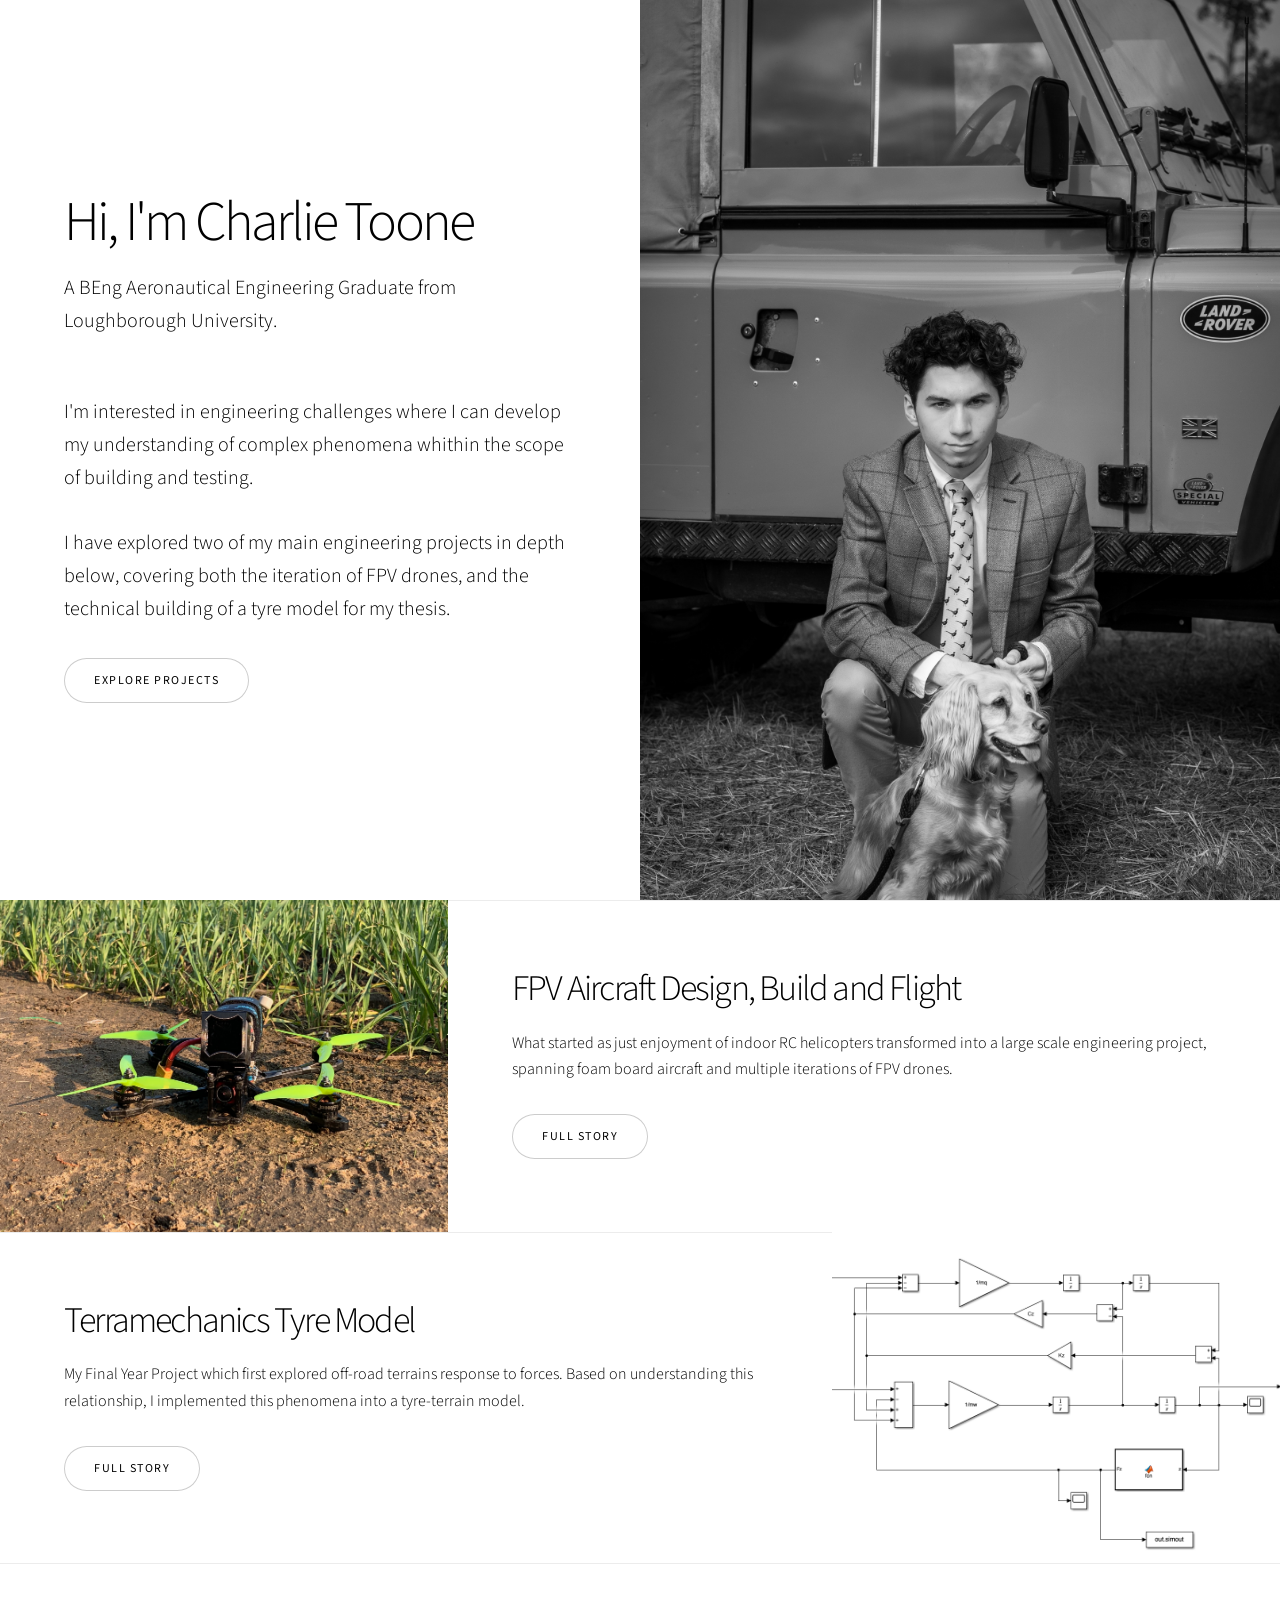
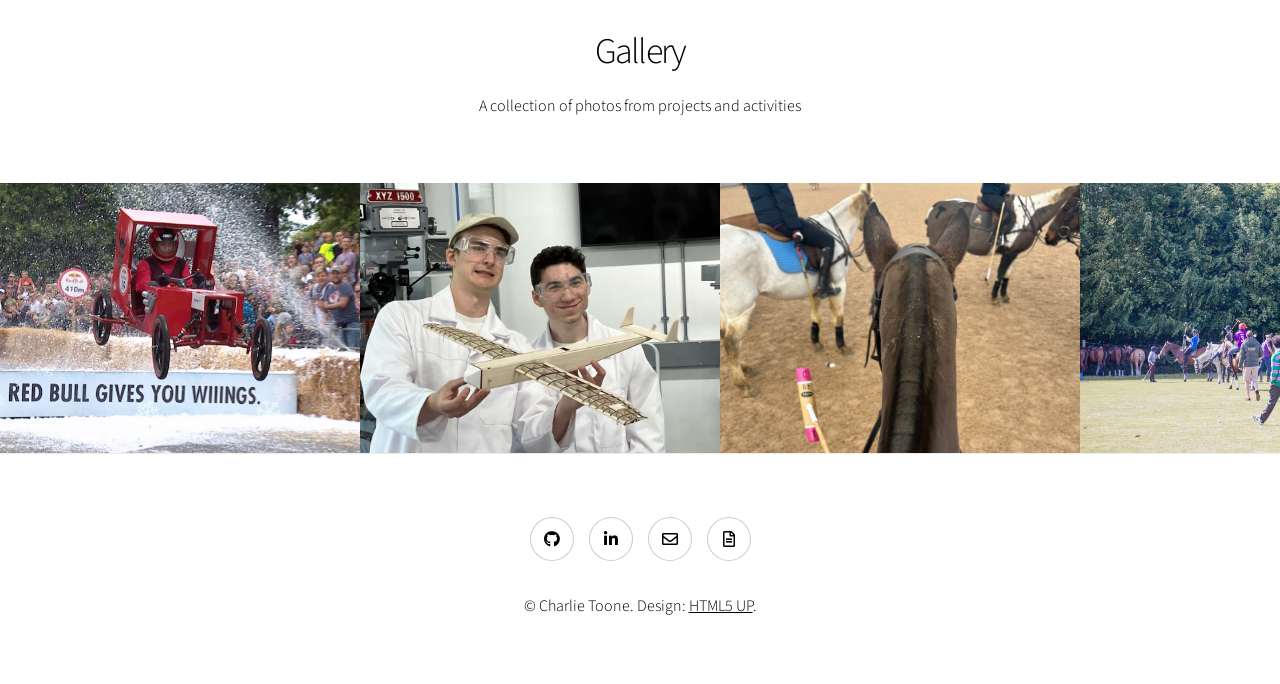
==== index.html @ cadbfc7b "Initial commit" ====
<!DOCTYPE HTML>
<!--
	Story by HTML5 UP
	html5up.net | @ajlkn
	Free for personal and commercial use under the CCA 3.0 license (html5up.net/license)
-->
<html>
	<head>
		<title>Charlie Toone | Engineering Portfolio</title>
		<meta charset="utf-8" />
		<meta name="viewport" content="width=device-width, initial-scale=1, user-scalable=no" />
		<link rel="stylesheet" href="assets/css/main.css" />
		<noscript><link rel="stylesheet" href="assets/css/noscript.css" /></noscript>
	</head>
	<body class="is-preload">

		<!-- Wrapper -->
			<div id="wrapper" class="divided">

				<!-- One -->
					<section class="banner style1 orient-left content-align-left image-position-right fullscreen onload-image-fade-in onload-content-fade-right">
						<div class="content">
							<h1>Hi, I'm Charlie Toone</h1>
							<p class="major">A BEng Aeronautical Engineering Graduate from Loughborough University. </p> 
							<br>
							<p class="major">I'm interested in engineering challenges where I can develop my understanding of complex phenomena whithin the scope of building and testing.</p>
							<p class="major">I have explored two of my main engineering projects in depth below, covering both the iteration of FPV drones, and the technical building of a tyre model for my thesis. </p> 
							<ul class="actions stacked">
								<li><a href="#first" class="button big wide smooth-scroll">Explore Projects</a></li>
							</ul>
						</div>
						<div class="image">
							<img src="images/homepage2.jpg" alt="" />
						</div>
					</section>

				<!-- Two -->
					<section class="spotlight style1 orient-right content-align-left image-position-center onscroll-image-fade-in" id="first">
						<div class="content">
							<h2>FPV Aircraft Design, Build and Flight</h2>
							<p>What started as just enjoyment of indoor RC helicopters transformed into a large scale engineering project, spanning foam board aircraft and multiple iterations of FPV drones.</p>
							<ul class="actions stacked">
								<li><a href="fpv-aircraft.html" class="button">Full Story</a></li>
							</ul>
						</div>
						<div class="image">
							<img src="images/drone1.jpeg" alt="" />
						</div>
					</section>

				<!-- Three -->
					<section class="spotlight style1 orient-left content-align-left image-position-center onscroll-image-fade-in">
						<div class="content">
							<h2>Terramechanics Tyre Model</h2>
							<p>My Final Year Project which first explored off-road terrains response to forces. Based on understanding this relationship, I implemented this phenomena into a tyre-terrain model. </p>
							<ul class="actions stacked">
								<li><a href="terramechanics-tyre-model.html" class="button">Full Story</a></li>
							</ul>
						</div>
						<div class="image">
							<img src="images/FYPsimulink.png" alt="" />
						</div>
					</section>

				<!-- Five -->
					<section class="wrapper style1 align-center">
						<div class="inner">
							<h2>Gallery</h2>
							<p>A collection of photos from projects and activities</p>
						</div>

						<!-- Gallery -->
							<div class="gallery style2 medium lightbox onscroll-fade-in">
								<article>
									<a href="images/gallery/fulls/redbullsoapbox.jpeg" class="image">
										<img src="images/gallery/thumbs/redbullthumb.jpeg" alt="" />
									</a>
									<div class="caption">
										<h3>Red Bull Soap Box 2019</h3>
										<p>Picture of my Dad in the soapbox race</p>
										<ul class="actions fixed">
											<li><span class="button small">Details</span></li>
										</ul>
									</div>
								</article>
								<article>
									<a href="images/gallery/fulls/balsaplane1.jpeg" class="image">
										<img src="images/gallery/thumbs/balsaplanethumb.jpeg" alt="" />
									</a>
									<div class="caption">
										<h3>Balsa Plane Build</h3>
										<p>A photo of me and Will during the Build of the fly-by-wire balsa Plane</p>
										<ul class="actions fixed">
											<li><span class="button small">Details</span></li>
										</ul>
									</div>
								</article>
								<article>
									<a href="images/gallery/fulls/polo1.jpeg" class="image">
										<img src="images/gallery/thumbs/polo1thumb.jpeg" alt="" />
									</a>
									<div class="caption">
										<h3>Polo Lesson</h3>
										<p>A Picture taken after a polo Lesson</p>
										<ul class="actions fixed">
											<li><span class="button small">Details</span></li>
										</ul>
									</div>
								</article>
								<article>
									<a href="images/gallery/fulls/polo2.jpeg" class="image">
										<img src="images/gallery/thumbs/polo2thumb.jpeg" alt="" />
									</a>
									<div class="caption">
										<h3>Polo Lesson</h3>
										<p>Lorem ipsum dolor amet, consectetur magna etiam elit. Etiam sed ultrices.</p>
										<ul class="actions fixed">
											<li><span class="button small">Details</span></li>
										</ul>
									</div>
								</article>
								<article>
									<a href="images/gallery/fulls/saabfullcrop.jpeg" class="image">
										<img src="images/gallery/thumbs/saabthumb.jpeg" alt="" />
									</a>
									<div class="caption">
										<h3>Saab flight at Cranfield</h3>
										<p>Picture from on board the saab flight at cranfield</p>
										<ul class="actions fixed">
											<li><span class="button small">Details</span></li>
										</ul>
									</div>
								</article>
								<article>
									<a href="images/gallery/fulls/06.jpg" class="image">
										<img src="images/gallery/thumbs/06.jpg" alt="" />
									</a>
									<div class="caption">
										<h3>Sed Tempus</h3>
										<p>Lorem ipsum dolor amet, consectetur magna etiam elit. Etiam sed ultrices.</p>
										<ul class="actions fixed">
											<li><span class="button small">Details</span></li>
										</ul>
									</div>
								</article>
								<article>
									<a href="images/gallery/fulls/07.jpg" class="image">
										<img src="images/gallery/thumbs/07.jpg" alt="" />
									</a>
									<div class="caption">
										<h3>Ipsum Lorem</h3>
										<p>Lorem ipsum dolor amet, consectetur magna etiam elit. Etiam sed ultrices.</p>
										<ul class="actions fixed">
											<li><span class="button small">Details</span></li>
										</ul>
									</div>
								</article>
								<article>
									<a href="images/gallery/fulls/08.jpg" class="image">
										<img src="images/gallery/thumbs/08.jpg" alt="" />
									</a>
									<div class="caption">
										<h3>Magna Risus</h3>
										<p>Lorem ipsum dolor amet, consectetur magna etiam elit. Etiam sed ultrices.</p>
										<ul class="actions fixed">
											<li><span class="button small">Details</span></li>
										</ul>
									</div>
								</article>
								<article>
									<a href="images/gallery/fulls/09.jpg" class="image">
										<img src="images/gallery/thumbs/09.jpg" alt="" />
									</a>
									<div class="caption">
										<h3>Tempus Dolor</h3>
										<p>Lorem ipsum dolor amet, consectetur magna etiam elit. Etiam sed ultrices.</p>
										<ul class="actions fixed">
											<li><span class="button small">Details</span></li>
										</ul>
									</div>
								</article>
								<article>
									<a href="images/gallery/fulls/10.jpg" class="image">
										<img src="images/gallery/thumbs/10.jpg" alt="" />
									</a>
									<div class="caption">
										<h3>Sed Etiam</h3>
										<p>Lorem ipsum dolor amet, consectetur magna etiam elit. Etiam sed ultrices.</p>
										<ul class="actions fixed">
											<li><span class="button small">Details</span></li>
										</ul>
									</div>
								</article>
								<article>
									<a href="images/gallery/fulls/11.jpg" class="image">
										<img src="images/gallery/thumbs/11.jpg" alt="" />
									</a>
									<div class="caption">
										<h3>Magna Lorem</h3>
										<p>Lorem ipsum dolor amet, consectetur magna etiam elit. Etiam sed ultrices.</p>
										<ul class="actions fixed">
											<li><span class="button small">Details</span></li>
										</ul>
									</div>
								</article>
								<article>
									<a href="images/gallery/fulls/12.jpg" class="image">
										<img src="images/gallery/thumbs/12.jpg" alt="" />
									</a>
									<div class="caption">
										<h3>Ipsum Dolor</h3>
										<p>Lorem ipsum dolor amet, consectetur magna etiam elit. Etiam sed ultrices.</p>
										<ul class="actions fixed">
											<li><span class="button small">Details</span></li>
										</ul>
									</div>
								</article>
							</div>

					</section>

				<!-- Footer -->
					<footer class="wrapper style1 align-center">
						<div class="inner">
							<ul class="icons">
								<li><a href="https://github.com/Charlietoone" class="icon brands style2 fa-github"><span class="label">GitHub</span></a></li>
								<li><a href="http://www.linkedin.com/in/charlietoone" class="icon brands style2 fa-linkedin-in"><span class="label">LinkedIn</span></a></li>
								<li><a href="mailto:career@charlietoone.com" class="icon style2 fa-envelope"><span class="label">Email</span></a></li>
								<li><a href="documents/CV_Charlie_Toone.pdf" target="_blank" class="icon style2 fa-file-alt"><span class="label">CV</span></a></li>
							</ul>
							<p>&copy; Charlie Toone. Design: <a href="https://html5up.net">HTML5 UP</a>.</p>
						</div>
					</footer>
			</div>

		<!-- Scripts -->
			<script src="assets/js/jquery.min.js"></script>
			<script src="assets/js/jquery.scrollex.min.js"></script>
			<script src="assets/js/jquery.scrolly.min.js"></script>
			<script src="assets/js/browser.min.js"></script>
			<script src="assets/js/breakpoints.min.js"></script>
			<script src="assets/js/util.js"></script>
			<script src="assets/js/main.js"></script>

	</body>
</html>
---- assets/css/main.css ----
@import url(fontawesome-all.min.css);
@import url("https://fonts.googleapis.com/css?family=Source+Sans+Pro:300,300i,400,400i");

/*
	Story by HTML5 UP
	html5up.net | @ajlkn
	Free for personal and commercial use under the CCA 3.0 license (html5up.net/license)
*/

html, body, div, span, applet, object,
iframe, h1, h2, h3, h4, h5, h6, p, blockquote,
pre, a, abbr, acronym, address, big, cite,
code, del, dfn, em, img, ins, kbd, q, s, samp,
small, strike, strong, sub, sup, tt, var, b,
u, i, center, dl, dt, dd, ol, ul, li, fieldset,
form, label, legend, table, caption, tbody,
tfoot, thead, tr, th, td, article, aside,
canvas, details, embed, figure, figcaption,
footer, header, hgroup, menu, nav, output, ruby,
section, summary, time, mark, audio, video {
	margin: 0;
	padding: 0;
	border: 0;
	font-size: 100%;
	font: inherit;
	vertical-align: baseline;}

article, aside, details, figcaption, figure,
footer, header, hgroup, menu, nav, section {
	display: block;}

body {
	line-height: 1;
}

ol, ul {
	list-style: none;
}

blockquote, q {
	quotes: none;
}

	blockquote:before, blockquote:after, q:before, q:after {
		content: '';
		content: none;
	}

table {
	border-collapse: collapse;
	border-spacing: 0;
}

body {
	-webkit-text-size-adjust: none;
}

mark {
	background-color: transparent;
	color: inherit;
}

input::-moz-focus-inner {
	border: 0;
	padding: 0;
}

input, select, textarea {
	-moz-appearance: none;
	-webkit-appearance: none;
	-ms-appearance: none;
	appearance: none;
}

/* Basic */

	@-ms-viewport {
		width: device-width;
	}

	body {
		-ms-overflow-style: scrollbar;
	}

	@media screen and (max-width: 480px) {

		html, body {
			min-width: 320px;
		}

	}

	html {
		box-sizing: border-box;
	}

	*, *:before, *:after {
		box-sizing: inherit;
	}

	body {
		background: #ffffff;
	}

		body.is-preload *, body.is-preload *:before, body.is-preload *:after {
			-moz-animation: none !important;
			-webkit-animation: none !important;
			-ms-animation: none !important;
			animation: none !important;
			-moz-transition: none !important;
			-webkit-transition: none !important;
			-ms-transition: none !important;
			transition: none !important;
		}

/* Type */

	html {
		font-size: 18pt;
	}

		@media screen and (max-width: 1680px) {

			html {
				font-size: 14pt;
			}

		}

		@media screen and (max-width: 1280px) {

			html {
				font-size: 12pt;
			}

		}

		@media screen and (max-width: 736px) {

			html {
				font-size: 11pt;
			}

		}

		@media screen and (max-width: 360px) {

			html {
				font-size: 10pt;
			}

		}

	body {
		background-color: #ffffff;
		color: #000000;
	}

	body, input, select, textarea {
		font-family: "Source Sans Pro", Helvetica, sans-serif;
		font-size: 1rem;
		font-weight: 300;
		line-height: 1.65;
	}

	a {
		-moz-transition: color 0.2s ease-in-out;
		-webkit-transition: color 0.2s ease-in-out;
		-ms-transition: color 0.2s ease-in-out;
		transition: color 0.2s ease-in-out;
		text-decoration: underline;
	}

		a:hover {
			text-decoration: none;
		}

	strong, b {
		font-weight: 400;
	}

	em, i {
		font-style: italic;
	}

	p {
		margin: 0 0 2rem 0;
	}

		p.major {
			font-size: 1.25rem;
		}

	h1, h2, h3, h4, h5, h6 {
		font-weight: 300;
		line-height: 1.375;
		letter-spacing: -0.05em;
		margin: 0 0 1rem 0;
	}

		h1 a, h2 a, h3 a, h4 a, h5 a, h6 a {
			color: inherit;
			text-decoration: none;
		}

	h1 {
		font-size: 3.5rem;
		line-height: 1.2;
	}

	h2 {
		font-size: 2.25rem;
	}

	h3 {
		font-size: 1.5rem;
	}

	h4 {
		font-size: 1.1rem;
	}

	h5 {
		font-size: 0.9rem;
	}

	h6 {
		font-size: 0.7rem;
	}

	sub {
		font-size: 0.8rem;
		position: relative;
		top: 0.5rem;
	}

	sup {
		font-size: 0.8rem;
		position: relative;
		top: -0.5rem;
	}

	blockquote {
		border-left: solid 4px;
		font-style: italic;
		margin: 0 0 2rem 0;
		padding: 0.5rem 0 0.5rem 2rem;
	}

	code {
		border-radius: 4px;
		font-family: "Courier New", monospace;
		font-size: 0.9em;
		margin: 0 0.25rem;
		padding: 0.25rem 0.325rem;
	}

	pre {
		-webkit-overflow-scrolling: touch;
		font-family: "Courier New", monospace;
		font-size: 0.9em;
		margin: 0 0 2rem 0;
	}

		pre code {
			display: block;
			line-height: 1.5;
			padding: 0.75rem 1rem;
			overflow-x: auto;
		}

	hr {
		border: 0;
		border-bottom: solid 1px;
		margin: 2.5rem 0;
	}

		hr.major {
			margin: 3.5rem 0;
		}

	.align-left {
		text-align: left;
	}

	.align-center {
		text-align: center;
	}

	.align-right {
		text-align: right;
	}

	@media screen and (max-width: 736px) {

		p.major {
			font-size: 1.1rem;
		}

		h1 {
			font-size: 2.5rem;
		}

		h2 {
			font-size: 2rem;
		}

		h3 {
			font-size: 1.25rem;
		}

		h4 {
			font-size: 1rem;
		}

	}

	input, select, textarea {
		color: #000000;
	}

	a {
		color: #000000;
	}

		a:hover {
			color: #47D3E5;
		}

	strong, b {
		color: #000000;
	}

	h1, h2, h3, h4, h5, h6 {
		color: #000000;
	}

	blockquote {
		border-left-color: rgba(0, 0, 0, 0.2);
	}

	code {
		background: rgba(0, 0, 0, 0.05);
		border-color: rgba(0, 0, 0, 0.2);
	}

	hr {
		border-bottom-color: rgba(0, 0, 0, 0.2);
	}

/* Row */

	.row {
		display: flex;
		flex-wrap: wrap;
		box-sizing: border-box;
		align-items: stretch;
	}

		.row > * {
			box-sizing: border-box;
		}

		.row.gtr-uniform > * > :last-child {
			margin-bottom: 0;
		}

		.row.aln-left {
			justify-content: flex-start;
		}

		.row.aln-center {
			justify-content: center;
		}

		.row.aln-right {
			justify-content: flex-end;
		}

		.row.aln-top {
			align-items: flex-start;
		}

		.row.aln-middle {
			align-items: center;
		}

		.row.aln-bottom {
			align-items: flex-end;
		}

		.row > .imp {
			order: -1;
		}

		.row > .col-1 {
			width: 8.33333%;
		}

		.row > .off-1 {
			margin-left: 8.33333%;
		}

		.row > .col-2 {
			width: 16.66667%;
		}

		.row > .off-2 {
			margin-left: 16.66667%;
		}

		.row > .col-3 {
			width: 25%;
		}

		.row > .off-3 {
			margin-left: 25%;
		}

		.row > .col-4 {
			width: 33.33333%;
		}

		.row > .off-4 {
			margin-left: 33.33333%;
		}

		.row > .col-5 {
			width: 41.66667%;
		}

		.row > .off-5 {
			margin-left: 41.66667%;
		}

		.row > .col-6 {
			width: 50%;
		}

		.row > .off-6 {
			margin-left: 50%;
		}

		.row > .col-7 {
			width: 58.33333%;
		}

		.row > .off-7 {
			margin-left: 58.33333%;
		}

		.row > .col-8 {
			width: 66.66667%;
		}

		.row > .off-8 {
			margin-left: 66.66667%;
		}

		.row > .col-9 {
			width: 75%;
		}

		.row > .off-9 {
			margin-left: 75%;
		}

		.row > .col-10 {
			width: 83.33333%;
		}

		.row > .off-10 {
			margin-left: 83.33333%;
		}

		.row > .col-11 {
			width: 91.66667%;
		}

		.row > .off-11 {
			margin-left: 91.66667%;
		}

		.row > .col-12 {
			width: 100%;
		}

		.row > .off-12 {
			margin-left: 100%;
		}

		.row.gtr-0 {
			margin-top: 0;
			margin-left: 0rem;
		}

			.row.gtr-0 > * {
				padding: 0 0 0 0rem;
			}

			.row.gtr-0.gtr-uniform {
				margin-top: 0rem;
			}

				.row.gtr-0.gtr-uniform > * {
					padding-top: 0rem;
				}

		.row.gtr-25 {
			margin-top: 0;
			margin-left: -0.5rem;
		}

			.row.gtr-25 > * {
				padding: 0 0 0 0.5rem;
			}

			.row.gtr-25.gtr-uniform {
				margin-top: -0.5rem;
			}

				.row.gtr-25.gtr-uniform > * {
					padding-top: 0.5rem;
				}

		.row.gtr-50 {
			margin-top: 0;
			margin-left: -1rem;
		}

			.row.gtr-50 > * {
				padding: 0 0 0 1rem;
			}

			.row.gtr-50.gtr-uniform {
				margin-top: -1rem;
			}

				.row.gtr-50.gtr-uniform > * {
					padding-top: 1rem;
				}

		.row {
			margin-top: 0;
			margin-left: -2rem;
		}

			.row > * {
				padding: 0 0 0 2rem;
			}

			.row.gtr-uniform {
				margin-top: -2rem;
			}

				.row.gtr-uniform > * {
					padding-top: 2rem;
				}

		.row.gtr-150 {
			margin-top: 0;
			margin-left: -3rem;
		}

			.row.gtr-150 > * {
				padding: 0 0 0 3rem;
			}

			.row.gtr-150.gtr-uniform {
				margin-top: -3rem;
			}

				.row.gtr-150.gtr-uniform > * {
					padding-top: 3rem;
				}

		.row.gtr-200 {
			margin-top: 0;
			margin-left: -4rem;
		}

			.row.gtr-200 > * {
				padding: 0 0 0 4rem;
			}

			.row.gtr-200.gtr-uniform {
				margin-top: -4rem;
			}

				.row.gtr-200.gtr-uniform > * {
					padding-top: 4rem;
				}

		@media screen and (max-width: 1680px) {

			.row {
				display: flex;
				flex-wrap: wrap;
				box-sizing: border-box;
				align-items: stretch;
			}

				.row > * {
					box-sizing: border-box;
				}

				.row.gtr-uniform > * > :last-child {
					margin-bottom: 0;
				}

				.row.aln-left {
					justify-content: flex-start;
				}

				.row.aln-center {
					justify-content: center;
				}

				.row.aln-right {
					justify-content: flex-end;
				}

				.row.aln-top {
					align-items: flex-start;
				}

				.row.aln-middle {
					align-items: center;
				}

				.row.aln-bottom {
					align-items: flex-end;
				}

				.row > .imp-xlarge {
					order: -1;
				}

				.row > .col-1-xlarge {
					width: 8.33333%;
				}

				.row > .off-1-xlarge {
					margin-left: 8.33333%;
				}

				.row > .col-2-xlarge {
					width: 16.66667%;
				}

				.row > .off-2-xlarge {
					margin-left: 16.66667%;
				}

				.row > .col-3-xlarge {
					width: 25%;
				}

				.row > .off-3-xlarge {
					margin-left: 25%;
				}

				.row > .col-4-xlarge {
					width: 33.33333%;
				}

				.row > .off-4-xlarge {
					margin-left: 33.33333%;
				}

				.row > .col-5-xlarge {
					width: 41.66667%;
				}

				.row > .off-5-xlarge {
					margin-left: 41.66667%;
				}

				.row > .col-6-xlarge {
					width: 50%;
				}

				.row > .off-6-xlarge {
					margin-left: 50%;
				}

				.row > .col-7-xlarge {
					width: 58.33333%;
				}

				.row > .off-7-xlarge {
					margin-left: 58.33333%;
				}

				.row > .col-8-xlarge {
					width: 66.66667%;
				}

				.row > .off-8-xlarge {
					margin-left: 66.66667%;
				}

				.row > .col-9-xlarge {
					width: 75%;
				}

				.row > .off-9-xlarge {
					margin-left: 75%;
				}

				.row > .col-10-xlarge {
					width: 83.33333%;
				}

				.row > .off-10-xlarge {
					margin-left: 83.33333%;
				}

				.row > .col-11-xlarge {
					width: 91.66667%;
				}

				.row > .off-11-xlarge {
					margin-left: 91.66667%;
				}

				.row > .col-12-xlarge {
					width: 100%;
				}

				.row > .off-12-xlarge {
					margin-left: 100%;
				}

				.row.gtr-0 {
					margin-top: 0;
					margin-left: 0rem;
				}

					.row.gtr-0 > * {
						padding: 0 0 0 0rem;
					}

					.row.gtr-0.gtr-uniform {
						margin-top: 0rem;
					}

						.row.gtr-0.gtr-uniform > * {
							padding-top: 0rem;
						}

				.row.gtr-25 {
					margin-top: 0;
					margin-left: -0.5rem;
				}

					.row.gtr-25 > * {
						padding: 0 0 0 0.5rem;
					}

					.row.gtr-25.gtr-uniform {
						margin-top: -0.5rem;
					}

						.row.gtr-25.gtr-uniform > * {
							padding-top: 0.5rem;
						}

				.row.gtr-50 {
					margin-top: 0;
					margin-left: -1rem;
				}

					.row.gtr-50 > * {
						padding: 0 0 0 1rem;
					}

					.row.gtr-50.gtr-uniform {
						margin-top: -1rem;
					}

						.row.gtr-50.gtr-uniform > * {
							padding-top: 1rem;
						}

				.row {
					margin-top: 0;
					margin-left: -2rem;
				}

					.row > * {
						padding: 0 0 0 2rem;
					}

					.row.gtr-uniform {
						margin-top: -2rem;
					}

						.row.gtr-uniform > * {
							padding-top: 2rem;
						}

				.row.gtr-150 {
					margin-top: 0;
					margin-left: -3rem;
				}

					.row.gtr-150 > * {
						padding: 0 0 0 3rem;
					}

					.row.gtr-150.gtr-uniform {
						margin-top: -3rem;
					}

						.row.gtr-150.gtr-uniform > * {
							padding-top: 3rem;
						}

				.row.gtr-200 {
					margin-top: 0;
					margin-left: -4rem;
				}

					.row.gtr-200 > * {
						padding: 0 0 0 4rem;
					}

					.row.gtr-200.gtr-uniform {
						margin-top: -4rem;
					}

						.row.gtr-200.gtr-uniform > * {
							padding-top: 4rem;
						}

		}

		@media screen and (max-width: 1280px) {

			.row {
				display: flex;
				flex-wrap: wrap;
				box-sizing: border-box;
				align-items: stretch;
			}

				.row > * {
					box-sizing: border-box;
				}

				.row.gtr-uniform > * > :last-child {
					margin-bottom: 0;
				}

				.row.aln-left {
					justify-content: flex-start;
				}

				.row.aln-center {
					justify-content: center;
				}

				.row.aln-right {
					justify-content: flex-end;
				}

				.row.aln-top {
					align-items: flex-start;
				}

				.row.aln-middle {
					align-items: center;
				}

				.row.aln-bottom {
					align-items: flex-end;
				}

				.row > .imp-large {
					order: -1;
				}

				.row > .col-1-large {
					width: 8.33333%;
				}

				.row > .off-1-large {
					margin-left: 8.33333%;
				}

				.row > .col-2-large {
					width: 16.66667%;
				}

				.row > .off-2-large {
					margin-left: 16.66667%;
				}

				.row > .col-3-large {
					width: 25%;
				}

				.row > .off-3-large {
					margin-left: 25%;
				}

				.row > .col-4-large {
					width: 33.33333%;
				}

				.row > .off-4-large {
					margin-left: 33.33333%;
				}

				.row > .col-5-large {
					width: 41.66667%;
				}

				.row > .off-5-large {
					margin-left: 41.66667%;
				}

				.row > .col-6-large {
					width: 50%;
				}

				.row > .off-6-large {
					margin-left: 50%;
				}

				.row > .col-7-large {
					width: 58.33333%;
				}

				.row > .off-7-large {
					margin-left: 58.33333%;
				}

				.row > .col-8-large {
					width: 66.66667%;
				}

				.row > .off-8-large {
					margin-left: 66.66667%;
				}

				.row > .col-9-large {
					width: 75%;
				}

				.row > .off-9-large {
					margin-left: 75%;
				}

				.row > .col-10-large {
					width: 83.33333%;
				}

				.row > .off-10-large {
					margin-left: 83.33333%;
				}

				.row > .col-11-large {
					width: 91.66667%;
				}

				.row > .off-11-large {
					margin-left: 91.66667%;
				}

				.row > .col-12-large {
					width: 100%;
				}

				.row > .off-12-large {
					margin-left: 100%;
				}

				.row.gtr-0 {
					margin-top: 0;
					margin-left: 0rem;
				}

					.row.gtr-0 > * {
						padding: 0 0 0 0rem;
					}

					.row.gtr-0.gtr-uniform {
						margin-top: 0rem;
					}

						.row.gtr-0.gtr-uniform > * {
							padding-top: 0rem;
						}

				.row.gtr-25 {
					margin-top: 0;
					margin-left: -0.5rem;
				}

					.row.gtr-25 > * {
						padding: 0 0 0 0.5rem;
					}

					.row.gtr-25.gtr-uniform {
						margin-top: -0.5rem;
					}

						.row.gtr-25.gtr-uniform > * {
							padding-top: 0.5rem;
						}

				.row.gtr-50 {
					margin-top: 0;
					margin-left: -1rem;
				}

					.row.gtr-50 > * {
						padding: 0 0 0 1rem;
					}

					.row.gtr-50.gtr-uniform {
						margin-top: -1rem;
					}

						.row.gtr-50.gtr-uniform > * {
							padding-top: 1rem;
						}

				.row {
					margin-top: 0;
					margin-left: -2rem;
				}

					.row > * {
						padding: 0 0 0 2rem;
					}

					.row.gtr-uniform {
						margin-top: -2rem;
					}

						.row.gtr-uniform > * {
							padding-top: 2rem;
						}

				.row.gtr-150 {
					margin-top: 0;
					margin-left: -3rem;
				}

					.row.gtr-150 > * {
						padding: 0 0 0 3rem;
					}

					.row.gtr-150.gtr-uniform {
						margin-top: -3rem;
					}

						.row.gtr-150.gtr-uniform > * {
							padding-top: 3rem;
						}

				.row.gtr-200 {
					margin-top: 0;
					margin-left: -4rem;
				}

					.row.gtr-200 > * {
						padding: 0 0 0 4rem;
					}

					.row.gtr-200.gtr-uniform {
						margin-top: -4rem;
					}

						.row.gtr-200.gtr-uniform > * {
							padding-top: 4rem;
						}

		}

		@media screen and (max-width: 980px) {

			.row {
				display: flex;
				flex-wrap: wrap;
				box-sizing: border-box;
				align-items: stretch;
			}

				.row > * {
					box-sizing: border-box;
				}

				.row.gtr-uniform > * > :last-child {
					margin-bottom: 0;
				}

				.row.aln-left {
					justify-content: flex-start;
				}

				.row.aln-center {
					justify-content: center;
				}

				.row.aln-right {
					justify-content: flex-end;
				}

				.row.aln-top {
					align-items: flex-start;
				}

				.row.aln-middle {
					align-items: center;
				}

				.row.aln-bottom {
					align-items: flex-end;
				}

				.row > .imp-medium {
					order: -1;
				}

				.row > .col-1-medium {
					width: 8.33333%;
				}

				.row > .off-1-medium {
					margin-left: 8.33333%;
				}

				.row > .col-2-medium {
					width: 16.66667%;
				}

				.row > .off-2-medium {
					margin-left: 16.66667%;
				}

				.row > .col-3-medium {
					width: 25%;
				}

				.row > .off-3-medium {
					margin-left: 25%;
				}

				.row > .col-4-medium {
					width: 33.33333%;
				}

				.row > .off-4-medium {
					margin-left: 33.33333%;
				}

				.row > .col-5-medium {
					width: 41.66667%;
				}

				.row > .off-5-medium {
					margin-left: 41.66667%;
				}

				.row > .col-6-medium {
					width: 50%;
				}

				.row > .off-6-medium {
					margin-left: 50%;
				}

				.row > .col-7-medium {
					width: 58.33333%;
				}

				.row > .off-7-medium {
					margin-left: 58.33333%;
				}

				.row > .col-8-medium {
					width: 66.66667%;
				}

				.row > .off-8-medium {
					margin-left: 66.66667%;
				}

				.row > .col-9-medium {
					width: 75%;
				}

				.row > .off-9-medium {
					margin-left: 75%;
				}

				.row > .col-10-medium {
					width: 83.33333%;
				}

				.row > .off-10-medium {
					margin-left: 83.33333%;
				}

				.row > .col-11-medium {
					width: 91.66667%;
				}

				.row > .off-11-medium {
					margin-left: 91.66667%;
				}

				.row > .col-12-medium {
					width: 100%;
				}

				.row > .off-12-medium {
					margin-left: 100%;
				}

				.row.gtr-0 {
					margin-top: 0;
					margin-left: 0rem;
				}

					.row.gtr-0 > * {
						padding: 0 0 0 0rem;
					}

					.row.gtr-0.gtr-uniform {
						margin-top: 0rem;
					}

						.row.gtr-0.gtr-uniform > * {
							padding-top: 0rem;
						}

				.row.gtr-25 {
					margin-top: 0;
					margin-left: -0.5rem;
				}

					.row.gtr-25 > * {
						padding: 0 0 0 0.5rem;
					}

					.row.gtr-25.gtr-uniform {
						margin-top: -0.5rem;
					}

						.row.gtr-25.gtr-uniform > * {
							padding-top: 0.5rem;
						}

				.row.gtr-50 {
					margin-top: 0;
					margin-left: -1rem;
				}

					.row.gtr-50 > * {
						padding: 0 0 0 1rem;
					}

					.row.gtr-50.gtr-uniform {
						margin-top: -1rem;
					}

						.row.gtr-50.gtr-uniform > * {
							padding-top: 1rem;
						}

				.row {
					margin-top: 0;
					margin-left: -2rem;
				}

					.row > * {
						padding: 0 0 0 2rem;
					}

					.row.gtr-uniform {
						margin-top: -2rem;
					}

						.row.gtr-uniform > * {
							padding-top: 2rem;
						}

				.row.gtr-150 {
					margin-top: 0;
					margin-left: -3rem;
				}

					.row.gtr-150 > * {
						padding: 0 0 0 3rem;
					}

					.row.gtr-150.gtr-uniform {
						margin-top: -3rem;
					}

						.row.gtr-150.gtr-uniform > * {
							padding-top: 3rem;
						}

				.row.gtr-200 {
					margin-top: 0;
					margin-left: -4rem;
				}

					.row.gtr-200 > * {
						padding: 0 0 0 4rem;
					}

					.row.gtr-200.gtr-uniform {
						margin-top: -4rem;
					}

						.row.gtr-200.gtr-uniform > * {
							padding-top: 4rem;
						}

		}

		@media screen and (max-width: 736px) {

			.row {
				display: flex;
				flex-wrap: wrap;
				box-sizing: border-box;
				align-items: stretch;
			}

				.row > * {
					box-sizing: border-box;
				}

				.row.gtr-uniform > * > :last-child {
					margin-bottom: 0;
				}

				.row.aln-left {
					justify-content: flex-start;
				}

				.row.aln-center {
					justify-content: center;
				}

				.row.aln-right {
					justify-content: flex-end;
				}

				.row.aln-top {
					align-items: flex-start;
				}

				.row.aln-middle {
					align-items: center;
				}

				.row.aln-bottom {
					align-items: flex-end;
				}

				.row > .imp-small {
					order: -1;
				}

				.row > .col-1-small {
					width: 8.33333%;
				}

				.row > .off-1-small {
					margin-left: 8.33333%;
				}

				.row > .col-2-small {
					width: 16.66667%;
				}

				.row > .off-2-small {
					margin-left: 16.66667%;
				}

				.row > .col-3-small {
					width: 25%;
				}

				.row > .off-3-small {
					margin-left: 25%;
				}

				.row > .col-4-small {
					width: 33.33333%;
				}

				.row > .off-4-small {
					margin-left: 33.33333%;
				}

				.row > .col-5-small {
					width: 41.66667%;
				}

				.row > .off-5-small {
					margin-left: 41.66667%;
				}

				.row > .col-6-small {
					width: 50%;
				}

				.row > .off-6-small {
					margin-left: 50%;
				}

				.row > .col-7-small {
					width: 58.33333%;
				}

				.row > .off-7-small {
					margin-left: 58.33333%;
				}

				.row > .col-8-small {
					width: 66.66667%;
				}

				.row > .off-8-small {
					margin-left: 66.66667%;
				}

				.row > .col-9-small {
					width: 75%;
				}

				.row > .off-9-small {
					margin-left: 75%;
				}

				.row > .col-10-small {
					width: 83.33333%;
				}

				.row > .off-10-small {
					margin-left: 83.33333%;
				}

				.row > .col-11-small {
					width: 91.66667%;
				}

				.row > .off-11-small {
					margin-left: 91.66667%;
				}

				.row > .col-12-small {
					width: 100%;
				}

				.row > .off-12-small {
					margin-left: 100%;
				}

				.row.gtr-0 {
					margin-top: 0;
					margin-left: 0rem;
				}

					.row.gtr-0 > * {
						padding: 0 0 0 0rem;
					}

					.row.gtr-0.gtr-uniform {
						margin-top: 0rem;
					}

						.row.gtr-0.gtr-uniform > * {
							padding-top: 0rem;
						}

				.row.gtr-25 {
					margin-top: 0;
					margin-left: -0.5rem;
				}

					.row.gtr-25 > * {
						padding: 0 0 0 0.5rem;
					}

					.row.gtr-25.gtr-uniform {
						margin-top: -0.5rem;
					}

						.row.gtr-25.gtr-uniform > * {
							padding-top: 0.5rem;
						}

				.row.gtr-50 {
					margin-top: 0;
					margin-left: -1rem;
				}

					.row.gtr-50 > * {
						padding: 0 0 0 1rem;
					}

					.row.gtr-50.gtr-uniform {
						margin-top: -1rem;
					}

						.row.gtr-50.gtr-uniform > * {
							padding-top: 1rem;
						}

				.row {
					margin-top: 0;
					margin-left: -2rem;
				}

					.row > * {
						padding: 0 0 0 2rem;
					}

					.row.gtr-uniform {
						margin-top: -2rem;
					}

						.row.gtr-uniform > * {
							padding-top: 2rem;
						}

				.row.gtr-150 {
					margin-top: 0;
					margin-left: -3rem;
				}

					.row.gtr-150 > * {
						padding: 0 0 0 3rem;
					}

					.row.gtr-150.gtr-uniform {
						margin-top: -3rem;
					}

						.row.gtr-150.gtr-uniform > * {
							padding-top: 3rem;
						}

				.row.gtr-200 {
					margin-top: 0;
					margin-left: -4rem;
				}

					.row.gtr-200 > * {
						padding: 0 0 0 4rem;
					}

					.row.gtr-200.gtr-uniform {
						margin-top: -4rem;
					}

						.row.gtr-200.gtr-uniform > * {
							padding-top: 4rem;
						}

		}

		@media screen and (max-width: 480px) {

			.row {
				display: flex;
				flex-wrap: wrap;
				box-sizing: border-box;
				align-items: stretch;
			}

				.row > * {
					box-sizing: border-box;
				}

				.row.gtr-uniform > * > :last-child {
					margin-bottom: 0;
				}

				.row.aln-left {
					justify-content: flex-start;
				}

				.row.aln-center {
					justify-content: center;
				}

				.row.aln-right {
					justify-content: flex-end;
				}

				.row.aln-top {
					align-items: flex-start;
				}

				.row.aln-middle {
					align-items: center;
				}

				.row.aln-bottom {
					align-items: flex-end;
				}

				.row > .imp-xsmall {
					order: -1;
				}

				.row > .col-1-xsmall {
					width: 8.33333%;
				}

				.row > .off-1-xsmall {
					margin-left: 8.33333%;
				}

				.row > .col-2-xsmall {
					width: 16.66667%;
				}

				.row > .off-2-xsmall {
					margin-left: 16.66667%;
				}

				.row > .col-3-xsmall {
					width: 25%;
				}

				.row > .off-3-xsmall {
					margin-left: 25%;
				}

				.row > .col-4-xsmall {
					width: 33.33333%;
				}

				.row > .off-4-xsmall {
					margin-left: 33.33333%;
				}

				.row > .col-5-xsmall {
					width: 41.66667%;
				}

				.row > .off-5-xsmall {
					margin-left: 41.66667%;
				}

				.row > .col-6-xsmall {
					width: 50%;
				}

				.row > .off-6-xsmall {
					margin-left: 50%;
				}

				.row > .col-7-xsmall {
					width: 58.33333%;
				}

				.row > .off-7-xsmall {
					margin-left: 58.33333%;
				}

				.row > .col-8-xsmall {
					width: 66.66667%;
				}

				.row > .off-8-xsmall {
					margin-left: 66.66667%;
				}

				.row > .col-9-xsmall {
					width: 75%;
				}

				.row > .off-9-xsmall {
					margin-left: 75%;
				}

				.row > .col-10-xsmall {
					width: 83.33333%;
				}

				.row > .off-10-xsmall {
					margin-left: 83.33333%;
				}

				.row > .col-11-xsmall {
					width: 91.66667%;
				}

				.row > .off-11-xsmall {
					margin-left: 91.66667%;
				}

				.row > .col-12-xsmall {
					width: 100%;
				}

				.row > .off-12-xsmall {
					margin-left: 100%;
				}

				.row.gtr-0 {
					margin-top: 0;
					margin-left: 0rem;
				}

					.row.gtr-0 > * {
						padding: 0 0 0 0rem;
					}

					.row.gtr-0.gtr-uniform {
						margin-top: 0rem;
					}

						.row.gtr-0.gtr-uniform > * {
							padding-top: 0rem;
						}

				.row.gtr-25 {
					margin-top: 0;
					margin-left: -0.5rem;
				}

					.row.gtr-25 > * {
						padding: 0 0 0 0.5rem;
					}

					.row.gtr-25.gtr-uniform {
						margin-top: -0.5rem;
					}

						.row.gtr-25.gtr-uniform > * {
							padding-top: 0.5rem;
						}

				.row.gtr-50 {
					margin-top: 0;
					margin-left: -1rem;
				}

					.row.gtr-50 > * {
						padding: 0 0 0 1rem;
					}

					.row.gtr-50.gtr-uniform {
						margin-top: -1rem;
					}

						.row.gtr-50.gtr-uniform > * {
							padding-top: 1rem;
						}

				.row {
					margin-top: 0;
					margin-left: -2rem;
				}

					.row > * {
						padding: 0 0 0 2rem;
					}

					.row.gtr-uniform {
						margin-top: -2rem;
					}

						.row.gtr-uniform > * {
							padding-top: 2rem;
						}

				.row.gtr-150 {
					margin-top: 0;
					margin-left: -3rem;
				}

					.row.gtr-150 > * {
						padding: 0 0 0 3rem;
					}

					.row.gtr-150.gtr-uniform {
						margin-top: -3rem;
					}

						.row.gtr-150.gtr-uniform > * {
							padding-top: 3rem;
						}

				.row.gtr-200 {
					margin-top: 0;
					margin-left: -4rem;
				}

					.row.gtr-200 > * {
						padding: 0 0 0 4rem;
					}

					.row.gtr-200.gtr-uniform {
						margin-top: -4rem;
					}

						.row.gtr-200.gtr-uniform > * {
							padding-top: 4rem;
						}

		}

		@media screen and (max-width: 360px) {

			.row {
				display: flex;
				flex-wrap: wrap;
				box-sizing: border-box;
				align-items: stretch;
			}

				.row > * {
					box-sizing: border-box;
				}

				.row.gtr-uniform > * > :last-child {
					margin-bottom: 0;
				}

				.row.aln-left {
					justify-content: flex-start;
				}

				.row.aln-center {
					justify-content: center;
				}

				.row.aln-right {
					justify-content: flex-end;
				}

				.row.aln-top {
					align-items: flex-start;
				}

				.row.aln-middle {
					align-items: center;
				}

				.row.aln-bottom {
					align-items: flex-end;
				}

				.row > .imp-xxsmall {
					order: -1;
				}

				.row > .col-1-xxsmall {
					width: 8.33333%;
				}

				.row > .off-1-xxsmall {
					margin-left: 8.33333%;
				}

				.row > .col-2-xxsmall {
					width: 16.66667%;
				}

				.row > .off-2-xxsmall {
					margin-left: 16.66667%;
				}

				.row > .col-3-xxsmall {
					width: 25%;
				}

				.row > .off-3-xxsmall {
					margin-left: 25%;
				}

				.row > .col-4-xxsmall {
					width: 33.33333%;
				}

				.row > .off-4-xxsmall {
					margin-left: 33.33333%;
				}

				.row > .col-5-xxsmall {
					width: 41.66667%;
				}

				.row > .off-5-xxsmall {
					margin-left: 41.66667%;
				}

				.row > .col-6-xxsmall {
					width: 50%;
				}

				.row > .off-6-xxsmall {
					margin-left: 50%;
				}

				.row > .col-7-xxsmall {
					width: 58.33333%;
				}

				.row > .off-7-xxsmall {
					margin-left: 58.33333%;
				}

				.row > .col-8-xxsmall {
					width: 66.66667%;
				}

				.row > .off-8-xxsmall {
					margin-left: 66.66667%;
				}

				.row > .col-9-xxsmall {
					width: 75%;
				}

				.row > .off-9-xxsmall {
					margin-left: 75%;
				}

				.row > .col-10-xxsmall {
					width: 83.33333%;
				}

				.row > .off-10-xxsmall {
					margin-left: 83.33333%;
				}

				.row > .col-11-xxsmall {
					width: 91.66667%;
				}

				.row > .off-11-xxsmall {
					margin-left: 91.66667%;
				}

				.row > .col-12-xxsmall {
					width: 100%;
				}

				.row > .off-12-xxsmall {
					margin-left: 100%;
				}

				.row.gtr-0 {
					margin-top: 0;
					margin-left: 0rem;
				}

					.row.gtr-0 > * {
						padding: 0 0 0 0rem;
					}

					.row.gtr-0.gtr-uniform {
						margin-top: 0rem;
					}

						.row.gtr-0.gtr-uniform > * {
							padding-top: 0rem;
						}

				.row.gtr-25 {
					margin-top: 0;
					margin-left: -0.5rem;
				}

					.row.gtr-25 > * {
						padding: 0 0 0 0.5rem;
					}

					.row.gtr-25.gtr-uniform {
						margin-top: -0.5rem;
					}

						.row.gtr-25.gtr-uniform > * {
							padding-top: 0.5rem;
						}

				.row.gtr-50 {
					margin-top: 0;
					margin-left: -1rem;
				}

					.row.gtr-50 > * {
						padding: 0 0 0 1rem;
					}

					.row.gtr-50.gtr-uniform {
						margin-top: -1rem;
					}

						.row.gtr-50.gtr-uniform > * {
							padding-top: 1rem;
						}

				.row {
					margin-top: 0;
					margin-left: -2rem;
				}

					.row > * {
						padding: 0 0 0 2rem;
					}

					.row.gtr-uniform {
						margin-top: -2rem;
					}

						.row.gtr-uniform > * {
							padding-top: 2rem;
						}

				.row.gtr-150 {
					margin-top: 0;
					margin-left: -3rem;
				}

					.row.gtr-150 > * {
						padding: 0 0 0 3rem;
					}

					.row.gtr-150.gtr-uniform {
						margin-top: -3rem;
					}

						.row.gtr-150.gtr-uniform > * {
							padding-top: 3rem;
						}

				.row.gtr-200 {
					margin-top: 0;
					margin-left: -4rem;
				}

					.row.gtr-200 > * {
						padding: 0 0 0 4rem;
					}

					.row.gtr-200.gtr-uniform {
						margin-top: -4rem;
					}

						.row.gtr-200.gtr-uniform > * {
							padding-top: 4rem;
						}

		}

/* Box */

	.box {
		border-radius: 4px;
		border: solid 1px;
		margin-bottom: 2rem;
		padding: 1.5rem;
	}

		.box > :last-child,
		.box > :last-child > :last-child,
		.box > :last-child > :last-child > :last-child {
			margin-bottom: 0;
		}

		.box.alt {
			border: 0;
			border-radius: 0;
			padding: 0;
		}

	.box {
		border-color: rgba(0, 0, 0, 0.2);
	}

/* Button */

	input[type="submit"],
	input[type="reset"],
	input[type="button"],
	button,
	.button {
		-moz-appearance: none;
		-webkit-appearance: none;
		-ms-appearance: none;
		appearance: none;
		-moz-transition: background-color 0.2s ease-in-out, box-shadow 0.2s ease-in-out, color 0.2s ease-in-out;
		-webkit-transition: background-color 0.2s ease-in-out, box-shadow 0.2s ease-in-out, color 0.2s ease-in-out;
		-ms-transition: background-color 0.2s ease-in-out, box-shadow 0.2s ease-in-out, color 0.2s ease-in-out;
		transition: background-color 0.2s ease-in-out, box-shadow 0.2s ease-in-out, color 0.2s ease-in-out;
		border: 0;
		cursor: pointer;
		display: inline-block;
		font-weight: 400;
		letter-spacing: 0.125em;
		text-align: center;
		text-decoration: none;
		text-transform: uppercase;
		white-space: nowrap;
		font-size: 0.75rem;
		max-width: 20rem;
		height: 3.75em;
		line-height: 3.75em;
		border-radius: 3.75em;
		padding: 0 2.5em;
		text-overflow: ellipsis;
		overflow: hidden;
	}

		input[type="submit"].icon:before,
		input[type="reset"].icon:before,
		input[type="button"].icon:before,
		button.icon:before,
		.button.icon:before {
			margin-right: 0.5rem;
		}

		input[type="submit"].fit,
		input[type="reset"].fit,
		input[type="button"].fit,
		button.fit,
		.button.fit {
			width: 100%;
		}

		input[type="submit"].small,
		input[type="reset"].small,
		input[type="button"].small,
		button.small,
		.button.small {
			font-size: 0.6rem;
			height: 3.325em;
			line-height: 3.325em;
			border-radius: 3.325em;
			padding: 0 2em;
		}

		input[type="submit"].large,
		input[type="reset"].large,
		input[type="button"].large,
		button.large,
		.button.large {
			font-size: 0.8rem;
			height: 4em;
			line-height: 4em;
			border-radius: 4em;
			padding: 0 3em;
		}

		input[type="submit"].wide,
		input[type="reset"].wide,
		input[type="button"].wide,
		button.wide,
		.button.wide {
			min-width: 14em;
		}

		input[type="submit"].disabled, input[type="submit"]:disabled,
		input[type="reset"].disabled,
		input[type="reset"]:disabled,
		input[type="button"].disabled,
		input[type="button"]:disabled,
		button.disabled,
		button:disabled,
		.button.disabled,
		.button:disabled {
			pointer-events: none;
			opacity: 0.25;
		}

	input[type="submit"],
	input[type="reset"],
	input[type="button"],
	button,
	.button {
		background-color: transparent;
		box-shadow: inset 0 0 0 1px rgba(0, 0, 0, 0.2);
		color: #000000 !important;
	}

		input[type="submit"]:hover,
		input[type="reset"]:hover,
		input[type="button"]:hover,
		button:hover,
		.button:hover {
			box-shadow: inset 0 0 0 1px #47D3E5;
			color: #47D3E5 !important;
		}

		input[type="submit"]:active,
		input[type="reset"]:active,
		input[type="button"]:active,
		button:active,
		.button:active {
			background-color: rgba(71, 211, 229, 0.2);
			box-shadow: inset 0 0 0 1px #47D3E5;
			color: #47D3E5 !important;
		}

		input[type="submit"].primary,
		input[type="reset"].primary,
		input[type="button"].primary,
		button.primary,
		.button.primary {
			background-color: #000000;
			box-shadow: none;
			color: #ffffff !important;
		}

			input[type="submit"].primary:hover,
			input[type="reset"].primary:hover,
			input[type="button"].primary:hover,
			button.primary:hover,
			.button.primary:hover {
				background-color: #47D3E5;
			}

			input[type="submit"].primary:active,
			input[type="reset"].primary:active,
			input[type="button"].primary:active,
			button.primary:active,
			.button.primary:active {
				background-color: #1ebdd1;
			}

/* Form */

	form {
		margin: 0 0 2rem 0;
	}

		form > :last-child {
			margin-bottom: 0;
		}

		form > .fields {
			display: -moz-flex;
			display: -webkit-flex;
			display: -ms-flex;
			display: flex;
			-moz-flex-wrap: wrap;
			-webkit-flex-wrap: wrap;
			-ms-flex-wrap: wrap;
			flex-wrap: wrap;
			width: calc(100% + 3rem);
			margin: -1.5rem 0 2rem -1.5rem;
		}

			form > .fields > .field {
				-moz-flex-grow: 0;
				-webkit-flex-grow: 0;
				-ms-flex-grow: 0;
				flex-grow: 0;
				-moz-flex-shrink: 0;
				-webkit-flex-shrink: 0;
				-ms-flex-shrink: 0;
				flex-shrink: 0;
				padding: 1.5rem 0 0 1.5rem;
				width: calc(100% - 1.5rem);
			}

				form > .fields > .field.half {
					width: calc(50% - 0.75rem);
				}

				form > .fields > .field.third {
					width: calc(100%/3 - 0.5rem);
				}

				form > .fields > .field.quarter {
					width: calc(25% - 0.375rem);
				}

		@media screen and (max-width: 480px) {

			form > .fields {
				width: calc(100% + 3rem);
				margin: -1.5rem 0 2rem -1.5rem;
			}

				form > .fields > .field {
					padding: 1.5rem 0 0 1.5rem;
					width: calc(100% - 1.5rem);
				}

					form > .fields > .field.half {
						width: calc(100% - 1.5rem);
					}

					form > .fields > .field.third {
						width: calc(100% - 1.5rem);
					}

					form > .fields > .field.quarter {
						width: calc(100% - 1.5rem);
					}

		}

	label {
		display: block;
		font-size: 0.9rem;
		font-weight: 400;
		margin: 0 0 1rem 0;
	}

	input[type="text"],
	input[type="password"],
	input[type="email"],
	input[type="tel"],
	input[type="search"],
	input[type="url"],
	select,
	textarea {
		-moz-appearance: none;
		-webkit-appearance: none;
		-ms-appearance: none;
		appearance: none;
		background-color: transparent;
		border-radius: 4px;
		border: none;
		border: solid 1px;
		color: inherit;
		display: block;
		outline: 0;
		padding: 0 0.825rem;
		text-decoration: none;
		width: 100%;
	}

		input[type="text"]:invalid,
		input[type="password"]:invalid,
		input[type="email"]:invalid,
		input[type="tel"]:invalid,
		input[type="search"]:invalid,
		input[type="url"]:invalid,
		select:invalid,
		textarea:invalid {
			box-shadow: none;
		}

	select {
		background-size: 1.25rem;
		background-repeat: no-repeat;
		background-position: calc(100% - 1rem) center;
		height: 2.75rem;
		padding-right: 2.75rem;
		text-overflow: ellipsis;
	}

		select:focus::-ms-value {
			background-color: transparent;
		}

		select::-ms-expand {
			display: none;
		}

	input[type="text"],
	input[type="password"],
	input[type="email"],
	input[type="tel"],
	input[type="search"],
	input[type="url"],
	select {
		height: 2.75rem;
	}

	textarea {
		padding: 0.75rem 1rem;
	}

	input[type="checkbox"],
	input[type="radio"] {
		-moz-appearance: none;
		-webkit-appearance: none;
		-ms-appearance: none;
		appearance: none;
		display: block;
		float: left;
		margin-right: -2rem;
		opacity: 0;
		width: 1rem;
		z-index: -1;
	}

		input[type="checkbox"] + label,
		input[type="radio"] + label {
			text-decoration: none;
			-moz-user-select: none;
			-webkit-user-select: none;
			-ms-user-select: none;
			user-select: none;
			cursor: pointer;
			display: inline-block;
			font-size: 1rem;
			font-weight: 300;
			padding-left: 2.4rem;
			padding-right: 0.75rem;
			position: relative;
			margin-bottom: 0;
		}

			input[type="checkbox"] + label:before,
			input[type="radio"] + label:before {
				-moz-osx-font-smoothing: grayscale;
				-webkit-font-smoothing: antialiased;
				display: inline-block;
				font-style: normal;
				font-variant: normal;
				text-rendering: auto;
				line-height: 1;
				text-transform: none !important;
				font-family: 'Font Awesome 5 Free';
				font-weight: 900;
			}

			input[type="checkbox"] + label:before,
			input[type="radio"] + label:before {
				border-radius: 4px;
				border: solid 1px;
				content: '';
				display: inline-block;
				font-size: 0.8rem;
				height: 1.65rem;
				left: 0;
				line-height: 1.65rem;
				position: absolute;
				text-align: center;
				top: 0;
				width: 1.65rem;
			}

		input[type="checkbox"]:checked + label:before,
		input[type="radio"]:checked + label:before {
			content: '\f00c';
		}

	input[type="checkbox"] + label:before {
		border-radius: 4px;
	}

	input[type="radio"] + label:before {
		border-radius: 100%;
	}

	::-webkit-input-placeholder {
		opacity: 1.0;
	}

	:-moz-placeholder {
		opacity: 1.0;
	}

	::-moz-placeholder {
		opacity: 1.0;
	}

	:-ms-input-placeholder {
		opacity: 1.0;
	}

	label {
		color: #000000;
	}

	input[type="text"],
	input[type="password"],
	input[type="email"],
	input[type="tel"],
	input[type="search"],
	input[type="url"],
	select,
	textarea {
		border-color: rgba(0, 0, 0, 0.2);
	}

		input[type="text"]:focus,
		input[type="password"]:focus,
		input[type="email"]:focus,
		input[type="tel"]:focus,
		input[type="search"]:focus,
		input[type="url"]:focus,
		select:focus,
		textarea:focus {
			border-color: #47D3E5;
			box-shadow: 0 0 0 1px #47D3E5;
		}

	select {
		background-image: url("data:image/svg+xml;charset=utf8,%3Csvg xmlns='http://www.w3.org/2000/svg' width='40' height='40' preserveAspectRatio='none' viewBox='0 0 40 40'%3E%3Cpath d='M9.4,12.3l10.4,10.4l10.4-10.4c0.2-0.2,0.5-0.4,0.9-0.4c0.3,0,0.6,0.1,0.9,0.4l3.3,3.3c0.2,0.2,0.4,0.5,0.4,0.9 c0,0.4-0.1,0.6-0.4,0.9L20.7,31.9c-0.2,0.2-0.5,0.4-0.9,0.4c-0.3,0-0.6-0.1-0.9-0.4L4.3,17.3c-0.2-0.2-0.4-0.5-0.4-0.9 c0-0.4,0.1-0.6,0.4-0.9l3.3-3.3c0.2-0.2,0.5-0.4,0.9-0.4S9.1,12.1,9.4,12.3z' fill='rgba(0, 0, 0, 0.2)' /%3E%3C/svg%3E");
	}

		select option {
			color: #000000;
			background: #ffffff;
		}

	input[type="checkbox"] + label,
	input[type="radio"] + label {
		color: #000000;
	}

		input[type="checkbox"] + label:before,
		input[type="radio"] + label:before {
			border-color: rgba(0, 0, 0, 0.2);
		}

	input[type="checkbox"]:checked + label:before,
	input[type="radio"]:checked + label:before {
		background-color: #000000;
		border-color: #000000;
		color: #ffffff;
	}

	input[type="checkbox"]:focus + label:before,
	input[type="radio"]:focus + label:before {
		border-color: #47D3E5;
		box-shadow: 0 0 0 1px #47D3E5;
	}

	::-webkit-input-placeholder {
		color: rgba(0, 0, 0, 0.75) !important;
	}

	:-moz-placeholder {
		color: rgba(0, 0, 0, 0.75) !important;
	}

	::-moz-placeholder {
		color: rgba(0, 0, 0, 0.75) !important;
	}

	:-ms-input-placeholder {
		color: rgba(0, 0, 0, 0.75) !important;
	}

/* Icon */

	.icon {
		text-decoration: none;
		border-bottom: none;
		position: relative;
		text-align: center;
	}

		.icon:before {
			-moz-osx-font-smoothing: grayscale;
			-webkit-font-smoothing: antialiased;
			display: inline-block;
			font-style: normal;
			font-variant: normal;
			text-rendering: auto;
			line-height: 1;
			text-transform: none !important;
			font-family: 'Font Awesome 5 Free';
			font-weight: 400;
		}

		.icon > .label {
			display: none;
		}

		.icon:before {
			line-height: inherit;
		}

		.icon.solid:before {
			font-weight: 900;
		}

		.icon.brands:before {
			font-family: 'Font Awesome 5 Brands';
		}

		.icon.style2:before {
			border-radius: 2.75em;
			display: inline-block;
			height: 2.75em;
			line-height: 2.75em;
			width: 2.75em;
		}

		.icon.major {
			display: block;
			margin: 0 0 1rem 0;
		}

			.icon.major:before {
				font-size: 1.25rem;
			}

	a.icon.style2:before {
		-moz-transition: background-color 0.2s ease-in-out, box-shadow 0.2s ease-in-out, color 0.2s ease-in-out;
		-webkit-transition: background-color 0.2s ease-in-out, box-shadow 0.2s ease-in-out, color 0.2s ease-in-out;
		-ms-transition: background-color 0.2s ease-in-out, box-shadow 0.2s ease-in-out, color 0.2s ease-in-out;
		transition: background-color 0.2s ease-in-out, box-shadow 0.2s ease-in-out, color 0.2s ease-in-out;
	}

	.icon.style2:before {
		box-shadow: inset 0 0 0 1px rgba(0, 0, 0, 0.2);
	}

	a.icon.style2:hover:before {
		box-shadow: inset 0 0 0 1px #47D3E5;
		color: #47D3E5;
	}

	a.icon.style2:active:before {
		background-color: rgba(71, 211, 229, 0.1);
		box-shadow: inset 0 0 0 1px #47D3E5;
		color: #47D3E5;
	}

/* Image */

	.image {
		border: 0;
		border-radius: 4px;
		display: inline-block;
		position: relative;
	}

		.image img {
			display: block;
			border-radius: 4px;
		}

		.image.left, .image.right {
			width: 40%;
			max-width: 10rem;
		}

			.image.left img, .image.right img {
				width: 100%;
			}

		.image.left {
			float: left;
			margin: 0 1.5rem 1rem 0;
			top: 0.25rem;
		}

		.image.right {
			float: right;
			margin: 0 0 1rem 1.5rem;
			top: 0.25rem;
		}

		.image.fit {
			display: block;
			margin: 0 0 2rem 0;
			width: 100%;
		}

			.image.fit img {
				width: 100%;
			}

		.image.main {
			display: block;
			margin: 0 0 3rem 0;
			width: 100%;
		}

			.image.main img {
				width: 100%;
			}

/* List */

	ol {
		list-style: decimal;
		margin: 0 0 2rem 0;
		padding-left: 1.25rem;
	}

		ol li {
			padding-left: 0.25rem;
		}

	ul {
		list-style: disc;
		margin: 0 0 2rem 0;
		padding-left: 1rem;
	}

		ul li {
			padding-left: 0.5rem;
		}

		ul.alt {
			list-style: none;
			padding-left: 0;
		}

			ul.alt li {
				border-top: solid 1px;
				padding: 0.5rem 0;
			}

				ul.alt li:first-child {
					border-top: 0;
					padding-top: 0;
				}

	dl {
		margin: 0 0 2rem 0;
	}

		dl dt {
			display: block;
			font-weight: 400;
			margin: 0 0 1rem 0;
		}

		dl dd {
			margin-left: 2rem;
		}

		dl.style2 dt {
			width: 25%;
			float: left;
		}

		dl.style2 dd {
			width: 70%;
			float: left;
		}

		dl.style2:after {
			content: '';
			display: block;
			clear: both;
		}

	ul.alt li {
		border-top-color: rgba(0, 0, 0, 0.2);
	}

/* Actions */

	ul.actions {
		display: -moz-flex;
		display: -webkit-flex;
		display: -ms-flex;
		display: flex;
		cursor: default;
		list-style: none;
		margin-left: -1rem;
		padding-left: 0;
	}

		ul.actions li {
			padding: 0 0 0 1rem;
			vertical-align: middle;
		}

		ul.actions.special {
			-moz-justify-content: center;
			-webkit-justify-content: center;
			-ms-justify-content: center;
			justify-content: center;
			width: 100%;
			margin-left: 0;
		}

			ul.actions.special li:first-child {
				padding-left: 0;
			}

		ul.actions.stacked {
			-moz-flex-direction: column;
			-webkit-flex-direction: column;
			-ms-flex-direction: column;
			flex-direction: column;
			margin-left: 0;
		}

			ul.actions.stacked li {
				padding: 1.3rem 0 0 0;
			}

				ul.actions.stacked li:first-child {
					padding-top: 0;
				}

		ul.actions.fit {
			width: calc(100% + 1rem);
		}

			ul.actions.fit li {
				-moz-flex-grow: 1;
				-webkit-flex-grow: 1;
				-ms-flex-grow: 1;
				flex-grow: 1;
				-moz-flex-shrink: 1;
				-webkit-flex-shrink: 1;
				-ms-flex-shrink: 1;
				flex-shrink: 1;
				width: 100%;
			}

				ul.actions.fit li > * {
					width: 100%;
				}

			ul.actions.fit.stacked {
				width: 100%;
			}

		@media screen and (max-width: 480px) {

			ul.actions:not(.fixed) {
				-moz-flex-direction: column;
				-webkit-flex-direction: column;
				-ms-flex-direction: column;
				flex-direction: column;
				margin-left: 0;
				width: 100% !important;
			}

				ul.actions:not(.fixed) li {
					-moz-flex-grow: 1;
					-webkit-flex-grow: 1;
					-ms-flex-grow: 1;
					flex-grow: 1;
					-moz-flex-shrink: 1;
					-webkit-flex-shrink: 1;
					-ms-flex-shrink: 1;
					flex-shrink: 1;
					padding: 1rem 0 0 0;
					text-align: center;
					width: 100%;
				}

					ul.actions:not(.fixed) li > * {
						width: 100%;
					}

					ul.actions:not(.fixed) li:first-child {
						padding-top: 0;
					}

					ul.actions:not(.fixed) li input[type="submit"],
					ul.actions:not(.fixed) li input[type="reset"],
					ul.actions:not(.fixed) li input[type="button"],
					ul.actions:not(.fixed) li button,
					ul.actions:not(.fixed) li .button {
						width: 100%;
					}

						ul.actions:not(.fixed) li input[type="submit"].icon:before,
						ul.actions:not(.fixed) li input[type="reset"].icon:before,
						ul.actions:not(.fixed) li input[type="button"].icon:before,
						ul.actions:not(.fixed) li button.icon:before,
						ul.actions:not(.fixed) li .button.icon:before {
							margin-left: -0.5rem;
						}

		}

/* Icons */

	ul.icons {
		cursor: default;
		list-style: none;
		padding-left: 0;
	}

		ul.icons li {
			display: inline-block;
			padding: 0 0.75rem 0 0;
		}

			ul.icons li:last-child {
				padding-right: 0;
			}

/* Section/Article */

	section.special, article.special {
		text-align: center;
	}

	header p {
		position: relative;
		margin: -0.65rem 0 1.5rem 0;
		font-style: italic;
	}

	header h1 + p {
		font-size: 1.375rem;
	}

	header h2 + p {
		font-size: 1.25rem;
	}

	header h3 + p {
		font-size: 1.1rem;
	}

	header h4 + p,
	header h5 + p,
	header h6 + p {
		font-size: 0.9rem;
	}

	header p {
		color: rgba(0, 0, 0, 0.75);
	}

/* Table */

	.table-wrapper {
		-webkit-overflow-scrolling: touch;
		margin: 0 0 2rem 0;
		overflow-x: auto;
	}

		.table-wrapper > table {
			margin-bottom: 0;
		}

	table {
		margin: 0 0 2rem 0;
		width: 100%;
	}

		table tbody tr {
			border: solid 1px;
			border-left: 0;
			border-right: 0;
		}

		table td {
			padding: 0.75rem 0.75rem;
		}

		table th {
			font-size: 0.9rem;
			font-weight: 400;
			padding: 0 0.75rem 0.75rem 0.75rem;
			text-align: left;
		}

		table thead {
			border-bottom: solid 2px;
		}

		table tfoot {
			border-top: solid 2px;
		}

		table.alt {
			border-collapse: separate;
		}

			table.alt tbody tr td {
				border: solid 1px;
				border-left-width: 0;
				border-top-width: 0;
			}

				table.alt tbody tr td:first-child {
					border-left-width: 1px;
				}

			table.alt tbody tr:first-child td {
				border-top-width: 1px;
			}

			table.alt thead {
				border-bottom: 0;
			}

			table.alt tfoot {
				border-top: 0;
			}

		table.fixed {
			table-layout: fixed;
		}

	table tbody tr {
		border-color: rgba(0, 0, 0, 0.2);
	}

		table tbody tr:nth-child(2n + 1) {
			background-color: rgba(0, 0, 0, 0.05);
		}

		table tbody tr.alt {
			background-color: rgba(0, 0, 0, 0.05) !important;
		}

	table th {
		color: #000000;
	}

	table thead {
		border-bottom-color: rgba(0, 0, 0, 0.2);
	}

	table tfoot {
		border-top-color: rgba(0, 0, 0, 0.2);
	}

	table.alt tbody tr td {
		border-color: rgba(0, 0, 0, 0.2);
	}

	table.uniform tbody tr:nth-child(2n + 1) {
		background-color: transparent;
	}

/* Banner (transitions) */

	.banner.onload-content-fade-up .content {
		-moz-transition: opacity 0.75s ease-in-out, -moz-transform 0.75s ease-in-out;
		-webkit-transition: opacity 0.75s ease-in-out, -webkit-transform 0.75s ease-in-out;
		-ms-transition: opacity 0.75s ease-in-out, -ms-transform 0.75s ease-in-out;
		transition: opacity 0.75s ease-in-out, transform 0.75s ease-in-out;
	}

	body.is-preload .banner.onload-content-fade-up .content {
		-moz-transform: translateY(1rem);
		-webkit-transform: translateY(1rem);
		-ms-transform: translateY(1rem);
		transform: translateY(1rem);
		opacity: 0;
	}

	.banner.onload-content-fade-down .content {
		-moz-transition: opacity 0.75s ease-in-out, -moz-transform 0.75s ease-in-out;
		-webkit-transition: opacity 0.75s ease-in-out, -webkit-transform 0.75s ease-in-out;
		-ms-transition: opacity 0.75s ease-in-out, -ms-transform 0.75s ease-in-out;
		transition: opacity 0.75s ease-in-out, transform 0.75s ease-in-out;
	}

	body.is-preload .banner.onload-content-fade-down .content {
		-moz-transform: translateY(-1rem);
		-webkit-transform: translateY(-1rem);
		-ms-transform: translateY(-1rem);
		transform: translateY(-1rem);
		opacity: 0;
	}

	.banner.onload-content-fade-left .content {
		-moz-transition: opacity 0.75s ease-in-out, -moz-transform 0.75s ease-in-out;
		-webkit-transition: opacity 0.75s ease-in-out, -webkit-transform 0.75s ease-in-out;
		-ms-transition: opacity 0.75s ease-in-out, -ms-transform 0.75s ease-in-out;
		transition: opacity 0.75s ease-in-out, transform 0.75s ease-in-out;
	}

	body.is-preload .banner.onload-content-fade-left .content {
		-moz-transform: translateX(1rem);
		-webkit-transform: translateX(1rem);
		-ms-transform: translateX(1rem);
		transform: translateX(1rem);
		opacity: 0;
	}

	.banner.onload-content-fade-right .content {
		-moz-transition: opacity 0.75s ease-in-out, -moz-transform 0.75s ease-in-out;
		-webkit-transition: opacity 0.75s ease-in-out, -webkit-transform 0.75s ease-in-out;
		-ms-transition: opacity 0.75s ease-in-out, -ms-transform 0.75s ease-in-out;
		transition: opacity 0.75s ease-in-out, transform 0.75s ease-in-out;
	}

	body.is-preload .banner.onload-content-fade-right .content {
		-moz-transform: translateX(-1rem);
		-webkit-transform: translateX(-1rem);
		-ms-transform: translateX(-1rem);
		transform: translateX(-1rem);
		opacity: 0;
	}

	.banner.onload-content-fade-in .content {
		-moz-transition: opacity 0.75s ease-in-out;
		-webkit-transition: opacity 0.75s ease-in-out;
		-ms-transition: opacity 0.75s ease-in-out;
		transition: opacity 0.75s ease-in-out;
	}

	body.is-preload .banner.onload-content-fade-in .content {
		opacity: 0;
	}

	.banner.onload-image-fade-up .image {
		-moz-transition: opacity 0.75s ease-in-out, -moz-transform 0.75s ease-in-out;
		-webkit-transition: opacity 0.75s ease-in-out, -webkit-transform 0.75s ease-in-out;
		-ms-transition: opacity 0.75s ease-in-out, -ms-transform 0.75s ease-in-out;
		transition: opacity 0.75s ease-in-out, transform 0.75s ease-in-out;
	}

		.banner.onload-image-fade-up .image img {
			-moz-transition: opacity 0.75s ease-in-out;
			-webkit-transition: opacity 0.75s ease-in-out;
			-ms-transition: opacity 0.75s ease-in-out;
			transition: opacity 0.75s ease-in-out;
			-moz-transition-delay: 0.5625s;
			-webkit-transition-delay: 0.5625s;
			-ms-transition-delay: 0.5625s;
			transition-delay: 0.5625s;
		}

	body.is-preload .banner.onload-image-fade-up .image {
		-moz-transform: translateY(1rem);
		-webkit-transform: translateY(1rem);
		-ms-transform: translateY(1rem);
		transform: translateY(1rem);
		opacity: 0;
	}

		body.is-preload .banner.onload-image-fade-up .image img {
			opacity: 0;
		}

	.banner.onload-image-fade-down .image {
		-moz-transition: opacity 0.75s ease-in-out, -moz-transform 0.75s ease-in-out;
		-webkit-transition: opacity 0.75s ease-in-out, -webkit-transform 0.75s ease-in-out;
		-ms-transition: opacity 0.75s ease-in-out, -ms-transform 0.75s ease-in-out;
		transition: opacity 0.75s ease-in-out, transform 0.75s ease-in-out;
	}

		.banner.onload-image-fade-down .image img {
			-moz-transition: opacity 0.75s ease-in-out;
			-webkit-transition: opacity 0.75s ease-in-out;
			-ms-transition: opacity 0.75s ease-in-out;
			transition: opacity 0.75s ease-in-out;
			-moz-transition-delay: 0.5625s;
			-webkit-transition-delay: 0.5625s;
			-ms-transition-delay: 0.5625s;
			transition-delay: 0.5625s;
		}

	body.is-preload .banner.onload-image-fade-down .image {
		-moz-transform: translateY(-1rem);
		-webkit-transform: translateY(-1rem);
		-ms-transform: translateY(-1rem);
		transform: translateY(-1rem);
		opacity: 0;
	}

		body.is-preload .banner.onload-image-fade-down .image img {
			opacity: 0;
		}

	.banner.onload-image-fade-left .image {
		-moz-transition: opacity 0.75s ease-in-out, -moz-transform 0.75s ease-in-out;
		-webkit-transition: opacity 0.75s ease-in-out, -webkit-transform 0.75s ease-in-out;
		-ms-transition: opacity 0.75s ease-in-out, -ms-transform 0.75s ease-in-out;
		transition: opacity 0.75s ease-in-out, transform 0.75s ease-in-out;
	}

		.banner.onload-image-fade-left .image img {
			-moz-transition: opacity 0.75s ease-in-out;
			-webkit-transition: opacity 0.75s ease-in-out;
			-ms-transition: opacity 0.75s ease-in-out;
			transition: opacity 0.75s ease-in-out;
			-moz-transition-delay: 0.5625s;
			-webkit-transition-delay: 0.5625s;
			-ms-transition-delay: 0.5625s;
			transition-delay: 0.5625s;
		}

	body.is-preload .banner.onload-image-fade-left .image {
		-moz-transform: translateX(1rem);
		-webkit-transform: translateX(1rem);
		-ms-transform: translateX(1rem);
		transform: translateX(1rem);
		opacity: 0;
	}

		body.is-preload .banner.onload-image-fade-left .image img {
			opacity: 0;
		}

	.banner.onload-image-fade-right .image {
		-moz-transition: opacity 0.75s ease-in-out, -moz-transform 0.75s ease-in-out;
		-webkit-transition: opacity 0.75s ease-in-out, -webkit-transform 0.75s ease-in-out;
		-ms-transition: opacity 0.75s ease-in-out, -ms-transform 0.75s ease-in-out;
		transition: opacity 0.75s ease-in-out, transform 0.75s ease-in-out;
	}

		.banner.onload-image-fade-right .image img {
			-moz-transition: opacity 0.75s ease-in-out;
			-webkit-transition: opacity 0.75s ease-in-out;
			-ms-transition: opacity 0.75s ease-in-out;
			transition: opacity 0.75s ease-in-out;
			-moz-transition-delay: 0.5625s;
			-webkit-transition-delay: 0.5625s;
			-ms-transition-delay: 0.5625s;
			transition-delay: 0.5625s;
		}

	body.is-preload .banner.onload-image-fade-right .image {
		-moz-transform: translateX(-1rem);
		-webkit-transform: translateX(-1rem);
		-ms-transform: translateX(-1rem);
		transform: translateX(-1rem);
		opacity: 0;
	}

		body.is-preload .banner.onload-image-fade-right .image img {
			opacity: 0;
		}

	.banner.onload-image-fade-in .image img {
		-moz-transition: opacity 0.75s ease-in-out;
		-webkit-transition: opacity 0.75s ease-in-out;
		-ms-transition: opacity 0.75s ease-in-out;
		transition: opacity 0.75s ease-in-out;
	}

	body.is-preload .banner.onload-image-fade-in .image img {
		opacity: 0;
	}

	.banner.onscroll-content-fade-up .content {
		-moz-transition: opacity 0.75s ease-in-out, -moz-transform 0.75s ease-in-out;
		-webkit-transition: opacity 0.75s ease-in-out, -webkit-transform 0.75s ease-in-out;
		-ms-transition: opacity 0.75s ease-in-out, -ms-transform 0.75s ease-in-out;
		transition: opacity 0.75s ease-in-out, transform 0.75s ease-in-out;
	}

	.banner.onscroll-content-fade-up.is-inactive .content {
		-moz-transform: translateY(1rem);
		-webkit-transform: translateY(1rem);
		-ms-transform: translateY(1rem);
		transform: translateY(1rem);
		opacity: 0;
	}

	.banner.onscroll-content-fade-down .content {
		-moz-transition: opacity 0.75s ease-in-out, -moz-transform 0.75s ease-in-out;
		-webkit-transition: opacity 0.75s ease-in-out, -webkit-transform 0.75s ease-in-out;
		-ms-transition: opacity 0.75s ease-in-out, -ms-transform 0.75s ease-in-out;
		transition: opacity 0.75s ease-in-out, transform 0.75s ease-in-out;
	}

	.banner.onscroll-content-fade-down.is-inactive .content {
		-moz-transform: translateY(-1rem);
		-webkit-transform: translateY(-1rem);
		-ms-transform: translateY(-1rem);
		transform: translateY(-1rem);
		opacity: 0;
	}

	.banner.onscroll-content-fade-left .content {
		-moz-transition: opacity 0.75s ease-in-out, -moz-transform 0.75s ease-in-out;
		-webkit-transition: opacity 0.75s ease-in-out, -webkit-transform 0.75s ease-in-out;
		-ms-transition: opacity 0.75s ease-in-out, -ms-transform 0.75s ease-in-out;
		transition: opacity 0.75s ease-in-out, transform 0.75s ease-in-out;
	}

	.banner.onscroll-content-fade-left.is-inactive .content {
		-moz-transform: translateX(1rem);
		-webkit-transform: translateX(1rem);
		-ms-transform: translateX(1rem);
		transform: translateX(1rem);
		opacity: 0;
	}

	.banner.onscroll-content-fade-right .content {
		-moz-transition: opacity 0.75s ease-in-out, -moz-transform 0.75s ease-in-out;
		-webkit-transition: opacity 0.75s ease-in-out, -webkit-transform 0.75s ease-in-out;
		-ms-transition: opacity 0.75s ease-in-out, -ms-transform 0.75s ease-in-out;
		transition: opacity 0.75s ease-in-out, transform 0.75s ease-in-out;
	}

	.banner.onscroll-content-fade-right.is-inactive .content {
		-moz-transform: translateX(-1rem);
		-webkit-transform: translateX(-1rem);
		-ms-transform: translateX(-1rem);
		transform: translateX(-1rem);
		opacity: 0;
	}

	.banner.onscroll-content-fade-in .content {
		-moz-transition: opacity 0.75s ease-in-out;
		-webkit-transition: opacity 0.75s ease-in-out;
		-ms-transition: opacity 0.75s ease-in-out;
		transition: opacity 0.75s ease-in-out;
	}

	.banner.onscroll-content-fade-in.is-inactive .content {
		opacity: 0;
	}

	.banner.onscroll-image-fade-up .image {
		-moz-transition: opacity 0.75s ease-in-out, -moz-transform 0.75s ease-in-out;
		-webkit-transition: opacity 0.75s ease-in-out, -webkit-transform 0.75s ease-in-out;
		-ms-transition: opacity 0.75s ease-in-out, -ms-transform 0.75s ease-in-out;
		transition: opacity 0.75s ease-in-out, transform 0.75s ease-in-out;
	}

		.banner.onscroll-image-fade-up .image img {
			-moz-transition: opacity 0.75s ease-in-out;
			-webkit-transition: opacity 0.75s ease-in-out;
			-ms-transition: opacity 0.75s ease-in-out;
			transition: opacity 0.75s ease-in-out;
			-moz-transition-delay: 0.5625s;
			-webkit-transition-delay: 0.5625s;
			-ms-transition-delay: 0.5625s;
			transition-delay: 0.5625s;
		}

	.banner.onscroll-image-fade-up.is-inactive .image {
		-moz-transform: translateY(1rem);
		-webkit-transform: translateY(1rem);
		-ms-transform: translateY(1rem);
		transform: translateY(1rem);
		opacity: 0;
	}

		.banner.onscroll-image-fade-up.is-inactive .image img {
			opacity: 0;
		}

	.banner.onscroll-image-fade-down .image {
		-moz-transition: opacity 0.75s ease-in-out, -moz-transform 0.75s ease-in-out;
		-webkit-transition: opacity 0.75s ease-in-out, -webkit-transform 0.75s ease-in-out;
		-ms-transition: opacity 0.75s ease-in-out, -ms-transform 0.75s ease-in-out;
		transition: opacity 0.75s ease-in-out, transform 0.75s ease-in-out;
	}

		.banner.onscroll-image-fade-down .image img {
			-moz-transition: opacity 0.75s ease-in-out;
			-webkit-transition: opacity 0.75s ease-in-out;
			-ms-transition: opacity 0.75s ease-in-out;
			transition: opacity 0.75s ease-in-out;
			-moz-transition-delay: 0.5625s;
			-webkit-transition-delay: 0.5625s;
			-ms-transition-delay: 0.5625s;
			transition-delay: 0.5625s;
		}

	.banner.onscroll-image-fade-down.is-inactive .image {
		-moz-transform: translateY(-1rem);
		-webkit-transform: translateY(-1rem);
		-ms-transform: translateY(-1rem);
		transform: translateY(-1rem);
		opacity: 0;
	}

		.banner.onscroll-image-fade-down.is-inactive .image img {
			opacity: 0;
		}

	.banner.onscroll-image-fade-left .image {
		-moz-transition: opacity 0.75s ease-in-out, -moz-transform 0.75s ease-in-out;
		-webkit-transition: opacity 0.75s ease-in-out, -webkit-transform 0.75s ease-in-out;
		-ms-transition: opacity 0.75s ease-in-out, -ms-transform 0.75s ease-in-out;
		transition: opacity 0.75s ease-in-out, transform 0.75s ease-in-out;
	}

		.banner.onscroll-image-fade-left .image img {
			-moz-transition: opacity 0.75s ease-in-out;
			-webkit-transition: opacity 0.75s ease-in-out;
			-ms-transition: opacity 0.75s ease-in-out;
			transition: opacity 0.75s ease-in-out;
			-moz-transition-delay: 0.5625s;
			-webkit-transition-delay: 0.5625s;
			-ms-transition-delay: 0.5625s;
			transition-delay: 0.5625s;
		}

	.banner.onscroll-image-fade-left.is-inactive .image {
		-moz-transform: translateX(1rem);
		-webkit-transform: translateX(1rem);
		-ms-transform: translateX(1rem);
		transform: translateX(1rem);
		opacity: 0;
	}

		.banner.onscroll-image-fade-left.is-inactive .image img {
			opacity: 0;
		}

	.banner.onscroll-image-fade-right .image {
		-moz-transition: opacity 0.75s ease-in-out, -moz-transform 0.75s ease-in-out;
		-webkit-transition: opacity 0.75s ease-in-out, -webkit-transform 0.75s ease-in-out;
		-ms-transition: opacity 0.75s ease-in-out, -ms-transform 0.75s ease-in-out;
		transition: opacity 0.75s ease-in-out, transform 0.75s ease-in-out;
	}

		.banner.onscroll-image-fade-right .image img {
			-moz-transition: opacity 0.75s ease-in-out;
			-webkit-transition: opacity 0.75s ease-in-out;
			-ms-transition: opacity 0.75s ease-in-out;
			transition: opacity 0.75s ease-in-out;
			-moz-transition-delay: 0.5625s;
			-webkit-transition-delay: 0.5625s;
			-ms-transition-delay: 0.5625s;
			transition-delay: 0.5625s;
		}

	.banner.onscroll-image-fade-right.is-inactive .image {
		-moz-transform: translateX(-1rem);
		-webkit-transform: translateX(-1rem);
		-ms-transform: translateX(-1rem);
		transform: translateX(-1rem);
		opacity: 0;
	}

		.banner.onscroll-image-fade-right.is-inactive .image img {
			opacity: 0;
		}

	.banner.onscroll-image-fade-in .image img {
		-moz-transition: opacity 0.75s ease-in-out;
		-webkit-transition: opacity 0.75s ease-in-out;
		-ms-transition: opacity 0.75s ease-in-out;
		transition: opacity 0.75s ease-in-out;
	}

	.banner.onscroll-image-fade-in.is-inactive .image img {
		opacity: 0;
	}

/* Banner (style1) */

	.banner.style1 {
		-moz-align-items: -moz-stretch;
		-webkit-align-items: -webkit-stretch;
		-ms-align-items: -ms-stretch;
		align-items: stretch;
		display: -moz-flex;
		display: -webkit-flex;
		display: -ms-flex;
		display: flex;
		-moz-flex-direction: row;
		-webkit-flex-direction: row;
		-ms-flex-direction: row;
		flex-direction: row;
		-moz-justify-content: -moz-flex-end;
		-webkit-justify-content: -webkit-flex-end;
		-ms-justify-content: -ms-flex-end;
		justify-content: flex-end;
		position: relative;
		text-align: left;
		overflow-x: hidden;
	}

		.banner.style1 .content {
			padding: 7rem 7rem 5rem 7rem ;
			-moz-align-self: center;
			-webkit-align-self: center;
			-ms-align-self: center;
			align-self: center;
			-moz-flex-grow: 1;
			-webkit-flex-grow: 1;
			-ms-flex-grow: 1;
			flex-grow: 1;
			-moz-flex-shrink: 1;
			-webkit-flex-shrink: 1;
			-ms-flex-shrink: 1;
			flex-shrink: 1;
			width: 50%;
			max-width: 48rem;
			margin: 0 auto;
		}

		.banner.style1 .image {
			-moz-flex-grow: 0;
			-webkit-flex-grow: 0;
			-ms-flex-grow: 0;
			flex-grow: 0;
			-moz-flex-shrink: 0;
			-webkit-flex-shrink: 0;
			-ms-flex-shrink: 0;
			flex-shrink: 0;
			border-radius: 0;
			width: 50%;
		}

			.banner.style1 .image img {
				-moz-object-fit: cover;
				-webkit-object-fit: cover;
				-ms-object-fit: cover;
				object-fit: cover;
				-moz-object-position: center;
				-webkit-object-position: center;
				-ms-object-position: center;
				object-position: center;
				display: block;
				position: absolute;
				top: 0;
				left: 0;
				width: 100%;
				height: 100%;
				border-radius: 0;
			}

		@media screen and (max-width: 1680px) {

			.banner.style1 .content {
				padding: 5rem 5rem 3rem 5rem ;
			}

		}

		@media screen and (max-width: 1280px) {

			.banner.style1 .content {
				padding: 4rem 4rem 2rem 4rem ;
			}

		}

		@media screen and (max-width: 980px) {

			.banner.style1 .content {
				padding: 3.75rem 3rem 1.75rem 3rem ;
			}

		}

		@media screen and (max-width: 736px) {

			.banner.style1 .content {
				padding: 2.5rem 2rem 0.5rem 2rem ;
			}

		}

		@media screen and (orientation: portrait) {

			.banner.style1 {
				-moz-flex-direction: column-reverse;
				-webkit-flex-direction: column-reverse;
				-ms-flex-direction: column-reverse;
				flex-direction: column-reverse;
				text-align: center;
			}

				.banner.style1 .content {
					display: -moz-flex;
					display: -webkit-flex;
					display: -ms-flex;
					display: flex;
					-moz-flex-direction: column;
					-webkit-flex-direction: column;
					-ms-flex-direction: column;
					flex-direction: column;
					-moz-justify-content: center;
					-webkit-justify-content: center;
					-ms-justify-content: center;
					justify-content: center;
					width: 100%;
					max-width: 100%;
				}

				.banner.style1 .image {
					width: 100%;
					max-width: 100%;
					height: 45vh;
				}

		}

		.banner.style1.fullscreen {
			min-height: 100vh;
		}

			@media screen and (orientation: portrait) {

				.banner.style1.fullscreen .content {
					min-height: 50vh;
				}

				.banner.style1.fullscreen .image {
					height: 50vh;
				}

			}

		.banner.style1.orient-right {
			-moz-flex-direction: row-reverse;
			-webkit-flex-direction: row-reverse;
			-ms-flex-direction: row-reverse;
			flex-direction: row-reverse;
		}

			@media screen and (orientation: portrait) {

				.banner.style1.orient-right {
					-moz-flex-direction: column-reverse;
					-webkit-flex-direction: column-reverse;
					-ms-flex-direction: column-reverse;
					flex-direction: column-reverse;
				}

			}

		.banner.style1.content-align-center {
			text-align: center;
		}

		.banner.style1.content-align-right {
			text-align: right;
		}

			@media screen and (orientation: portrait) {

				.banner.style1.content-align-right {
					text-align: center;
				}

			}

		.banner.style1.image-position-left .image img {
			-moz-object-position: left;
			-webkit-object-position: left;
			-ms-object-position: left;
			object-position: left;
		}

		.banner.style1.image-position-right .image img {
			-moz-object-position: right;
			-webkit-object-position: right;
			-ms-object-position: right;
			object-position: right;
		}

/* Banner (style2) */

	.banner.style2 {
		padding: 5.25rem 5.25rem 3.25rem 5.25rem ;
		-moz-align-items: center;
		-webkit-align-items: center;
		-ms-align-items: center;
		align-items: center;
		display: -moz-flex;
		display: -webkit-flex;
		display: -ms-flex;
		display: flex;
		-moz-justify-content: center;
		-webkit-justify-content: center;
		-ms-justify-content: center;
		justify-content: center;
		background-color: inherit;
		position: relative;
		text-align: center;
		overflow-x: hidden;
	}

		.banner.style2 .content {
			padding: 5.25rem 5.25rem 3.25rem 5.25rem ;
			position: relative;
			width: 40rem;
			max-width: 100%;
			background-color: inherit;
			border-radius: 0.5rem;
			margin-bottom: 2rem;
			z-index: 1;
		}

		.banner.style2 .image {
			-moz-flex-grow: 0;
			-webkit-flex-grow: 0;
			-ms-flex-grow: 0;
			flex-grow: 0;
			-moz-flex-shrink: 0;
			-webkit-flex-shrink: 0;
			-ms-flex-shrink: 0;
			flex-shrink: 0;
			position: absolute;
			width: 100%;
			height: 100%;
			top: 0;
			left: 0;
			border-radius: 0;
		}

			.banner.style2 .image img {
				-moz-object-fit: cover;
				-webkit-object-fit: cover;
				-ms-object-fit: cover;
				object-fit: cover;
				-moz-object-position: center;
				-webkit-object-position: center;
				-ms-object-position: center;
				object-position: center;
				display: block;
				position: absolute;
				top: 0;
				left: 0;
				width: 100%;
				height: 100%;
				border-radius: 0;
			}

		@media screen and (max-width: 1680px) {

			.banner.style2 {
				padding: 3.75rem 3.75rem 1.75rem 3.75rem ;
			}

				.banner.style2 .content {
					padding: 3.75rem 3.75rem 1.75rem 3.75rem ;
				}

		}

		@media screen and (max-width: 1280px) {

			.banner.style2 {
				padding: 4rem 3rem 2rem 3rem ;
			}

				.banner.style2 .content {
					padding: 4rem 3rem 2rem 3rem ;
				}

		}

		@media screen and (max-width: 980px) {

			.banner.style2 {
				padding: 3rem 3rem 1rem 3rem ;
			}

				.banner.style2 .content {
					padding: 3.75rem 2.25rem 1.75rem 2.25rem ;
				}

		}

		@media screen and (max-width: 736px) {

			.banner.style2 {
				padding: 2rem 2rem 0.1rem 2rem ;
			}

				.banner.style2 .content {
					padding: 2.5rem 1.5rem 0.5rem 1.5rem ;
				}

		}

		.banner.style2.fullscreen {
			min-height: 100vh;
		}

		.banner.style2.orient-left {
			-moz-justify-content: -moz-flex-start;
			-webkit-justify-content: -webkit-flex-start;
			-ms-justify-content: -ms-flex-start;
			justify-content: flex-start;
			padding-left: 0;
		}

			.banner.style2.orient-left .content {
				border-top-left-radius: 0;
				border-bottom-left-radius: 0;
			}

		.banner.style2.orient-right {
			-moz-justify-content: -moz-flex-end;
			-webkit-justify-content: -webkit-flex-end;
			-ms-justify-content: -ms-flex-end;
			justify-content: flex-end;
			padding-right: 0;
		}

			.banner.style2.orient-right .content {
				border-top-right-radius: 0;
				border-bottom-right-radius: 0;
			}

		.banner.style2.content-align-left {
			text-align: left;
		}

		.banner.style2.content-align-right {
			text-align: right;
		}

		.banner.style2.image-position-left .image img {
			-moz-object-position: left;
			-webkit-object-position: left;
			-ms-object-position: left;
			object-position: left;
		}

		.banner.style2.image-position-right .image img {
			-moz-object-position: right;
			-webkit-object-position: right;
			-ms-object-position: right;
			object-position: right;
		}

/* Banner (style3) */

	.banner.style3 {
		padding: 7rem 7rem 5rem 7rem ;
		-moz-align-items: center;
		-webkit-align-items: center;
		-ms-align-items: center;
		align-items: center;
		display: -moz-flex;
		display: -webkit-flex;
		display: -ms-flex;
		display: flex;
		-moz-flex-direction: row-reverse;
		-webkit-flex-direction: row-reverse;
		-ms-flex-direction: row-reverse;
		flex-direction: row-reverse;
		-moz-justify-content: center;
		-webkit-justify-content: center;
		-ms-justify-content: center;
		justify-content: center;
		position: relative;
		text-align: left;
		overflow-x: hidden;
	}

		.banner.style3 .content {
			width: 31.5rem;
			max-width: 100%;
		}

		.banner.style3 .image {
			-moz-flex-grow: 0;
			-webkit-flex-grow: 0;
			-ms-flex-grow: 0;
			flex-grow: 0;
			-moz-flex-shrink: 0;
			-webkit-flex-shrink: 0;
			-ms-flex-shrink: 0;
			flex-shrink: 0;
			width: 21rem;
			height: 21rem;
			border-radius: 100%;
			margin: 0 3.5rem 2rem 0;
		}

			.banner.style3 .image img {
				-moz-object-fit: cover;
				-webkit-object-fit: cover;
				-ms-object-fit: cover;
				object-fit: cover;
				-moz-object-position: center;
				-webkit-object-position: center;
				-ms-object-position: center;
				object-position: center;
				display: block;
				width: 100%;
				height: 100%;
				border-radius: 100%;
			}

		@media screen and (max-width: 1680px) {

			.banner.style3 {
				padding: 5rem 5rem 3rem 5rem ;
			}

		}

		@media screen and (max-width: 1280px) {

			.banner.style3 {
				padding: 4rem 4rem 2rem 4rem ;
			}

		}

		@media screen and (max-width: 980px) {

			.banner.style3 {
				padding: 3.75rem 3rem 1.75rem 3rem ;
			}

				.banner.style3 .image {
					width: 18.375rem;
					height: 18.375rem;
				}

		}

		@media screen and (max-width: 736px) {

			.banner.style3 {
				padding: 2.5rem 2rem 0.5rem 2rem ;
				-moz-align-items: -moz-flex-start;
				-webkit-align-items: -webkit-flex-start;
				-ms-align-items: -ms-flex-start;
				align-items: flex-start;
			}

				.banner.style3 .image {
					width: 15.75rem;
					height: 15.75rem;
					margin: 0 2rem 2rem 0;
				}

		}

		@media screen and (orientation: portrait) {

			.banner.style3 {
				-moz-align-items: center;
				-webkit-align-items: center;
				-ms-align-items: center;
				align-items: center;
				-moz-flex-direction: column-reverse;
				-webkit-flex-direction: column-reverse;
				-ms-flex-direction: column-reverse;
				flex-direction: column-reverse;
				text-align: center;
			}

				.banner.style3 .content {
					width: 34rem;
					max-width: 100%;
				}

				.banner.style3 .image {
					margin-right: 0;
				}

		}

		.banner.style3.fullscreen {
			min-height: 100vh;
		}

		.banner.style3.orient-left {
			-moz-flex-direction: row;
			-webkit-flex-direction: row;
			-ms-flex-direction: row;
			flex-direction: row;
		}

			.banner.style3.orient-left .image {
				margin: 0 0 2rem 3.5rem;
			}

			@media screen and (max-width: 736px) {

				.banner.style3.orient-left .image {
					margin: 0 0 2rem 2rem;
				}

			}

			@media screen and (orientation: portrait) {

				.banner.style3.orient-left {
					-moz-flex-direction: column-reverse;
					-webkit-flex-direction: column-reverse;
					-ms-flex-direction: column-reverse;
					flex-direction: column-reverse;
				}

					.banner.style3.orient-left .image {
						margin-left: 0;
					}

			}

		.banner.style3.content-align-center {
			text-align: center;
		}

		.banner.style3.content-align-right {
			text-align: right;
		}

		.banner.style3.image-position-left .image img {
			-moz-object-position: left;
			-webkit-object-position: left;
			-ms-object-position: left;
			object-position: left;
		}

		.banner.style3.image-position-right .image img {
			-moz-object-position: right;
			-webkit-object-position: right;
			-ms-object-position: right;
			object-position: right;
		}

/* Banner (style4) */

	.banner.style4 {
		padding: 7rem 7rem 5rem 7rem ;
		-moz-align-items: center;
		-webkit-align-items: center;
		-ms-align-items: center;
		align-items: center;
		display: -moz-flex;
		display: -webkit-flex;
		display: -ms-flex;
		display: flex;
		-moz-flex-direction: row-reverse;
		-webkit-flex-direction: row-reverse;
		-ms-flex-direction: row-reverse;
		flex-direction: row-reverse;
		-moz-justify-content: center;
		-webkit-justify-content: center;
		-ms-justify-content: center;
		justify-content: center;
		position: relative;
		text-align: left;
		overflow-x: hidden;
	}

		.banner.style4 .content {
			width: 31.5rem;
			max-width: 100%;
		}

		.banner.style4 .image {
			-moz-flex-grow: 0;
			-webkit-flex-grow: 0;
			-ms-flex-grow: 0;
			flex-grow: 0;
			-moz-flex-shrink: 0;
			-webkit-flex-shrink: 0;
			-ms-flex-shrink: 0;
			flex-shrink: 0;
			border-radius: 0;
			border: solid 1px;
			width: 13rem;
			height: 23.11111rem;
			margin-top: 2.5rem;
			margin-bottom: 5rem;
			margin-right: 3.5rem;
		}

			.banner.style4 .image img {
				-moz-object-fit: cover;
				-webkit-object-fit: cover;
				-ms-object-fit: cover;
				object-fit: cover;
				-moz-object-position: center;
				-webkit-object-position: center;
				-ms-object-position: center;
				object-position: center;
				display: block;
				width: 100%;
				height: 100%;
				border-radius: 0;
			}

			.banner.style4 .image:before {
				content: '';
				display: block;
				background-position: center;
				background-repeat: no-repeat;
				border: solid 1px;
				border-bottom: 0;
			}

			.banner.style4 .image:after {
				content: '';
				display: block;
				background-position: center;
				background-repeat: no-repeat;
				border: solid 1px;
				border-top: 0;
			}

			.banner.style4 .image:before {
				height: 2.5rem;
				background-size: 64px 32px;
				margin-top: -2.5rem;
				border-radius: 1rem 1rem 0 0;
			}

			.banner.style4 .image:after {
				height: 3rem;
				background-size: 64px 32px;
				margin-bottom: -3rem;
				border-radius: 0 0 1rem 1rem;
			}

		@media screen and (max-width: 1680px) {

			.banner.style4 {
				padding: 5rem 5rem 3rem 5rem ;
			}

		}

		@media screen and (max-width: 1280px) {

			.banner.style4 {
				padding: 4rem 4rem 2rem 4rem ;
			}

		}

		@media screen and (max-width: 980px) {

			.banner.style4 {
				padding: 3.75rem 3rem 1.75rem 3rem ;
			}

				.banner.style4 .image {
					width: 11.375rem;
					height: 20.22222rem;
					margin-top: 2.1875rem;
					margin-bottom: 4.625rem;
				}

					.banner.style4 .image:before {
						height: 2.1875rem;
						background-size: 56px 28px;
						margin-top: -2.1875rem;
						border-radius: 0.875rem 0.875rem 0 0;
					}

					.banner.style4 .image:after {
						height: 2.625rem;
						background-size: 56px 28px;
						margin-bottom: -2.625rem;
						border-radius: 0 0 0.875rem 0.875rem;
					}

		}

		@media screen and (max-width: 736px) {

			.banner.style4 {
				padding: 2.5rem 2rem 0.5rem 2rem ;
				-moz-align-items: -moz-flex-start;
				-webkit-align-items: -webkit-flex-start;
				-ms-align-items: -ms-flex-start;
				align-items: flex-start;
			}

				.banner.style4 .image {
					width: 8.125rem;
					height: 14.44444rem;
					margin-top: 1.5625rem;
					margin-bottom: 3.875rem;
				}

					.banner.style4 .image:before {
						height: 1.5625rem;
						background-size: 40px 20px;
						margin-top: -1.5625rem;
						border-radius: 0.625rem 0.625rem 0 0;
					}

					.banner.style4 .image:after {
						height: 1.875rem;
						background-size: 40px 20px;
						margin-bottom: -1.875rem;
						border-radius: 0 0 0.625rem 0.625rem;
					}

		}

		@media screen and (orientation: portrait) {

			.banner.style4 {
				-moz-align-items: center;
				-webkit-align-items: center;
				-ms-align-items: center;
				align-items: center;
				-moz-flex-direction: column-reverse;
				-webkit-flex-direction: column-reverse;
				-ms-flex-direction: column-reverse;
				flex-direction: column-reverse;
				text-align: center;
			}

				.banner.style4 .content {
					width: 34rem;
					max-width: 100%;
				}

				.banner.style4 .image {
					margin-right: 0;
					margin-left: 0;
				}

		}

		.banner.style4.fullscreen {
			min-height: 100vh;
		}

		.banner.style4.orient-left {
			-moz-flex-direction: row;
			-webkit-flex-direction: row;
			-ms-flex-direction: row;
			flex-direction: row;
		}

			.banner.style4.orient-left .image {
				margin-right: 0;
				margin-left: 3.5rem;
			}

			@media screen and (orientation: portrait) {

				.banner.style4.orient-left {
					-moz-flex-direction: column-reverse;
					-webkit-flex-direction: column-reverse;
					-ms-flex-direction: column-reverse;
					flex-direction: column-reverse;
				}

					.banner.style4.orient-left .image {
						margin-right: 0;
						margin-left: 0;
					}

			}

		.banner.style4.content-align-center {
			text-align: center;
		}

		.banner.style4.content-align-right {
			text-align: right;
		}

		.banner.style4.image-position-left .image img {
			-moz-object-position: left;
			-webkit-object-position: left;
			-ms-object-position: left;
			object-position: left;
		}

		.banner.style4.image-position-right .image img {
			-moz-object-position: right;
			-webkit-object-position: right;
			-ms-object-position: right;
			object-position: right;
		}

/* Banner (style5) */

	.banner.style5 {
		padding: 7rem 7rem 5rem 7rem ;
		-moz-align-items: center;
		-webkit-align-items: center;
		-ms-align-items: center;
		align-items: center;
		display: -moz-flex;
		display: -webkit-flex;
		display: -ms-flex;
		display: flex;
		-moz-justify-content: center;
		-webkit-justify-content: center;
		-ms-justify-content: center;
		justify-content: center;
		background-color: inherit;
		position: relative;
		text-align: center;
		overflow-x: hidden;
	}

		.banner.style5 .content {
			position: relative;
			width: 40rem;
			max-width: 100%;
			margin-bottom: 2rem;
			z-index: 1;
		}

		.banner.style5 .image {
			-moz-flex-grow: 0;
			-webkit-flex-grow: 0;
			-ms-flex-grow: 0;
			flex-grow: 0;
			-moz-flex-shrink: 0;
			-webkit-flex-shrink: 0;
			-ms-flex-shrink: 0;
			flex-shrink: 0;
			position: absolute;
			width: 100%;
			height: 100%;
			top: 0;
			left: 0;
			border-radius: 0;
			opacity: 1;
		}

			.banner.style5 .image img {
				-moz-object-fit: cover;
				-webkit-object-fit: cover;
				-ms-object-fit: cover;
				object-fit: cover;
				-moz-object-position: center;
				-webkit-object-position: center;
				-ms-object-position: center;
				object-position: center;
				display: block;
				position: absolute;
				top: 0;
				left: 0;
				width: 100%;
				height: 100%;
				border-radius: 0;
			}

			.banner.style5 .image video {
   				 display: block;
    			position: absolute;
    			top: 0;
    			left: 0;
    			width: 100%;
    			height: 100%;
    			object-fit: cover;
			}
		@media screen and (max-width: 1680px) {

			.banner.style5 {
				padding: 5rem 5rem 3rem 5rem ;
			}

		}

		@media screen and (max-width: 1280px) {

			.banner.style5 {
				padding: 4rem 4rem 2rem 4rem ;
			}

		}

		@media screen and (max-width: 980px) {

			.banner.style5 {
				padding: 3.75rem 3rem 1.75rem 3rem ;
			}

		}

		@media screen and (max-width: 736px) {

			.banner.style5 {
				padding: 2.5rem 2rem 0.5rem 2rem ;
			}

		}

		.banner.style5.fullscreen {
			min-height: 100vh;
		}

		.banner.style5.content-align-left {
			text-align: left;
		}

		.banner.style5.content-align-right {
			text-align: right;
		}

		.banner.style5.image-position-left .image img {
			-moz-object-position: left;
			-webkit-object-position: left;
			-ms-object-position: left;
			object-position: left;
		}

		.banner.style5.image-position-right .image img {
			-moz-object-position: right;
			-webkit-object-position: right;
			-ms-object-position: right;
			object-position: right;
		}

	.banner .image {
		background-color: rgba(0, 0, 0, 0.125);
	}

	.banner.invert .image {
		background-color: rgba(255, 255, 255, 0.125);
	}

	.banner.style4 .image {
		border-color: rgba(0, 0, 0, 0.2);
		background-color: rgba(0, 0, 0, 0.2);
		border-width: 0;
	}

		.banner.style4 .image:before {
			background-image: url("data:image/svg+xml;charset=utf8,%3Csvg xmlns='http://www.w3.org/2000/svg' xmlns:xlink='http://www.w3.org/1999/xlink' width='64px' height='32px' viewBox='0 0 64 32' zoomAndPan='disable'%3E%3Cstyle%3Erect %7Bfill: transparent%3B stroke: rgba(0, 0, 0, 0.2)%3B stroke-width: 1px%3B %7D%3C/style%3E%3Crect rx='4' ry='4' x='11' y='12' width='42' height='8' vector-effect='non-scaling-stroke' /%3E%3C/svg%3E");
			border-color: rgba(0, 0, 0, 0.2);
			width: 100%;
		}

		.banner.style4 .image:after {
			background-image: url("data:image/svg+xml;charset=utf8,%3Csvg xmlns='http://www.w3.org/2000/svg' xmlns:xlink='http://www.w3.org/1999/xlink' width='64px' height='32px' viewBox='0 0 64 32' zoomAndPan='disable'%3E%3Cstyle%3Ecircle %7Bfill: transparent%3B stroke: rgba(0, 0, 0, 0.2)%3B stroke-width: 1px%3B %7D%3C/style%3E%3Ccircle cx='32' cy='16' r='14' vector-effect='non-scaling-stroke' /%3E%3C/svg%3E");
			border-color: rgba(0, 0, 0, 0.2);
			width: 100%;
		}

	.banner.style4.android .image:after {
		background-image: url("data:image/svg+xml;charset=utf8,%3Csvg xmlns='http://www.w3.org/2000/svg' xmlns:xlink='http://www.w3.org/1999/xlink' width='64px' height='32px' viewBox='0 0 64 32' zoomAndPan='disable'%3E%3Cstyle%3Erect %7Bfill: transparent%3B stroke: rgba(0, 0, 0, 0.2)%3B stroke-width: 1px%3B %7D%3C/style%3E%3Crect rx='4' ry='4' x='6' y='4' width='52' height='24' vector-effect='non-scaling-stroke' /%3E%3C/svg%3E");
	}

	.banner.style4.invert .image {
		border-color: white;
		background-color: white;
		border-width: 1px;
	}

		.banner.style4.invert .image:before {
			background-image: url("data:image/svg+xml;charset=utf8,%3Csvg xmlns='http://www.w3.org/2000/svg' xmlns:xlink='http://www.w3.org/1999/xlink' width='64px' height='32px' viewBox='0 0 64 32' zoomAndPan='disable'%3E%3Cstyle%3Erect %7Bfill: transparent%3B stroke: white%3B stroke-width: 1px%3B %7D%3C/style%3E%3Crect rx='4' ry='4' x='11' y='12' width='42' height='8' vector-effect='non-scaling-stroke' /%3E%3C/svg%3E");
			border-color: white;
			width: calc(100% + 2px);
			margin-left: -1px;
		}

		.banner.style4.invert .image:after {
			background-image: url("data:image/svg+xml;charset=utf8,%3Csvg xmlns='http://www.w3.org/2000/svg' xmlns:xlink='http://www.w3.org/1999/xlink' width='64px' height='32px' viewBox='0 0 64 32' zoomAndPan='disable'%3E%3Cstyle%3Ecircle %7Bfill: transparent%3B stroke: white%3B stroke-width: 1px%3B %7D%3C/style%3E%3Ccircle cx='32' cy='16' r='14' vector-effect='non-scaling-stroke' /%3E%3C/svg%3E");
			border-color: white;
			width: calc(100% + 2px);
			margin-left: -1px;
		}

	.banner.style4.invert.android .image:after {
		background-image: url("data:image/svg+xml;charset=utf8,%3Csvg xmlns='http://www.w3.org/2000/svg' xmlns:xlink='http://www.w3.org/1999/xlink' width='64px' height='32px' viewBox='0 0 64 32' zoomAndPan='disable'%3E%3Cstyle%3Erect %7Bfill: transparent%3B stroke: white%3B stroke-width: 1px%3B %7D%3C/style%3E%3Crect rx='4' ry='4' x='6' y='4' width='52' height='24' vector-effect='non-scaling-stroke' /%3E%3C/svg%3E");
	}

/* Spotlight (transitions) */

	.spotlight.onload-content-fade-up .content {
		-moz-transition: opacity 0.75s ease-in-out, -moz-transform 0.75s ease-in-out;
		-webkit-transition: opacity 0.75s ease-in-out, -webkit-transform 0.75s ease-in-out;
		-ms-transition: opacity 0.75s ease-in-out, -ms-transform 0.75s ease-in-out;
		transition: opacity 0.75s ease-in-out, transform 0.75s ease-in-out;
	}

	body.is-preload .spotlight.onload-content-fade-up .content {
		-moz-transform: translateY(1rem);
		-webkit-transform: translateY(1rem);
		-ms-transform: translateY(1rem);
		transform: translateY(1rem);
		opacity: 0;
	}

	.spotlight.onload-content-fade-down .content {
		-moz-transition: opacity 0.75s ease-in-out, -moz-transform 0.75s ease-in-out;
		-webkit-transition: opacity 0.75s ease-in-out, -webkit-transform 0.75s ease-in-out;
		-ms-transition: opacity 0.75s ease-in-out, -ms-transform 0.75s ease-in-out;
		transition: opacity 0.75s ease-in-out, transform 0.75s ease-in-out;
	}

	body.is-preload .spotlight.onload-content-fade-down .content {
		-moz-transform: translateY(-1rem);
		-webkit-transform: translateY(-1rem);
		-ms-transform: translateY(-1rem);
		transform: translateY(-1rem);
		opacity: 0;
	}

	.spotlight.onload-content-fade-left .content {
		-moz-transition: opacity 0.75s ease-in-out, -moz-transform 0.75s ease-in-out;
		-webkit-transition: opacity 0.75s ease-in-out, -webkit-transform 0.75s ease-in-out;
		-ms-transition: opacity 0.75s ease-in-out, -ms-transform 0.75s ease-in-out;
		transition: opacity 0.75s ease-in-out, transform 0.75s ease-in-out;
	}

	body.is-preload .spotlight.onload-content-fade-left .content {
		-moz-transform: translateX(1rem);
		-webkit-transform: translateX(1rem);
		-ms-transform: translateX(1rem);
		transform: translateX(1rem);
		opacity: 0;
	}

	.spotlight.onload-content-fade-right .content {
		-moz-transition: opacity 0.75s ease-in-out, -moz-transform 0.75s ease-in-out;
		-webkit-transition: opacity 0.75s ease-in-out, -webkit-transform 0.75s ease-in-out;
		-ms-transition: opacity 0.75s ease-in-out, -ms-transform 0.75s ease-in-out;
		transition: opacity 0.75s ease-in-out, transform 0.75s ease-in-out;
	}

	body.is-preload .spotlight.onload-content-fade-right .content {
		-moz-transform: translateX(-1rem);
		-webkit-transform: translateX(-1rem);
		-ms-transform: translateX(-1rem);
		transform: translateX(-1rem);
		opacity: 0;
	}

	.spotlight.onload-content-fade-in .content {
		-moz-transition: opacity 0.75s ease-in-out;
		-webkit-transition: opacity 0.75s ease-in-out;
		-ms-transition: opacity 0.75s ease-in-out;
		transition: opacity 0.75s ease-in-out;
	}

	body.is-preload .spotlight.onload-content-fade-in .content {
		opacity: 0;
	}

	.spotlight.onload-image-fade-up .image {
		-moz-transition: opacity 0.75s ease-in-out, -moz-transform 0.75s ease-in-out;
		-webkit-transition: opacity 0.75s ease-in-out, -webkit-transform 0.75s ease-in-out;
		-ms-transition: opacity 0.75s ease-in-out, -ms-transform 0.75s ease-in-out;
		transition: opacity 0.75s ease-in-out, transform 0.75s ease-in-out;
	}

		.spotlight.onload-image-fade-up .image img {
			-moz-transition: opacity 0.75s ease-in-out;
			-webkit-transition: opacity 0.75s ease-in-out;
			-ms-transition: opacity 0.75s ease-in-out;
			transition: opacity 0.75s ease-in-out;
			-moz-transition-delay: 0.5625s;
			-webkit-transition-delay: 0.5625s;
			-ms-transition-delay: 0.5625s;
			transition-delay: 0.5625s;
		}

	body.is-preload .spotlight.onload-image-fade-up .image {
		-moz-transform: translateY(1rem);
		-webkit-transform: translateY(1rem);
		-ms-transform: translateY(1rem);
		transform: translateY(1rem);
		opacity: 0;
	}

		body.is-preload .spotlight.onload-image-fade-up .image img {
			opacity: 0;
		}

	.spotlight.onload-image-fade-down .image {
		-moz-transition: opacity 0.75s ease-in-out, -moz-transform 0.75s ease-in-out;
		-webkit-transition: opacity 0.75s ease-in-out, -webkit-transform 0.75s ease-in-out;
		-ms-transition: opacity 0.75s ease-in-out, -ms-transform 0.75s ease-in-out;
		transition: opacity 0.75s ease-in-out, transform 0.75s ease-in-out;
	}

		.spotlight.onload-image-fade-down .image img {
			-moz-transition: opacity 0.75s ease-in-out;
			-webkit-transition: opacity 0.75s ease-in-out;
			-ms-transition: opacity 0.75s ease-in-out;
			transition: opacity 0.75s ease-in-out;
			-moz-transition-delay: 0.5625s;
			-webkit-transition-delay: 0.5625s;
			-ms-transition-delay: 0.5625s;
			transition-delay: 0.5625s;
		}

	body.is-preload .spotlight.onload-image-fade-down .image {
		-moz-transform: translateY(-1rem);
		-webkit-transform: translateY(-1rem);
		-ms-transform: translateY(-1rem);
		transform: translateY(-1rem);
		opacity: 0;
	}

		body.is-preload .spotlight.onload-image-fade-down .image img {
			opacity: 0;
		}

	.spotlight.onload-image-fade-left .image {
		-moz-transition: opacity 0.75s ease-in-out, -moz-transform 0.75s ease-in-out;
		-webkit-transition: opacity 0.75s ease-in-out, -webkit-transform 0.75s ease-in-out;
		-ms-transition: opacity 0.75s ease-in-out, -ms-transform 0.75s ease-in-out;
		transition: opacity 0.75s ease-in-out, transform 0.75s ease-in-out;
	}

		.spotlight.onload-image-fade-left .image img {
			-moz-transition: opacity 0.75s ease-in-out;
			-webkit-transition: opacity 0.75s ease-in-out;
			-ms-transition: opacity 0.75s ease-in-out;
			transition: opacity 0.75s ease-in-out;
			-moz-transition-delay: 0.5625s;
			-webkit-transition-delay: 0.5625s;
			-ms-transition-delay: 0.5625s;
			transition-delay: 0.5625s;
		}

	body.is-preload .spotlight.onload-image-fade-left .image {
		-moz-transform: translateX(1rem);
		-webkit-transform: translateX(1rem);
		-ms-transform: translateX(1rem);
		transform: translateX(1rem);
		opacity: 0;
	}

		body.is-preload .spotlight.onload-image-fade-left .image img {
			opacity: 0;
		}

	.spotlight.onload-image-fade-right .image {
		-moz-transition: opacity 0.75s ease-in-out, -moz-transform 0.75s ease-in-out;
		-webkit-transition: opacity 0.75s ease-in-out, -webkit-transform 0.75s ease-in-out;
		-ms-transition: opacity 0.75s ease-in-out, -ms-transform 0.75s ease-in-out;
		transition: opacity 0.75s ease-in-out, transform 0.75s ease-in-out;
	}

		.spotlight.onload-image-fade-right .image img {
			-moz-transition: opacity 0.75s ease-in-out;
			-webkit-transition: opacity 0.75s ease-in-out;
			-ms-transition: opacity 0.75s ease-in-out;
			transition: opacity 0.75s ease-in-out;
			-moz-transition-delay: 0.5625s;
			-webkit-transition-delay: 0.5625s;
			-ms-transition-delay: 0.5625s;
			transition-delay: 0.5625s;
		}

	body.is-preload .spotlight.onload-image-fade-right .image {
		-moz-transform: translateX(-1rem);
		-webkit-transform: translateX(-1rem);
		-ms-transform: translateX(-1rem);
		transform: translateX(-1rem);
		opacity: 0;
	}

		body.is-preload .spotlight.onload-image-fade-right .image img {
			opacity: 0;
		}

	.spotlight.onload-image-fade-in .image img {
		-moz-transition: opacity 0.75s ease-in-out;
		-webkit-transition: opacity 0.75s ease-in-out;
		-ms-transition: opacity 0.75s ease-in-out;
		transition: opacity 0.75s ease-in-out;
	}

	body.is-preload .spotlight.onload-image-fade-in .image img {
		opacity: 0;
	}

	.spotlight.onscroll-content-fade-up .content {
		-moz-transition: opacity 0.75s ease-in-out, -moz-transform 0.75s ease-in-out;
		-webkit-transition: opacity 0.75s ease-in-out, -webkit-transform 0.75s ease-in-out;
		-ms-transition: opacity 0.75s ease-in-out, -ms-transform 0.75s ease-in-out;
		transition: opacity 0.75s ease-in-out, transform 0.75s ease-in-out;
	}

	.spotlight.onscroll-content-fade-up.is-inactive .content {
		-moz-transform: translateY(1rem);
		-webkit-transform: translateY(1rem);
		-ms-transform: translateY(1rem);
		transform: translateY(1rem);
		opacity: 0;
	}

	.spotlight.onscroll-content-fade-down .content {
		-moz-transition: opacity 0.75s ease-in-out, -moz-transform 0.75s ease-in-out;
		-webkit-transition: opacity 0.75s ease-in-out, -webkit-transform 0.75s ease-in-out;
		-ms-transition: opacity 0.75s ease-in-out, -ms-transform 0.75s ease-in-out;
		transition: opacity 0.75s ease-in-out, transform 0.75s ease-in-out;
	}

	.spotlight.onscroll-content-fade-down.is-inactive .content {
		-moz-transform: translateY(-1rem);
		-webkit-transform: translateY(-1rem);
		-ms-transform: translateY(-1rem);
		transform: translateY(-1rem);
		opacity: 0;
	}

	.spotlight.onscroll-content-fade-left .content {
		-moz-transition: opacity 0.75s ease-in-out, -moz-transform 0.75s ease-in-out;
		-webkit-transition: opacity 0.75s ease-in-out, -webkit-transform 0.75s ease-in-out;
		-ms-transition: opacity 0.75s ease-in-out, -ms-transform 0.75s ease-in-out;
		transition: opacity 0.75s ease-in-out, transform 0.75s ease-in-out;
	}

	.spotlight.onscroll-content-fade-left.is-inactive .content {
		-moz-transform: translateX(1rem);
		-webkit-transform: translateX(1rem);
		-ms-transform: translateX(1rem);
		transform: translateX(1rem);
		opacity: 0;
	}

	.spotlight.onscroll-content-fade-right .content {
		-moz-transition: opacity 0.75s ease-in-out, -moz-transform 0.75s ease-in-out;
		-webkit-transition: opacity 0.75s ease-in-out, -webkit-transform 0.75s ease-in-out;
		-ms-transition: opacity 0.75s ease-in-out, -ms-transform 0.75s ease-in-out;
		transition: opacity 0.75s ease-in-out, transform 0.75s ease-in-out;
	}

	.spotlight.onscroll-content-fade-right.is-inactive .content {
		-moz-transform: translateX(-1rem);
		-webkit-transform: translateX(-1rem);
		-ms-transform: translateX(-1rem);
		transform: translateX(-1rem);
		opacity: 0;
	}

	.spotlight.onscroll-content-fade-in .content {
		-moz-transition: opacity 0.75s ease-in-out;
		-webkit-transition: opacity 0.75s ease-in-out;
		-ms-transition: opacity 0.75s ease-in-out;
		transition: opacity 0.75s ease-in-out;
	}

	.spotlight.onscroll-content-fade-in.is-inactive .content {
		opacity: 0;
	}

	.spotlight.onscroll-image-fade-up .image {
		-moz-transition: opacity 0.75s ease-in-out, -moz-transform 0.75s ease-in-out;
		-webkit-transition: opacity 0.75s ease-in-out, -webkit-transform 0.75s ease-in-out;
		-ms-transition: opacity 0.75s ease-in-out, -ms-transform 0.75s ease-in-out;
		transition: opacity 0.75s ease-in-out, transform 0.75s ease-in-out;
	}

		.spotlight.onscroll-image-fade-up .image img {
			-moz-transition: opacity 0.75s ease-in-out;
			-webkit-transition: opacity 0.75s ease-in-out;
			-ms-transition: opacity 0.75s ease-in-out;
			transition: opacity 0.75s ease-in-out;
			-moz-transition-delay: 0.5625s;
			-webkit-transition-delay: 0.5625s;
			-ms-transition-delay: 0.5625s;
			transition-delay: 0.5625s;
		}

	.spotlight.onscroll-image-fade-up.is-inactive .image {
		-moz-transform: translateY(1rem);
		-webkit-transform: translateY(1rem);
		-ms-transform: translateY(1rem);
		transform: translateY(1rem);
		opacity: 0;
	}

		.spotlight.onscroll-image-fade-up.is-inactive .image img {
			opacity: 0;
		}

	.spotlight.onscroll-image-fade-down .image {
		-moz-transition: opacity 0.75s ease-in-out, -moz-transform 0.75s ease-in-out;
		-webkit-transition: opacity 0.75s ease-in-out, -webkit-transform 0.75s ease-in-out;
		-ms-transition: opacity 0.75s ease-in-out, -ms-transform 0.75s ease-in-out;
		transition: opacity 0.75s ease-in-out, transform 0.75s ease-in-out;
	}

		.spotlight.onscroll-image-fade-down .image img {
			-moz-transition: opacity 0.75s ease-in-out;
			-webkit-transition: opacity 0.75s ease-in-out;
			-ms-transition: opacity 0.75s ease-in-out;
			transition: opacity 0.75s ease-in-out;
			-moz-transition-delay: 0.5625s;
			-webkit-transition-delay: 0.5625s;
			-ms-transition-delay: 0.5625s;
			transition-delay: 0.5625s;
		}

	.spotlight.onscroll-image-fade-down.is-inactive .image {
		-moz-transform: translateY(-1rem);
		-webkit-transform: translateY(-1rem);
		-ms-transform: translateY(-1rem);
		transform: translateY(-1rem);
		opacity: 0;
	}

		.spotlight.onscroll-image-fade-down.is-inactive .image img {
			opacity: 0;
		}

	.spotlight.onscroll-image-fade-left .image {
		-moz-transition: opacity 0.75s ease-in-out, -moz-transform 0.75s ease-in-out;
		-webkit-transition: opacity 0.75s ease-in-out, -webkit-transform 0.75s ease-in-out;
		-ms-transition: opacity 0.75s ease-in-out, -ms-transform 0.75s ease-in-out;
		transition: opacity 0.75s ease-in-out, transform 0.75s ease-in-out;
	}

		.spotlight.onscroll-image-fade-left .image img {
			-moz-transition: opacity 0.75s ease-in-out;
			-webkit-transition: opacity 0.75s ease-in-out;
			-ms-transition: opacity 0.75s ease-in-out;
			transition: opacity 0.75s ease-in-out;
			-moz-transition-delay: 0.5625s;
			-webkit-transition-delay: 0.5625s;
			-ms-transition-delay: 0.5625s;
			transition-delay: 0.5625s;
		}

	.spotlight.onscroll-image-fade-left.is-inactive .image {
		-moz-transform: translateX(1rem);
		-webkit-transform: translateX(1rem);
		-ms-transform: translateX(1rem);
		transform: translateX(1rem);
		opacity: 0;
	}

		.spotlight.onscroll-image-fade-left.is-inactive .image img {
			opacity: 0;
		}

	.spotlight.onscroll-image-fade-right .image {
		-moz-transition: opacity 0.75s ease-in-out, -moz-transform 0.75s ease-in-out;
		-webkit-transition: opacity 0.75s ease-in-out, -webkit-transform 0.75s ease-in-out;
		-ms-transition: opacity 0.75s ease-in-out, -ms-transform 0.75s ease-in-out;
		transition: opacity 0.75s ease-in-out, transform 0.75s ease-in-out;
	}

		.spotlight.onscroll-image-fade-right .image img {
			-moz-transition: opacity 0.75s ease-in-out;
			-webkit-transition: opacity 0.75s ease-in-out;
			-ms-transition: opacity 0.75s ease-in-out;
			transition: opacity 0.75s ease-in-out;
			-moz-transition-delay: 0.5625s;
			-webkit-transition-delay: 0.5625s;
			-ms-transition-delay: 0.5625s;
			transition-delay: 0.5625s;
		}

	.spotlight.onscroll-image-fade-right.is-inactive .image {
		-moz-transform: translateX(-1rem);
		-webkit-transform: translateX(-1rem);
		-ms-transform: translateX(-1rem);
		transform: translateX(-1rem);
		opacity: 0;
	}

		.spotlight.onscroll-image-fade-right.is-inactive .image img {
			opacity: 0;
		}

	.spotlight.onscroll-image-fade-in .image img {
		-moz-transition: opacity 0.75s ease-in-out;
		-webkit-transition: opacity 0.75s ease-in-out;
		-ms-transition: opacity 0.75s ease-in-out;
		transition: opacity 0.75s ease-in-out;
	}

	.spotlight.onscroll-image-fade-in.is-inactive .image img {
		opacity: 0;
	}

/* Spotlight (style1) */

	.spotlight.style1 {
		-moz-align-items: -moz-stretch;
		-webkit-align-items: -webkit-stretch;
		-ms-align-items: -ms-stretch;
		align-items: stretch;
		display: -moz-flex;
		display: -webkit-flex;
		display: -ms-flex;
		display: flex;
		-moz-flex-direction: row;
		-webkit-flex-direction: row;
		-ms-flex-direction: row;
		flex-direction: row;
		-moz-justify-content: -moz-flex-end;
		-webkit-justify-content: -webkit-flex-end;
		-ms-justify-content: -ms-flex-end;
		justify-content: flex-end;
		position: relative;
		overflow-x: hidden;
		text-align: left;
	}

		.spotlight.style1 .content {
			padding: 7rem 7rem 5rem 7rem ;
			-moz-align-self: center;
			-webkit-align-self: center;
			-ms-align-self: center;
			align-self: center;
			-moz-flex-grow: 1;
			-webkit-flex-grow: 1;
			-ms-flex-grow: 1;
			flex-grow: 1;
			-moz-flex-shrink: 1;
			-webkit-flex-shrink: 1;
			-ms-flex-shrink: 1;
			flex-shrink: 1;
			width: 65%;
			max-width: 64rem;
			margin: 0 auto;
		}

		.spotlight.style1 .image {
			-moz-flex-grow: 0;
			-webkit-flex-grow: 0;
			-ms-flex-grow: 0;
			flex-grow: 0;
			-moz-flex-shrink: 0;
			-webkit-flex-shrink: 0;
			-ms-flex-shrink: 0;
			flex-shrink: 0;
			width: 35%;
			min-width: 25rem;
			border-radius: 0;
		}

			.spotlight.style1 .image img {
				-moz-object-fit: cover;
				-webkit-object-fit: cover;
				-ms-object-fit: cover;
				object-fit: cover;
				-moz-object-position: center;
				-webkit-object-position: center;
				-ms-object-position: center;
				object-position: center;
				display: block;
				position: absolute;
				top: 0;
				left: 0;
				width: 100%;
				height: 100%;
				border-radius: 0;
			}

		@media screen and (max-width: 1680px) {

			.spotlight.style1 .content {
				padding: 5rem 5rem 3rem 5rem ;
			}

		}

		@media screen and (max-width: 1280px) {

			.spotlight.style1 .content {
				padding: 4rem 4rem 2rem 4rem ;
			}

		}

		@media screen and (max-width: 980px) {

			.spotlight.style1 .content {
				padding: 3.75rem 3rem 1.75rem 3rem ;
				width: 50%;
				min-width: 0;
			}

			.spotlight.style1 .image {
				width: 50%;
				min-width: 0;
			}

		}

		@media screen and (max-width: 736px) {

			.spotlight.style1 .content {
				padding: 2.5rem 2rem 0.5rem 2rem ;
			}

		}

	@media screen and (max-width: 736px) and (orientation: portrait) {

		.spotlight.style1 {
			-moz-flex-direction: column-reverse;
			-webkit-flex-direction: column-reverse;
			-ms-flex-direction: column-reverse;
			flex-direction: column-reverse;
			text-align: center !important;
		}

			.spotlight.style1 .content {
				width: 100%;
			}

			.spotlight.style1 .image {
				width: 100%;
			}

				.spotlight.style1 .image img {
					position: relative;
				}

	}

		.spotlight.style1.orient-right {
			-moz-flex-direction: row-reverse;
			-webkit-flex-direction: row-reverse;
			-ms-flex-direction: row-reverse;
			flex-direction: row-reverse;
		}

	@media screen and (max-width: 736px) and (orientation: portrait) {

		.spotlight.style1.orient-right {
			-moz-flex-direction: column-reverse;
			-webkit-flex-direction: column-reverse;
			-ms-flex-direction: column-reverse;
			flex-direction: column-reverse;
		}

	}

		.spotlight.style1.content-align-center {
			text-align: center;
		}

		.spotlight.style1.content-align-right {
			text-align: right;
		}

		.spotlight.style1.image-position-left .image img {
			-moz-object-position: left;
			-webkit-object-position: left;
			-ms-object-position: left;
			object-position: left;
		}

		.spotlight.style1.image-position-right .image img {
			-moz-object-position: right;
			-webkit-object-position: right;
			-ms-object-position: right;
			object-position: right;
		}

/* Spotlight (style2) */

	.spotlight.style2 {
		padding: 7rem 7rem 5rem 7rem ;
		-moz-align-items: center;
		-webkit-align-items: center;
		-ms-align-items: center;
		align-items: center;
		display: -moz-flex;
		display: -webkit-flex;
		display: -ms-flex;
		display: flex;
		-moz-flex-direction: row-reverse;
		-webkit-flex-direction: row-reverse;
		-ms-flex-direction: row-reverse;
		flex-direction: row-reverse;
		-moz-justify-content: center;
		-webkit-justify-content: center;
		-ms-justify-content: center;
		justify-content: center;
		position: relative;
		overflow-x: hidden;
		text-align: left;
	}

		.spotlight.style2 .content {
			width: 44.5rem;
			max-width: 100%;
		}

		.spotlight.style2 .image {
			-moz-flex-grow: 0;
			-webkit-flex-grow: 0;
			-ms-flex-grow: 0;
			flex-grow: 0;
			-moz-flex-shrink: 0;
			-webkit-flex-shrink: 0;
			-ms-flex-shrink: 0;
			flex-shrink: 0;
			width: 21rem;
			height: 21rem;
			border-radius: 100%;
			margin: 0 3.5rem 2rem 0;
		}

			.spotlight.style2 .image img {
				-moz-object-fit: cover;
				-webkit-object-fit: cover;
				-ms-object-fit: cover;
				object-fit: cover;
				-moz-object-position: center;
				-webkit-object-position: center;
				-ms-object-position: center;
				object-position: center;
				display: block;
				width: 100%;
				height: 100%;
				border-radius: 100%;
			}

		@media screen and (max-width: 1680px) {

			.spotlight.style2 {
				padding: 5rem 5rem 3rem 5rem ;
			}

		}

		@media screen and (max-width: 1280px) {

			.spotlight.style2 {
				padding: 4rem 4rem 2rem 4rem ;
			}

		}

		@media screen and (max-width: 980px) {

			.spotlight.style2 {
				padding: 3.75rem 3rem 1.75rem 3rem ;
			}

				.spotlight.style2 .image {
					width: 18.375rem;
					height: 18.375rem;
				}

		}

		@media screen and (max-width: 736px) {

			.spotlight.style2 {
				padding: 2.5rem 2rem 0.5rem 2rem ;
				-moz-align-items: -moz-flex-start;
				-webkit-align-items: -webkit-flex-start;
				-ms-align-items: -ms-flex-start;
				align-items: flex-start;
			}

				.spotlight.style2 .image {
					width: 15.75rem;
					height: 15.75rem;
					margin: 0 2rem 2rem 0;
				}

		}

		@media screen and (orientation: portrait) {

			.spotlight.style2 {
				-moz-align-items: center;
				-webkit-align-items: center;
				-ms-align-items: center;
				align-items: center;
				-moz-flex-direction: column-reverse;
				-webkit-flex-direction: column-reverse;
				-ms-flex-direction: column-reverse;
				flex-direction: column-reverse;
				text-align: center !important;
			}

				.spotlight.style2 .content {
					width: 34rem;
					max-width: 100%;
				}

				.spotlight.style2 .image {
					margin-right: 0;
				}

		}

		.spotlight.style2.orient-left {
			-moz-flex-direction: row;
			-webkit-flex-direction: row;
			-ms-flex-direction: row;
			flex-direction: row;
		}

			.spotlight.style2.orient-left .image {
				margin: 0 0 2rem 3.5rem;
			}

			@media screen and (max-width: 736px) {

				.spotlight.style2.orient-left .image {
					margin: 0 0 2rem 2rem;
				}

			}

			@media screen and (orientation: portrait) {

				.spotlight.style2.orient-left {
					-moz-flex-direction: column-reverse;
					-webkit-flex-direction: column-reverse;
					-ms-flex-direction: column-reverse;
					flex-direction: column-reverse;
				}

					.spotlight.style2.orient-left .image {
						margin-left: 0;
					}

			}

		.spotlight.style2.content-align-center {
			text-align: center;
		}

		.spotlight.style2.content-align-right {
			text-align: right;
		}

		.spotlight.style2.image-position-left .image img {
			-moz-object-position: left;
			-webkit-object-position: left;
			-ms-object-position: left;
			object-position: left;
		}

		.spotlight.style2.image-position-right .image img {
			-moz-object-position: right;
			-webkit-object-position: right;
			-ms-object-position: right;
			object-position: right;
		}

/* Spotlight (style3) */

	.spotlight.style3 {
		padding: 7rem 7rem 5rem 7rem ;
		-moz-align-items: center;
		-webkit-align-items: center;
		-ms-align-items: center;
		align-items: center;
		display: -moz-flex;
		display: -webkit-flex;
		display: -ms-flex;
		display: flex;
		-moz-flex-direction: row-reverse;
		-webkit-flex-direction: row-reverse;
		-ms-flex-direction: row-reverse;
		flex-direction: row-reverse;
		-moz-justify-content: center;
		-webkit-justify-content: center;
		-ms-justify-content: center;
		justify-content: center;
		position: relative;
		overflow-x: hidden;
		text-align: left;
	}

		.spotlight.style3 .content {
			width: 44.5rem;
			max-width: 100%;
		}

		.spotlight.style3 .image {
			-moz-flex-grow: 0;
			-webkit-flex-grow: 0;
			-ms-flex-grow: 0;
			flex-grow: 0;
			-moz-flex-shrink: 0;
			-webkit-flex-shrink: 0;
			-ms-flex-shrink: 0;
			flex-shrink: 0;
			border-radius: 0;
			border: solid 1px;
			width: 13rem;
			height: 23.11111rem;
			margin-top: 2.5rem;
			margin-bottom: 5rem;
			margin-right: 3.5rem;
		}

			.spotlight.style3 .image img {
				-moz-object-fit: cover;
				-webkit-object-fit: cover;
				-ms-object-fit: cover;
				object-fit: cover;
				-moz-object-position: center;
				-webkit-object-position: center;
				-ms-object-position: center;
				object-position: center;
				display: block;
				width: 100%;
				height: 100%;
				border-radius: 0;
			}

			.spotlight.style3 .image:before {
				content: '';
				display: block;
				background-position: center;
				background-repeat: no-repeat;
				border: solid 1px;
				border-bottom: 0;
			}

			.spotlight.style3 .image:after {
				content: '';
				display: block;
				background-position: center;
				background-repeat: no-repeat;
				border: solid 1px;
				border-top: 0;
			}

			.spotlight.style3 .image:before {
				height: 2.5rem;
				background-size: 64px 32px;
				margin-top: -2.5rem;
				border-radius: 1rem 1rem 0 0;
			}

			.spotlight.style3 .image:after {
				height: 3rem;
				background-size: 64px 32px;
				margin-bottom: -3rem;
				border-radius: 0 0 1rem 1rem;
			}

		@media screen and (max-width: 1680px) {

			.spotlight.style3 {
				padding: 5rem 5rem 3rem 5rem ;
			}

		}

		@media screen and (max-width: 1280px) {

			.spotlight.style3 {
				padding: 4rem 4rem 2rem 4rem ;
			}

		}

		@media screen and (max-width: 980px) {

			.spotlight.style3 {
				padding: 3.75rem 3rem 1.75rem 3rem ;
			}

				.spotlight.style3 .image {
					width: 11.375rem;
					height: 20.22222rem;
					margin-top: 2.1875rem;
					margin-bottom: 4.625rem;
				}

					.spotlight.style3 .image:before {
						height: 2.1875rem;
						background-size: 56px 28px;
						margin-top: -2.1875rem;
						border-radius: 0.875rem 0.875rem 0 0;
					}

					.spotlight.style3 .image:after {
						height: 2.625rem;
						background-size: 56px 28px;
						margin-bottom: -2.625rem;
						border-radius: 0 0 0.875rem 0.875rem;
					}

		}

		@media screen and (max-width: 736px) {

			.spotlight.style3 {
				padding: 2.5rem 2rem 0.5rem 2rem ;
				-moz-align-items: -moz-flex-start;
				-webkit-align-items: -webkit-flex-start;
				-ms-align-items: -ms-flex-start;
				align-items: flex-start;
			}

				.spotlight.style3 .image {
					width: 8.125rem;
					height: 14.44444rem;
					margin-top: 1.5625rem;
					margin-bottom: 3.875rem;
				}

					.spotlight.style3 .image:before {
						height: 1.5625rem;
						background-size: 40px 20px;
						margin-top: -1.5625rem;
						border-radius: 0.625rem 0.625rem 0 0;
					}

					.spotlight.style3 .image:after {
						height: 1.875rem;
						background-size: 40px 20px;
						margin-bottom: -1.875rem;
						border-radius: 0 0 0.625rem 0.625rem;
					}

		}

		@media screen and (orientation: portrait) {

			.spotlight.style3 {
				-moz-align-items: center;
				-webkit-align-items: center;
				-ms-align-items: center;
				align-items: center;
				-moz-flex-direction: column-reverse;
				-webkit-flex-direction: column-reverse;
				-ms-flex-direction: column-reverse;
				flex-direction: column-reverse;
				text-align: center !important;
			}

				.spotlight.style3 .content {
					width: 34rem;
					max-width: 100%;
				}

				.spotlight.style3 .image {
					margin-right: 0;
					margin-left: 0;
				}

		}

		.spotlight.style3.orient-left {
			-moz-flex-direction: row;
			-webkit-flex-direction: row;
			-ms-flex-direction: row;
			flex-direction: row;
		}

			.spotlight.style3.orient-left .image {
				margin-right: 0;
				margin-left: 3.5rem;
			}

			@media screen and (orientation: portrait) {

				.spotlight.style3.orient-left {
					-moz-flex-direction: column-reverse;
					-webkit-flex-direction: column-reverse;
					-ms-flex-direction: column-reverse;
					flex-direction: column-reverse;
				}

					.spotlight.style3.orient-left .image {
						margin-right: 0;
						margin-left: 0;
					}

			}

		.spotlight.style3.content-align-center {
			text-align: center;
		}

		.spotlight.style3.content-align-right {
			text-align: right;
		}

		.spotlight.style3.image-position-left .image img {
			-moz-object-position: left;
			-webkit-object-position: left;
			-ms-object-position: left;
			object-position: left;
		}

		.spotlight.style3.image-position-right .image img {
			-moz-object-position: right;
			-webkit-object-position: right;
			-ms-object-position: right;
			object-position: right;
		}

/* Spotlight (style4) */

	.spotlight.style4 {
		padding: 7rem 5.25rem 5rem 5.25rem ;
		-moz-align-items: center;
		-webkit-align-items: center;
		-ms-align-items: center;
		align-items: center;
		display: -moz-flex;
		display: -webkit-flex;
		display: -ms-flex;
		display: flex;
		-moz-justify-content: center;
		-webkit-justify-content: center;
		-ms-justify-content: center;
		justify-content: center;
		background-color: inherit;
		position: relative;
		overflow-x: hidden;
		text-align: center;
	}

		.spotlight.style4 .content {
			padding: 3.5rem 3.5rem 1.5rem 3.5rem ;
			position: relative;
			width: 40rem;
			max-width: 50%;
			background-color: inherit;
			border-radius: 0.5rem;
			margin-bottom: 2rem;
			z-index: 1;
		}

		.spotlight.style4 .image {
			-moz-flex-grow: 0;
			-webkit-flex-grow: 0;
			-ms-flex-grow: 0;
			flex-grow: 0;
			-moz-flex-shrink: 0;
			-webkit-flex-shrink: 0;
			-ms-flex-shrink: 0;
			flex-shrink: 0;
			position: absolute;
			width: 100%;
			height: 100%;
			top: 0;
			left: 0;
			border-radius: 0;
		}

			.spotlight.style4 .image img {
				-moz-object-fit: cover;
				-webkit-object-fit: cover;
				-ms-object-fit: cover;
				object-fit: cover;
				-moz-object-position: center;
				-webkit-object-position: center;
				-ms-object-position: center;
				object-position: center;
				display: block;
				position: absolute;
				top: 0;
				left: 0;
				width: 100%;
				height: 100%;
				border-radius: 0;
			}

		@media screen and (max-width: 1680px) {

			.spotlight.style4 {
				padding: 5rem 3.75rem 3rem 3.75rem ;
			}

				.spotlight.style4 .content {
					padding: 2.5rem 2.5rem 0.5rem 2.5rem ;
				}

		}

		@media screen and (max-width: 1280px) {

			.spotlight.style4 {
				padding: 4rem 3rem 2rem 3rem ;
			}

				.spotlight.style4 .content {
					padding: 3rem 3rem 1rem 3rem ;
				}

		}

		@media screen and (max-width: 980px) {

			.spotlight.style4 {
				padding: 3rem 2.25rem 1rem 2.25rem ;
			}

				.spotlight.style4 .content {
					padding: 2.25rem 2.25rem 0.25rem 2.25rem ;
				}

		}

		@media screen and (max-width: 736px) {

			.spotlight.style4 {
				padding: 2rem 1.5rem 0.1rem 1.5rem ;
			}

				.spotlight.style4 .content {
					padding: 1.5rem 1.5rem 0.1rem 1.5rem ;
				}

		}

		@media screen and (max-width: 480px) {

			.spotlight.style4 .content {
				max-width: 80%;
			}

		}

		.spotlight.style4.fullscreen {
			min-height: 100vh;
		}

		.spotlight.style4.halfscreen {
			min-height: 50vh;
		}

		.spotlight.style4.orient-left {
			-moz-justify-content: -moz-flex-start;
			-webkit-justify-content: -webkit-flex-start;
			-ms-justify-content: -ms-flex-start;
			justify-content: flex-start;
			padding-left: 0;
		}

			.spotlight.style4.orient-left .content {
				border-top-left-radius: 0;
				border-bottom-left-radius: 0;
			}

		.spotlight.style4.orient-right {
			-moz-justify-content: -moz-flex-end;
			-webkit-justify-content: -webkit-flex-end;
			-ms-justify-content: -ms-flex-end;
			justify-content: flex-end;
			padding-right: 0;
		}

			.spotlight.style4.orient-right .content {
				border-top-right-radius: 0;
				border-bottom-right-radius: 0;
			}

		.spotlight.style4.content-align-left {
			text-align: left;
		}

		.spotlight.style4.content-align-right {
			text-align: right;
		}

		.spotlight.style4.image-position-left .image img {
			-moz-object-position: left;
			-webkit-object-position: left;
			-ms-object-position: left;
			object-position: left;
		}

		.spotlight.style4.image-position-right .image img {
			-moz-object-position: right;
			-webkit-object-position: right;
			-ms-object-position: right;
			object-position: right;
		}

/* Spotlight (style5) */

	.spotlight.style5 {
		padding: 7rem 5.25rem 5rem 5.25rem ;
		-moz-align-items: center;
		-webkit-align-items: center;
		-ms-align-items: center;
		align-items: center;
		display: -moz-flex;
		display: -webkit-flex;
		display: -ms-flex;
		display: flex;
		-moz-justify-content: center;
		-webkit-justify-content: center;
		-ms-justify-content: center;
		justify-content: center;
		background-color: inherit;
		position: relative;
		overflow-x: hidden;
		text-align: center;
	}

		.spotlight.style5 .content {
			padding: 3.5rem 3.5rem 1.5rem 3.5rem ;
			position: relative;
			width: 40rem;
			max-width: 52.5%;
			background-color: inherit;
			border-radius: 0.5rem;
			margin-bottom: 2rem;
			z-index: 1;
		}

		.spotlight.style5 .image {
			-moz-flex-grow: 0;
			-webkit-flex-grow: 0;
			-ms-flex-grow: 0;
			flex-grow: 0;
			-moz-flex-shrink: 0;
			-webkit-flex-shrink: 0;
			-ms-flex-shrink: 0;
			flex-shrink: 0;
			position: absolute;
			width: 100%;
			height: 100%;
			top: 0;
			left: 0;
			border-radius: 0;
		}

			.spotlight.style5 .image img {
				-moz-object-fit: cover;
				-webkit-object-fit: cover;
				-ms-object-fit: cover;
				object-fit: cover;
				-moz-object-position: center;
				-webkit-object-position: center;
				-ms-object-position: center;
				object-position: center;
				display: block;
				position: absolute;
				top: 0;
				left: 0;
				width: 100%;
				height: 100%;
				border-radius: 0;
			}

		@media screen and (max-width: 1680px) {

			.spotlight.style5 {
				padding: 5rem 3.75rem 3rem 3.75rem ;
			}

				.spotlight.style5 .content {
					padding: 2.5rem 2.5rem 0.5rem 2.5rem ;
				}

		}

		@media screen and (max-width: 1280px) {

			.spotlight.style5 {
				padding: 4rem 3rem 2rem 3rem ;
			}

				.spotlight.style5 .content {
					padding: 3rem 3rem 1rem 3rem ;
				}

		}

		@media screen and (max-width: 980px) {

			.spotlight.style5 {
				padding: 3rem 2.25rem 1rem 2.25rem ;
			}

				.spotlight.style5 .content {
					padding: 2.25rem 2.25rem 0.25rem 2.25rem ;
				}

		}

		@media screen and (max-width: 736px) {

			.spotlight.style5 {
				padding: 2rem 1.5rem 0.1rem 1.5rem ;
			}

				.spotlight.style5 .content {
					padding: 1.5rem 1.5rem 0.1rem 1.5rem ;
				}

		}

		@media screen and (max-width: 480px) {

			.spotlight.style5 .content {
				max-width: 80%;
			}

		}

		.spotlight.style5.fullscreen {
			min-height: 100vh;
		}

		.spotlight.style5.halfscreen {
			min-height: 50vh;
		}

		.spotlight.style5.orient-left {
			-moz-justify-content: -moz-flex-start;
			-webkit-justify-content: -webkit-flex-start;
			-ms-justify-content: -ms-flex-start;
			justify-content: flex-start;
		}

		.spotlight.style5.orient-right {
			-moz-justify-content: -moz-flex-end;
			-webkit-justify-content: -webkit-flex-end;
			-ms-justify-content: -ms-flex-end;
			justify-content: flex-end;
		}

		.spotlight.style5.content-align-left {
			text-align: left;
		}

		.spotlight.style5.content-align-right {
			text-align: right;
		}

		.spotlight.style5.image-position-left .image img {
			-moz-object-position: left;
			-webkit-object-position: left;
			-ms-object-position: left;
			object-position: left;
		}

		.spotlight.style5.image-position-right .image img {
			-moz-object-position: right;
			-webkit-object-position: right;
			-ms-object-position: right;
			object-position: right;
		}

	.spotlight .image {
		background-color: rgba(0, 0, 0, 0.125);
	}

	.spotlight.invert .image {
		background-color: rgba(255, 255, 255, 0.125);
	}

	.spotlight.style3 .image {
		border-color: rgba(0, 0, 0, 0.2);
		background-color: rgba(0, 0, 0, 0.2);
		border-width: 0;
	}

		.spotlight.style3 .image:before {
			background-image: url("data:image/svg+xml;charset=utf8,%3Csvg xmlns='http://www.w3.org/2000/svg' xmlns:xlink='http://www.w3.org/1999/xlink' width='64px' height='32px' viewBox='0 0 64 32' zoomAndPan='disable'%3E%3Cstyle%3Erect %7Bfill: transparent%3B stroke: rgba(0, 0, 0, 0.2)%3B stroke-width: 1px%3B %7D%3C/style%3E%3Crect rx='4' ry='4' x='11' y='12' width='42' height='8' vector-effect='non-scaling-stroke' /%3E%3C/svg%3E");
			border-color: rgba(0, 0, 0, 0.2);
			width: 100%;
		}

		.spotlight.style3 .image:after {
			background-image: url("data:image/svg+xml;charset=utf8,%3Csvg xmlns='http://www.w3.org/2000/svg' xmlns:xlink='http://www.w3.org/1999/xlink' width='64px' height='32px' viewBox='0 0 64 32' zoomAndPan='disable'%3E%3Cstyle%3Ecircle %7Bfill: transparent%3B stroke: rgba(0, 0, 0, 0.2)%3B stroke-width: 1px%3B %7D%3C/style%3E%3Ccircle cx='32' cy='16' r='14' vector-effect='non-scaling-stroke' /%3E%3C/svg%3E");
			border-color: rgba(0, 0, 0, 0.2);
			width: 100%;
		}

	.spotlight.style3.android .image:after {
		background-image: url("data:image/svg+xml;charset=utf8,%3Csvg xmlns='http://www.w3.org/2000/svg' xmlns:xlink='http://www.w3.org/1999/xlink' width='64px' height='32px' viewBox='0 0 64 32' zoomAndPan='disable'%3E%3Cstyle%3Erect %7Bfill: transparent%3B stroke: rgba(0, 0, 0, 0.2)%3B stroke-width: 1px%3B %7D%3C/style%3E%3Crect rx='4' ry='4' x='6' y='4' width='52' height='24' vector-effect='non-scaling-stroke' /%3E%3C/svg%3E");
	}

	.spotlight.style3.invert .image {
		border-color: white;
		background-color: white;
		border-width: 1px;
	}

		.spotlight.style3.invert .image:before {
			background-image: url("data:image/svg+xml;charset=utf8,%3Csvg xmlns='http://www.w3.org/2000/svg' xmlns:xlink='http://www.w3.org/1999/xlink' width='64px' height='32px' viewBox='0 0 64 32' zoomAndPan='disable'%3E%3Cstyle%3Erect %7Bfill: transparent%3B stroke: white%3B stroke-width: 1px%3B %7D%3C/style%3E%3Crect rx='4' ry='4' x='11' y='12' width='42' height='8' vector-effect='non-scaling-stroke' /%3E%3C/svg%3E");
			border-color: white;
			width: calc(100% + 2px);
			margin-left: -1px;
		}

		.spotlight.style3.invert .image:after {
			background-image: url("data:image/svg+xml;charset=utf8,%3Csvg xmlns='http://www.w3.org/2000/svg' xmlns:xlink='http://www.w3.org/1999/xlink' width='64px' height='32px' viewBox='0 0 64 32' zoomAndPan='disable'%3E%3Cstyle%3Ecircle %7Bfill: transparent%3B stroke: white%3B stroke-width: 1px%3B %7D%3C/style%3E%3Ccircle cx='32' cy='16' r='14' vector-effect='non-scaling-stroke' /%3E%3C/svg%3E");
			border-color: white;
			width: calc(100% + 2px);
			margin-left: -1px;
		}

	.spotlight.style3.invert.android .image:after {
		background-image: url("data:image/svg+xml;charset=utf8,%3Csvg xmlns='http://www.w3.org/2000/svg' xmlns:xlink='http://www.w3.org/1999/xlink' width='64px' height='32px' viewBox='0 0 64 32' zoomAndPan='disable'%3E%3Cstyle%3Erect %7Bfill: transparent%3B stroke: white%3B stroke-width: 1px%3B %7D%3C/style%3E%3Crect rx='4' ry='4' x='6' y='4' width='52' height='24' vector-effect='non-scaling-stroke' /%3E%3C/svg%3E");
	}

/* Gallery (transitions) */

	.gallery.onload-fade-in article .image img {
		-moz-transition: opacity 0.75s ease-in-out;
		-webkit-transition: opacity 0.75s ease-in-out;
		-ms-transition: opacity 0.75s ease-in-out;
		transition: opacity 0.75s ease-in-out;
		-moz-transition-delay: 4.8s;
		-webkit-transition-delay: 4.8s;
		-ms-transition-delay: 4.8s;
		transition-delay: 4.8s;
	}

	.gallery.onload-fade-in article:nth-child(1) .image img {
		-moz-transition-delay: 0s;
		-webkit-transition-delay: 0s;
		-ms-transition-delay: 0s;
		transition-delay: 0s;
	}

	.gallery.onload-fade-in article:nth-child(2) .image img {
		-moz-transition-delay: 0.15s;
		-webkit-transition-delay: 0.15s;
		-ms-transition-delay: 0.15s;
		transition-delay: 0.15s;
	}

	.gallery.onload-fade-in article:nth-child(3) .image img {
		-moz-transition-delay: 0.3s;
		-webkit-transition-delay: 0.3s;
		-ms-transition-delay: 0.3s;
		transition-delay: 0.3s;
	}

	.gallery.onload-fade-in article:nth-child(4) .image img {
		-moz-transition-delay: 0.45s;
		-webkit-transition-delay: 0.45s;
		-ms-transition-delay: 0.45s;
		transition-delay: 0.45s;
	}

	.gallery.onload-fade-in article:nth-child(5) .image img {
		-moz-transition-delay: 0.6s;
		-webkit-transition-delay: 0.6s;
		-ms-transition-delay: 0.6s;
		transition-delay: 0.6s;
	}

	.gallery.onload-fade-in article:nth-child(6) .image img {
		-moz-transition-delay: 0.75s;
		-webkit-transition-delay: 0.75s;
		-ms-transition-delay: 0.75s;
		transition-delay: 0.75s;
	}

	.gallery.onload-fade-in article:nth-child(7) .image img {
		-moz-transition-delay: 0.9s;
		-webkit-transition-delay: 0.9s;
		-ms-transition-delay: 0.9s;
		transition-delay: 0.9s;
	}

	.gallery.onload-fade-in article:nth-child(8) .image img {
		-moz-transition-delay: 1.05s;
		-webkit-transition-delay: 1.05s;
		-ms-transition-delay: 1.05s;
		transition-delay: 1.05s;
	}

	.gallery.onload-fade-in article:nth-child(9) .image img {
		-moz-transition-delay: 1.2s;
		-webkit-transition-delay: 1.2s;
		-ms-transition-delay: 1.2s;
		transition-delay: 1.2s;
	}

	.gallery.onload-fade-in article:nth-child(10) .image img {
		-moz-transition-delay: 1.35s;
		-webkit-transition-delay: 1.35s;
		-ms-transition-delay: 1.35s;
		transition-delay: 1.35s;
	}

	.gallery.onload-fade-in article:nth-child(11) .image img {
		-moz-transition-delay: 1.5s;
		-webkit-transition-delay: 1.5s;
		-ms-transition-delay: 1.5s;
		transition-delay: 1.5s;
	}

	.gallery.onload-fade-in article:nth-child(12) .image img {
		-moz-transition-delay: 1.65s;
		-webkit-transition-delay: 1.65s;
		-ms-transition-delay: 1.65s;
		transition-delay: 1.65s;
	}

	.gallery.onload-fade-in article:nth-child(13) .image img {
		-moz-transition-delay: 1.8s;
		-webkit-transition-delay: 1.8s;
		-ms-transition-delay: 1.8s;
		transition-delay: 1.8s;
	}

	.gallery.onload-fade-in article:nth-child(14) .image img {
		-moz-transition-delay: 1.95s;
		-webkit-transition-delay: 1.95s;
		-ms-transition-delay: 1.95s;
		transition-delay: 1.95s;
	}

	.gallery.onload-fade-in article:nth-child(15) .image img {
		-moz-transition-delay: 2.1s;
		-webkit-transition-delay: 2.1s;
		-ms-transition-delay: 2.1s;
		transition-delay: 2.1s;
	}

	.gallery.onload-fade-in article:nth-child(16) .image img {
		-moz-transition-delay: 2.25s;
		-webkit-transition-delay: 2.25s;
		-ms-transition-delay: 2.25s;
		transition-delay: 2.25s;
	}

	.gallery.onload-fade-in article:nth-child(17) .image img {
		-moz-transition-delay: 2.4s;
		-webkit-transition-delay: 2.4s;
		-ms-transition-delay: 2.4s;
		transition-delay: 2.4s;
	}

	.gallery.onload-fade-in article:nth-child(18) .image img {
		-moz-transition-delay: 2.55s;
		-webkit-transition-delay: 2.55s;
		-ms-transition-delay: 2.55s;
		transition-delay: 2.55s;
	}

	.gallery.onload-fade-in article:nth-child(19) .image img {
		-moz-transition-delay: 2.7s;
		-webkit-transition-delay: 2.7s;
		-ms-transition-delay: 2.7s;
		transition-delay: 2.7s;
	}

	.gallery.onload-fade-in article:nth-child(20) .image img {
		-moz-transition-delay: 2.85s;
		-webkit-transition-delay: 2.85s;
		-ms-transition-delay: 2.85s;
		transition-delay: 2.85s;
	}

	.gallery.onload-fade-in article:nth-child(21) .image img {
		-moz-transition-delay: 3s;
		-webkit-transition-delay: 3s;
		-ms-transition-delay: 3s;
		transition-delay: 3s;
	}

	.gallery.onload-fade-in article:nth-child(22) .image img {
		-moz-transition-delay: 3.15s;
		-webkit-transition-delay: 3.15s;
		-ms-transition-delay: 3.15s;
		transition-delay: 3.15s;
	}

	.gallery.onload-fade-in article:nth-child(23) .image img {
		-moz-transition-delay: 3.3s;
		-webkit-transition-delay: 3.3s;
		-ms-transition-delay: 3.3s;
		transition-delay: 3.3s;
	}

	.gallery.onload-fade-in article:nth-child(24) .image img {
		-moz-transition-delay: 3.45s;
		-webkit-transition-delay: 3.45s;
		-ms-transition-delay: 3.45s;
		transition-delay: 3.45s;
	}

	.gallery.onload-fade-in article:nth-child(25) .image img {
		-moz-transition-delay: 3.6s;
		-webkit-transition-delay: 3.6s;
		-ms-transition-delay: 3.6s;
		transition-delay: 3.6s;
	}

	.gallery.onload-fade-in article:nth-child(26) .image img {
		-moz-transition-delay: 3.75s;
		-webkit-transition-delay: 3.75s;
		-ms-transition-delay: 3.75s;
		transition-delay: 3.75s;
	}

	.gallery.onload-fade-in article:nth-child(27) .image img {
		-moz-transition-delay: 3.9s;
		-webkit-transition-delay: 3.9s;
		-ms-transition-delay: 3.9s;
		transition-delay: 3.9s;
	}

	.gallery.onload-fade-in article:nth-child(28) .image img {
		-moz-transition-delay: 4.05s;
		-webkit-transition-delay: 4.05s;
		-ms-transition-delay: 4.05s;
		transition-delay: 4.05s;
	}

	.gallery.onload-fade-in article:nth-child(29) .image img {
		-moz-transition-delay: 4.2s;
		-webkit-transition-delay: 4.2s;
		-ms-transition-delay: 4.2s;
		transition-delay: 4.2s;
	}

	.gallery.onload-fade-in article:nth-child(30) .image img {
		-moz-transition-delay: 4.35s;
		-webkit-transition-delay: 4.35s;
		-ms-transition-delay: 4.35s;
		transition-delay: 4.35s;
	}

	.gallery.onload-fade-in article:nth-child(31) .image img {
		-moz-transition-delay: 4.5s;
		-webkit-transition-delay: 4.5s;
		-ms-transition-delay: 4.5s;
		transition-delay: 4.5s;
	}

	.gallery.onload-fade-in article:nth-child(32) .image img {
		-moz-transition-delay: 4.65s;
		-webkit-transition-delay: 4.65s;
		-ms-transition-delay: 4.65s;
		transition-delay: 4.65s;
	}

	.gallery.onload-fade-in article:nth-child(33) .image img {
		-moz-transition-delay: 4.8s;
		-webkit-transition-delay: 4.8s;
		-ms-transition-delay: 4.8s;
		transition-delay: 4.8s;
	}

	body.is-preload .gallery.onload-fade-in article .image img {
		opacity: 0;
	}

	.gallery.onscroll-fade-in article .image img {
		-moz-transition: opacity 0.75s ease-in-out;
		-webkit-transition: opacity 0.75s ease-in-out;
		-ms-transition: opacity 0.75s ease-in-out;
		transition: opacity 0.75s ease-in-out;
		-moz-transition-delay: 4.8s;
		-webkit-transition-delay: 4.8s;
		-ms-transition-delay: 4.8s;
		transition-delay: 4.8s;
	}

	.gallery.onscroll-fade-in article:nth-child(1) .image img {
		-moz-transition-delay: 0s;
		-webkit-transition-delay: 0s;
		-ms-transition-delay: 0s;
		transition-delay: 0s;
	}

	.gallery.onscroll-fade-in article:nth-child(2) .image img {
		-moz-transition-delay: 0.15s;
		-webkit-transition-delay: 0.15s;
		-ms-transition-delay: 0.15s;
		transition-delay: 0.15s;
	}

	.gallery.onscroll-fade-in article:nth-child(3) .image img {
		-moz-transition-delay: 0.3s;
		-webkit-transition-delay: 0.3s;
		-ms-transition-delay: 0.3s;
		transition-delay: 0.3s;
	}

	.gallery.onscroll-fade-in article:nth-child(4) .image img {
		-moz-transition-delay: 0.45s;
		-webkit-transition-delay: 0.45s;
		-ms-transition-delay: 0.45s;
		transition-delay: 0.45s;
	}

	.gallery.onscroll-fade-in article:nth-child(5) .image img {
		-moz-transition-delay: 0.6s;
		-webkit-transition-delay: 0.6s;
		-ms-transition-delay: 0.6s;
		transition-delay: 0.6s;
	}

	.gallery.onscroll-fade-in article:nth-child(6) .image img {
		-moz-transition-delay: 0.75s;
		-webkit-transition-delay: 0.75s;
		-ms-transition-delay: 0.75s;
		transition-delay: 0.75s;
	}

	.gallery.onscroll-fade-in article:nth-child(7) .image img {
		-moz-transition-delay: 0.9s;
		-webkit-transition-delay: 0.9s;
		-ms-transition-delay: 0.9s;
		transition-delay: 0.9s;
	}

	.gallery.onscroll-fade-in article:nth-child(8) .image img {
		-moz-transition-delay: 1.05s;
		-webkit-transition-delay: 1.05s;
		-ms-transition-delay: 1.05s;
		transition-delay: 1.05s;
	}

	.gallery.onscroll-fade-in article:nth-child(9) .image img {
		-moz-transition-delay: 1.2s;
		-webkit-transition-delay: 1.2s;
		-ms-transition-delay: 1.2s;
		transition-delay: 1.2s;
	}

	.gallery.onscroll-fade-in article:nth-child(10) .image img {
		-moz-transition-delay: 1.35s;
		-webkit-transition-delay: 1.35s;
		-ms-transition-delay: 1.35s;
		transition-delay: 1.35s;
	}

	.gallery.onscroll-fade-in article:nth-child(11) .image img {
		-moz-transition-delay: 1.5s;
		-webkit-transition-delay: 1.5s;
		-ms-transition-delay: 1.5s;
		transition-delay: 1.5s;
	}

	.gallery.onscroll-fade-in article:nth-child(12) .image img {
		-moz-transition-delay: 1.65s;
		-webkit-transition-delay: 1.65s;
		-ms-transition-delay: 1.65s;
		transition-delay: 1.65s;
	}

	.gallery.onscroll-fade-in article:nth-child(13) .image img {
		-moz-transition-delay: 1.8s;
		-webkit-transition-delay: 1.8s;
		-ms-transition-delay: 1.8s;
		transition-delay: 1.8s;
	}

	.gallery.onscroll-fade-in article:nth-child(14) .image img {
		-moz-transition-delay: 1.95s;
		-webkit-transition-delay: 1.95s;
		-ms-transition-delay: 1.95s;
		transition-delay: 1.95s;
	}

	.gallery.onscroll-fade-in article:nth-child(15) .image img {
		-moz-transition-delay: 2.1s;
		-webkit-transition-delay: 2.1s;
		-ms-transition-delay: 2.1s;
		transition-delay: 2.1s;
	}

	.gallery.onscroll-fade-in article:nth-child(16) .image img {
		-moz-transition-delay: 2.25s;
		-webkit-transition-delay: 2.25s;
		-ms-transition-delay: 2.25s;
		transition-delay: 2.25s;
	}

	.gallery.onscroll-fade-in article:nth-child(17) .image img {
		-moz-transition-delay: 2.4s;
		-webkit-transition-delay: 2.4s;
		-ms-transition-delay: 2.4s;
		transition-delay: 2.4s;
	}

	.gallery.onscroll-fade-in article:nth-child(18) .image img {
		-moz-transition-delay: 2.55s;
		-webkit-transition-delay: 2.55s;
		-ms-transition-delay: 2.55s;
		transition-delay: 2.55s;
	}

	.gallery.onscroll-fade-in article:nth-child(19) .image img {
		-moz-transition-delay: 2.7s;
		-webkit-transition-delay: 2.7s;
		-ms-transition-delay: 2.7s;
		transition-delay: 2.7s;
	}

	.gallery.onscroll-fade-in article:nth-child(20) .image img {
		-moz-transition-delay: 2.85s;
		-webkit-transition-delay: 2.85s;
		-ms-transition-delay: 2.85s;
		transition-delay: 2.85s;
	}

	.gallery.onscroll-fade-in article:nth-child(21) .image img {
		-moz-transition-delay: 3s;
		-webkit-transition-delay: 3s;
		-ms-transition-delay: 3s;
		transition-delay: 3s;
	}

	.gallery.onscroll-fade-in article:nth-child(22) .image img {
		-moz-transition-delay: 3.15s;
		-webkit-transition-delay: 3.15s;
		-ms-transition-delay: 3.15s;
		transition-delay: 3.15s;
	}

	.gallery.onscroll-fade-in article:nth-child(23) .image img {
		-moz-transition-delay: 3.3s;
		-webkit-transition-delay: 3.3s;
		-ms-transition-delay: 3.3s;
		transition-delay: 3.3s;
	}

	.gallery.onscroll-fade-in article:nth-child(24) .image img {
		-moz-transition-delay: 3.45s;
		-webkit-transition-delay: 3.45s;
		-ms-transition-delay: 3.45s;
		transition-delay: 3.45s;
	}

	.gallery.onscroll-fade-in article:nth-child(25) .image img {
		-moz-transition-delay: 3.6s;
		-webkit-transition-delay: 3.6s;
		-ms-transition-delay: 3.6s;
		transition-delay: 3.6s;
	}

	.gallery.onscroll-fade-in article:nth-child(26) .image img {
		-moz-transition-delay: 3.75s;
		-webkit-transition-delay: 3.75s;
		-ms-transition-delay: 3.75s;
		transition-delay: 3.75s;
	}

	.gallery.onscroll-fade-in article:nth-child(27) .image img {
		-moz-transition-delay: 3.9s;
		-webkit-transition-delay: 3.9s;
		-ms-transition-delay: 3.9s;
		transition-delay: 3.9s;
	}

	.gallery.onscroll-fade-in article:nth-child(28) .image img {
		-moz-transition-delay: 4.05s;
		-webkit-transition-delay: 4.05s;
		-ms-transition-delay: 4.05s;
		transition-delay: 4.05s;
	}

	.gallery.onscroll-fade-in article:nth-child(29) .image img {
		-moz-transition-delay: 4.2s;
		-webkit-transition-delay: 4.2s;
		-ms-transition-delay: 4.2s;
		transition-delay: 4.2s;
	}

	.gallery.onscroll-fade-in article:nth-child(30) .image img {
		-moz-transition-delay: 4.35s;
		-webkit-transition-delay: 4.35s;
		-ms-transition-delay: 4.35s;
		transition-delay: 4.35s;
	}

	.gallery.onscroll-fade-in article:nth-child(31) .image img {
		-moz-transition-delay: 4.5s;
		-webkit-transition-delay: 4.5s;
		-ms-transition-delay: 4.5s;
		transition-delay: 4.5s;
	}

	.gallery.onscroll-fade-in article:nth-child(32) .image img {
		-moz-transition-delay: 4.65s;
		-webkit-transition-delay: 4.65s;
		-ms-transition-delay: 4.65s;
		transition-delay: 4.65s;
	}

	.gallery.onscroll-fade-in article:nth-child(33) .image img {
		-moz-transition-delay: 4.8s;
		-webkit-transition-delay: 4.8s;
		-ms-transition-delay: 4.8s;
		transition-delay: 4.8s;
	}

	.gallery.onscroll-fade-in.is-inactive article .image img {
		opacity: 0;
	}

/* Gallery (style1) */

	.gallery.style1 {
		background-color: #000000;
		color: #ffffff;
		-moz-align-items: center;
		-webkit-align-items: center;
		-ms-align-items: center;
		align-items: center;
		display: -moz-flex;
		display: -webkit-flex;
		display: -ms-flex;
		display: flex;
		-moz-flex-wrap: wrap;
		-webkit-flex-wrap: wrap;
		-ms-flex-wrap: wrap;
		flex-wrap: wrap;
		-moz-justify-content: center;
		-webkit-justify-content: center;
		-ms-justify-content: center;
		justify-content: center;
		position: relative;
		width: 100%;
		background-color: transparent;
	}

		.gallery.style1 input, .gallery.style1 select, .gallery.style1 textarea {
			color: #ffffff;
		}

		.gallery.style1 a {
			color: #ffffff;
		}

			.gallery.style1 a:hover {
				color: #47D3E5;
			}

		.gallery.style1 strong, .gallery.style1 b {
			color: #ffffff;
		}

		.gallery.style1 h1, .gallery.style1 h2, .gallery.style1 h3, .gallery.style1 h4, .gallery.style1 h5, .gallery.style1 h6 {
			color: #ffffff;
		}

		.gallery.style1 blockquote {
			border-left-color: white;
		}

		.gallery.style1 code {
			background: rgba(255, 255, 255, 0.125);
			border-color: white;
		}

		.gallery.style1 hr {
			border-bottom-color: white;
		}

		.gallery.style1 input[type="submit"],
		.gallery.style1 input[type="reset"],
		.gallery.style1 input[type="button"],
		.gallery.style1 button,
		.gallery.style1 .button {
			background-color: transparent;
			box-shadow: inset 0 0 0 1px white;
			color: #ffffff !important;
		}

			.gallery.style1 input[type="submit"]:hover,
			.gallery.style1 input[type="reset"]:hover,
			.gallery.style1 input[type="button"]:hover,
			.gallery.style1 button:hover,
			.gallery.style1 .button:hover {
				box-shadow: inset 0 0 0 1px #47D3E5;
				color: #47D3E5 !important;
			}

			.gallery.style1 input[type="submit"]:active,
			.gallery.style1 input[type="reset"]:active,
			.gallery.style1 input[type="button"]:active,
			.gallery.style1 button:active,
			.gallery.style1 .button:active {
				background-color: rgba(71, 211, 229, 0.2);
				box-shadow: inset 0 0 0 1px #47D3E5;
				color: #47D3E5 !important;
			}

			.gallery.style1 input[type="submit"].primary,
			.gallery.style1 input[type="reset"].primary,
			.gallery.style1 input[type="button"].primary,
			.gallery.style1 button.primary,
			.gallery.style1 .button.primary {
				background-color: #ffffff;
				box-shadow: none;
				color: #000000 !important;
			}

				.gallery.style1 input[type="submit"].primary:hover,
				.gallery.style1 input[type="reset"].primary:hover,
				.gallery.style1 input[type="button"].primary:hover,
				.gallery.style1 button.primary:hover,
				.gallery.style1 .button.primary:hover {
					background-color: #47D3E5;
				}

				.gallery.style1 input[type="submit"].primary:active,
				.gallery.style1 input[type="reset"].primary:active,
				.gallery.style1 input[type="button"].primary:active,
				.gallery.style1 button.primary:active,
				.gallery.style1 .button.primary:active {
					background-color: #1ebdd1;
				}

		.gallery.style1 > .forward, .gallery.style1 > .backward {
			display: none;
		}

		.gallery.style1 > .inner {
			-moz-align-items: inherit;
			-webkit-align-items: inherit;
			-ms-align-items: inherit;
			align-items: inherit;
			display: inherit;
			-moz-flex-wrap: inherit;
			-webkit-flex-wrap: inherit;
			-ms-flex-wrap: inherit;
			flex-wrap: inherit;
			-moz-justify-content: inherit;
			-webkit-justify-content: inherit;
			-ms-justify-content: inherit;
			justify-content: inherit;
		}

		.gallery.style1 article {
			overflow: hidden;
			position: relative;
			width: 25%;
		}

			.gallery.style1 article .image {
				-moz-transition: opacity 0.2s ease-in-out;
				-webkit-transition: opacity 0.2s ease-in-out;
				-ms-transition: opacity 0.2s ease-in-out;
				transition: opacity 0.2s ease-in-out;
				display: block;
				width: 100%;
				border-radius: 0;
			}

				.gallery.style1 article .image img {
					display: block;
					width: 100%;
					border-radius: 0;
				}

			.gallery.style1 article .caption {
				-moz-align-items: center;
				-webkit-align-items: center;
				-ms-align-items: center;
				align-items: center;
				display: -moz-flex;
				display: -webkit-flex;
				display: -ms-flex;
				display: flex;
				-moz-flex-direction: column;
				-webkit-flex-direction: column;
				-ms-flex-direction: column;
				flex-direction: column;
				-moz-justify-content: center;
				-webkit-justify-content: center;
				-ms-justify-content: center;
				justify-content: center;
				pointer-events: none;
				-moz-transition: opacity 0.2s ease-in-out;
				-webkit-transition: opacity 0.2s ease-in-out;
				-ms-transition: opacity 0.2s ease-in-out;
				transition: opacity 0.2s ease-in-out;
				position: absolute;
				top: 0;
				left: 0;
				width: 100%;
				height: 100%;
				background-color: rgba(0, 0, 0, 0.5);
				opacity: 0;
				padding: 2rem;
				z-index: 1;
				font-size: 0.8rem;
			}

				.gallery.style1 article .caption a {
					pointer-events: auto;
				}

				.gallery.style1 article .caption h2, .gallery.style1 article .caption h3, .gallery.style1 article .caption h4, .gallery.style1 article .caption h5, .gallery.style1 article .caption h6 {
					font-size: 1.25rem;
					margin-bottom: 0.25rem;
				}

				.gallery.style1 article .caption > * {
					max-width: 100%;
					margin-bottom: 1rem;
				}

				.gallery.style1 article .caption > :last-child {
					margin-bottom: 0;
				}

			.gallery.style1 article:hover .caption {
				opacity: 1;
			}

		@media screen and (max-width: 1280px) {

			.gallery.style1 article {
				width: 33.33333%;
			}

				.gallery.style1 article .caption {
					padding: 1rem;
				}

		}

		@media screen and (max-width: 980px) {

			.gallery.style1 article {
				width: 50%;
			}

				.gallery.style1 article .caption {
					padding: 1rem;
				}

		}

		@media screen and (max-width: 480px) {

			.gallery.style1 article {
				width: 100%;
			}

				.gallery.style1 article .caption {
					padding: 1rem;
				}

		}

		.gallery.style1.small article {
			width: 20%;
		}

			.gallery.style1.small article .caption {
				padding: 1rem;
			}

		@media screen and (max-width: 1280px) {

			.gallery.style1.small article {
				width: 25%;
			}

				.gallery.style1.small article .caption {
					padding: 1rem;
				}

		}

		@media screen and (max-width: 980px) {

			.gallery.style1.small article {
				width: 33.33333%;
			}

				.gallery.style1.small article .caption {
					padding: 1rem;
				}

		}

		@media screen and (max-width: 480px) {

			.gallery.style1.small article {
				width: 50%;
			}

				.gallery.style1.small article .caption {
					padding: 1rem;
				}

		}

		.gallery.style1.big article {
			width: 33.33333%;
		}

			.gallery.style1.big article .caption {
				padding: 3rem;
			}

		@media screen and (max-width: 1280px) {

			.gallery.style1.big article {
				width: 50%;
			}

				.gallery.style1.big article .caption {
					padding: 2rem;
				}

		}

		@media screen and (max-width: 980px) {

			.gallery.style1.big article {
				width: 50%;
			}

				.gallery.style1.big article .caption {
					padding: 2rem;
				}

		}

		@media screen and (max-width: 480px) {

			.gallery.style1.big article {
				width: 100%;
			}

				.gallery.style1.big article .caption {
					padding: 1rem;
				}

		}

/* Gallery (style2) */

	.gallery.style2 {
		background-color: #000000;
		color: #ffffff;
		display: -moz-flex;
		display: -webkit-flex;
		display: -ms-flex;
		display: flex;
		-webkit-overflow-scrolling: touch;
		position: relative;
		background-color: transparent;
	}

		.gallery.style2 input, .gallery.style2 select, .gallery.style2 textarea {
			color: #ffffff;
		}

		.gallery.style2 a {
			color: #ffffff;
		}

			.gallery.style2 a:hover {
				color: #47D3E5;
			}

		.gallery.style2 strong, .gallery.style2 b {
			color: #ffffff;
		}

		.gallery.style2 h1, .gallery.style2 h2, .gallery.style2 h3, .gallery.style2 h4, .gallery.style2 h5, .gallery.style2 h6 {
			color: #ffffff;
		}

		.gallery.style2 blockquote {
			border-left-color: white;
		}

		.gallery.style2 code {
			background: rgba(255, 255, 255, 0.125);
			border-color: white;
		}

		.gallery.style2 hr {
			border-bottom-color: white;
		}

		.gallery.style2 input[type="submit"],
		.gallery.style2 input[type="reset"],
		.gallery.style2 input[type="button"],
		.gallery.style2 button,
		.gallery.style2 .button {
			background-color: transparent;
			box-shadow: inset 0 0 0 1px white;
			color: #ffffff !important;
		}

			.gallery.style2 input[type="submit"]:hover,
			.gallery.style2 input[type="reset"]:hover,
			.gallery.style2 input[type="button"]:hover,
			.gallery.style2 button:hover,
			.gallery.style2 .button:hover {
				box-shadow: inset 0 0 0 1px #47D3E5;
				color: #47D3E5 !important;
			}

			.gallery.style2 input[type="submit"]:active,
			.gallery.style2 input[type="reset"]:active,
			.gallery.style2 input[type="button"]:active,
			.gallery.style2 button:active,
			.gallery.style2 .button:active {
				background-color: rgba(71, 211, 229, 0.2);
				box-shadow: inset 0 0 0 1px #47D3E5;
				color: #47D3E5 !important;
			}

			.gallery.style2 input[type="submit"].primary,
			.gallery.style2 input[type="reset"].primary,
			.gallery.style2 input[type="button"].primary,
			.gallery.style2 button.primary,
			.gallery.style2 .button.primary {
				background-color: #ffffff;
				box-shadow: none;
				color: #000000 !important;
			}

				.gallery.style2 input[type="submit"].primary:hover,
				.gallery.style2 input[type="reset"].primary:hover,
				.gallery.style2 input[type="button"].primary:hover,
				.gallery.style2 button.primary:hover,
				.gallery.style2 .button.primary:hover {
					background-color: #47D3E5;
				}

				.gallery.style2 input[type="submit"].primary:active,
				.gallery.style2 input[type="reset"].primary:active,
				.gallery.style2 input[type="button"].primary:active,
				.gallery.style2 button.primary:active,
				.gallery.style2 .button.primary:active {
					background-color: #1ebdd1;
				}

		.gallery.style2 > .forward, .gallery.style2 > .backward {
			text-decoration: none;
			-moz-transition: opacity 0.2s ease-in-out;
			-webkit-transition: opacity 0.2s ease-in-out;
			-ms-transition: opacity 0.2s ease-in-out;
			transition: opacity 0.2s ease-in-out;
			position: absolute;
			top: 0;
			width: 5rem;
			height: 100%;
			cursor: pointer;
			opacity: 0;
			z-index: 2;
		}

			.gallery.style2 > .forward:before, .gallery.style2 > .backward:before {
				-moz-osx-font-smoothing: grayscale;
				-webkit-font-smoothing: antialiased;
				display: inline-block;
				font-style: normal;
				font-variant: normal;
				text-rendering: auto;
				line-height: 1;
				text-transform: none !important;
				font-family: 'Font Awesome 5 Free';
				font-weight: 900;
			}

			.gallery.style2 > .forward:before, .gallery.style2 > .backward:before {
				display: block;
				top: calc(50% - 1.5rem);
				width: 4rem;
				height: 3rem;
				line-height: 1em;
				font-size: 3rem;
				position: absolute;
				text-align: center;
			}

		.gallery.style2:hover > .forward, .gallery.style2:hover > .backward {
			opacity: 1;
		}

		.gallery.style2 > .forward {
			right: 0;
			background-image: linear-gradient(to left, rgba(0, 0, 0, 0.25) 15%, rgba(0, 0, 0, 0));
		}

			.gallery.style2 > .forward:before {
				content: '\f105';
				right: 0;
			}

		.gallery.style2 > .backward {
			left: 0;
			background-image: linear-gradient(to right, rgba(0, 0, 0, 0.25) 15%, rgba(0, 0, 0, 0));
		}

			.gallery.style2 > .backward:before {
				content: '\f104';
				left: 0;
			}

		.gallery.style2 > .inner {
			display: inherit;
			overflow-x: auto;
			overflow-y: hidden;
			position: relative;
			width: 100%;
		}

		.gallery.style2 article {
			-moz-flex-grow: 0;
			-webkit-flex-grow: 0;
			-ms-flex-grow: 0;
			flex-grow: 0;
			-moz-flex-shrink: 0;
			-webkit-flex-shrink: 0;
			-ms-flex-shrink: 0;
			flex-shrink: 0;
			display: block;
			position: relative;
			overflow: hidden;
			width: 22.5rem;
			max-width: 75vw;
		}

			.gallery.style2 article .image {
				display: block;
				width: 100%;
				border-radius: 0;
			}

				.gallery.style2 article .image img {
					display: block;
					width: 100%;
					border-radius: 0;
				}

			.gallery.style2 article .caption {
				-moz-align-items: center;
				-webkit-align-items: center;
				-ms-align-items: center;
				align-items: center;
				display: -moz-flex;
				display: -webkit-flex;
				display: -ms-flex;
				display: flex;
				-moz-flex-direction: column;
				-webkit-flex-direction: column;
				-ms-flex-direction: column;
				flex-direction: column;
				-moz-justify-content: center;
				-webkit-justify-content: center;
				-ms-justify-content: center;
				justify-content: center;
				pointer-events: none;
				-moz-transition: opacity 0.2s ease-in-out;
				-webkit-transition: opacity 0.2s ease-in-out;
				-ms-transition: opacity 0.2s ease-in-out;
				transition: opacity 0.2s ease-in-out;
				position: absolute;
				top: 0;
				left: 0;
				width: 100%;
				height: 100%;
				background-color: rgba(0, 0, 0, 0.5);
				opacity: 0;
				padding: 3rem;
				z-index: 1;
				font-size: 0.8rem;
			}

				.gallery.style2 article .caption a {
					pointer-events: auto;
				}

				.gallery.style2 article .caption h2, .gallery.style2 article .caption h3, .gallery.style2 article .caption h4, .gallery.style2 article .caption h5, .gallery.style2 article .caption h6 {
					font-size: 1.25rem;
					margin-bottom: 0.25rem;
				}

				.gallery.style2 article .caption > * {
					max-width: 100%;
					margin-bottom: 1rem;
				}

				.gallery.style2 article .caption > :last-child {
					margin-bottom: 0;
				}

			.gallery.style2 article:hover .caption {
				opacity: 1;
			}

		@media screen and (max-width: 980px) {

			.gallery.style2 article .caption {
				padding: 2rem;
			}

		}

		@media screen and (max-width: 736px) {

			.gallery.style2 article .caption {
				padding: 2rem;
			}

		}

		.gallery.style2.small article {
			width: 17.5rem;
		}

			.gallery.style2.small article .caption {
				padding: 2rem;
			}

		@media screen and (max-width: 980px) {

			.gallery.style2.small article .caption {
				padding: 2rem;
			}

		}

		@media screen and (max-width: 736px) {

			.gallery.style2.small article .caption {
				padding: 2rem;
			}

		}

		.gallery.style2.big article {
			width: 30rem;
		}

			.gallery.style2.big article .caption {
				padding: 4rem;
			}

		@media screen and (max-width: 980px) {

			.gallery.style2.big article .caption {
				padding: 3rem;
			}

		}

		@media screen and (max-width: 736px) {

			.gallery.style2.big article .caption {
				padding: 2rem;
			}

		}

/* Gallery (lightbox) */

	@-moz-keyframes gallery-modal-spinner {
		0% {
			-moz-transform: rotate(0deg);
			-webkit-transform: rotate(0deg);
			-ms-transform: rotate(0deg);
			transform: rotate(0deg);
		}

		100% {
			-moz-transform: rotate(360deg);
			-webkit-transform: rotate(360deg);
			-ms-transform: rotate(360deg);
			transform: rotate(360deg);
		}
	}

	@-webkit-keyframes gallery-modal-spinner {
		0% {
			-moz-transform: rotate(0deg);
			-webkit-transform: rotate(0deg);
			-ms-transform: rotate(0deg);
			transform: rotate(0deg);
		}

		100% {
			-moz-transform: rotate(360deg);
			-webkit-transform: rotate(360deg);
			-ms-transform: rotate(360deg);
			transform: rotate(360deg);
		}
	}

	@-ms-keyframes gallery-modal-spinner {
		0% {
			-moz-transform: rotate(0deg);
			-webkit-transform: rotate(0deg);
			-ms-transform: rotate(0deg);
			transform: rotate(0deg);
		}

		100% {
			-moz-transform: rotate(360deg);
			-webkit-transform: rotate(360deg);
			-ms-transform: rotate(360deg);
			transform: rotate(360deg);
		}
	}

	@keyframes gallery-modal-spinner {
		0% {
			-moz-transform: rotate(0deg);
			-webkit-transform: rotate(0deg);
			-ms-transform: rotate(0deg);
			transform: rotate(0deg);
		}

		100% {
			-moz-transform: rotate(360deg);
			-webkit-transform: rotate(360deg);
			-ms-transform: rotate(360deg);
			transform: rotate(360deg);
		}
	}

	.gallery.lightbox .modal {
		display: -moz-flex;
		display: -webkit-flex;
		display: -ms-flex;
		display: flex;
		-moz-align-items: center;
		-webkit-align-items: center;
		-ms-align-items: center;
		align-items: center;
		-moz-justify-content: center;
		-webkit-justify-content: center;
		-ms-justify-content: center;
		justify-content: center;
		pointer-events: none;
		-moz-user-select: none;
		-webkit-user-select: none;
		-ms-user-select: none;
		user-select: none;
		-moz-transition: opacity 0.5s ease, visibility 0.5s, z-index 0.5s;
		-webkit-transition: opacity 0.5s ease, visibility 0.5s, z-index 0.5s;
		-ms-transition: opacity 0.5s ease, visibility 0.5s, z-index 0.5s;
		transition: opacity 0.5s ease, visibility 0.5s, z-index 0.5s;
		-webkit-tap-highlight-color: rgba(0, 0, 0, 0);
		position: fixed;
		top: 0;
		left: 0;
		width: 100%;
		height: 100%;
		outline: 0;
		background-color: rgba(0, 0, 0, 0.75);
		visibility: none;
		opacity: 0;
		z-index: 0;
	}

		.gallery.lightbox .modal:before {
			-moz-animation: gallery-modal-spinner 1s infinite linear;
			-webkit-animation: gallery-modal-spinner 1s infinite linear;
			-ms-animation: gallery-modal-spinner 1s infinite linear;
			animation: gallery-modal-spinner 1s infinite linear;
			-moz-transition: opacity 0.25s ease;
			-webkit-transition: opacity 0.25s ease;
			-ms-transition: opacity 0.25s ease;
			transition: opacity 0.25s ease;
			-moz-transition-delay: 0.5s;
			-webkit-transition-delay: 0.5s;
			-ms-transition-delay: 0.5s;
			transition-delay: 0.5s;
			content: '';
			display: block;
			position: absolute;
			top: 50%;
			left: 50%;
			width: 4rem;
			height: 4rem;
			margin: -2rem 0 0 -2rem;
			background-image: url("data:image/svg+xml;charset=utf8,%3Csvg xmlns='http://www.w3.org/2000/svg' xmlns:xlink='http://www.w3.org/1999/xlink' width='96px' height='96px' viewBox='0 0 96 96' zoomAndPan='disable'%3E%3Cstyle%3Ecircle %7Bfill: transparent%3B stroke: %23ffffff%3B stroke-width: 1.5px%3B %7D%3C/style%3E%3Cdefs%3E%3CclipPath id='corner'%3E%3Cpolygon points='0,0 48,0 48,48 96,48 96,96 0,96' /%3E%3C/clipPath%3E%3C/defs%3E%3Cg clip-path='url(%23corner)'%3E%3Ccircle cx='48' cy='48' r='32'/%3E%3C/g%3E%3C/svg%3E");
			background-position: center;
			background-repeat: no-repeat;
			background-size: 4rem;
			opacity: 0;
		}

		.gallery.lightbox .modal:after {
			content: '';
			display: block;
			position: absolute;
			top: 0.5rem;
			right: 0.5rem;
			width: 4rem;
			height: 4rem;
			cursor: pointer;
			background-image: url("data:image/svg+xml;charset=utf8,%3Csvg xmlns='http://www.w3.org/2000/svg' xmlns:xlink='http://www.w3.org/1999/xlink' width='64px' height='64px' viewBox='0 0 64 64' zoomAndPan='disable'%3E%3Cstyle%3Eline %7Bstroke: %23ffffff%3Bstroke-width: 1.5px%3B%7D%3C/style%3E%3Cline x1='20' y1='20' x2='44' y2='44' /%3E%3Cline x1='20' y1='44' x2='44' y2='20' /%3E%3C/svg%3E");
			background-position: center;
			background-repeat: no-repeat;
			background-size: 3rem;
		}

		.gallery.lightbox .modal .inner {
			-moz-transform: translateY(0.75rem);
			-webkit-transform: translateY(0.75rem);
			-ms-transform: translateY(0.75rem);
			transform: translateY(0.75rem);
			-moz-transition: opacity 0.25s ease, -moz-transform 0.25s ease;
			-webkit-transition: opacity 0.25s ease, -webkit-transform 0.25s ease;
			-ms-transition: opacity 0.25s ease, -ms-transform 0.25s ease;
			transition: opacity 0.25s ease, transform 0.25s ease;
			opacity: 0;
		}

			.gallery.lightbox .modal .inner img {
				display: block;
				max-width: 90vw;
				max-height: 85vh;
				box-shadow: 0 1rem 3rem 0 rgba(0, 0, 0, 0.35);
			}

		.gallery.lightbox .modal.visible {
			pointer-events: auto;
			visibility: visible;
			opacity: 1;
			z-index: 10001;
		}

			.gallery.lightbox .modal.visible:before {
				opacity: 1;
			}

		.gallery.lightbox .modal.loaded .inner {
			-moz-transform: translateY(0);
			-webkit-transform: translateY(0);
			-ms-transform: translateY(0);
			transform: translateY(0);
			-moz-transition: opacity 0.5s ease, -moz-transform 0.5s ease;
			-webkit-transition: opacity 0.5s ease, -webkit-transform 0.5s ease;
			-ms-transition: opacity 0.5s ease, -ms-transform 0.5s ease;
			transition: opacity 0.5s ease, transform 0.5s ease;
			opacity: 1;
		}

		.gallery.lightbox .modal.loaded:before {
			-moz-transition-delay: 0s;
			-webkit-transition-delay: 0s;
			-ms-transition-delay: 0s;
			transition-delay: 0s;
			opacity: 0;
		}

	@media screen and (max-width: 980px) {

		.gallery.lightbox .modal .inner img {
			max-width: 100vw;
		}

	}

	.gallery article .image {
		background-color: rgba(0, 0, 0, 0.125);
	}

/* Wrapper (style1) */

	.wrapper.style1 > .inner {
		padding: 7rem 3.5rem 5rem 3.5rem ;
		margin: 0 auto;
		max-width: 100%;
		width: 64rem;
	}

		.wrapper.style1 > .inner.medium {
			width: 48rem;
		}

		.wrapper.style1 > .inner.small {
			width: 32rem;
		}

	@media screen and (max-width: 1680px) {

		.wrapper.style1 > .inner {
			padding: 5rem 2.5rem 3rem 2.5rem ;
		}

	}

	@media screen and (max-width: 1280px) {

		.wrapper.style1 > .inner {
			padding: 4rem 4rem 2rem 4rem ;
		}

	}

	@media screen and (max-width: 980px) {

		.wrapper.style1 > .inner {
			padding: 4.5rem 3rem 2.5rem 3rem ;
		}

	}

	@media screen and (max-width: 736px) {

		.wrapper.style1 > .inner {
			padding: 3rem 2rem 1rem 2rem ;
		}

	}

/* Wrapper (style2) */

	.wrapper.style2 {
		padding: 7rem;
		background-color: #eeeeee;
	}

		.wrapper.style2 > .inner {
			padding: 5.25rem 3.5rem 3.25rem 3.5rem ;
			background-color: #ffffff;
			border-radius: 0.5rem;
			margin: 0 auto;
			max-width: 100%;
			position: relative;
			width: 64rem;
			z-index: 1;
		}

			.wrapper.style2 > .inner.medium {
				width: 48rem;
			}

			.wrapper.style2 > .inner.small {
				width: 32rem;
			}

		@media screen and (max-width: 1680px) {

			.wrapper.style2 {
				padding: 5rem;
			}

				.wrapper.style2 > .inner {
					padding: 3.75rem 2.5rem 1.75rem 2.5rem ;
				}

		}

		@media screen and (max-width: 1280px) {

			.wrapper.style2 {
				padding: 4rem;
			}

				.wrapper.style2 > .inner {
					padding: 3rem 2rem 1rem 2rem ;
				}

		}

		@media screen and (max-width: 980px) {

			.wrapper.style2 {
				padding: 2.25rem;
			}

				.wrapper.style2 > .inner {
					padding: 3rem 2.25rem 1rem 2.25rem ;
				}

		}

		@media screen and (max-width: 736px) {

			.wrapper.style2 {
				padding: 1.5rem;
			}

				.wrapper.style2 > .inner {
					padding: 2rem 1.5rem 0.1rem 1.5rem ;
				}

		}

	#wrapper > .wrapper.style2.invert:not(.color1):not(.color2):not(.color3):not(.color4):not(.color5):not(.color6):not(.color7) {
		background-color: #222222;
	}

	#wrapper > .wrapper.style2.invert > .inner {
		background-color: #000000;
	}

/* Items (transitions) */

	.items.onload-fade-in > * > .inner {
		-moz-transition: opacity 0.75s ease-in-out;
		-webkit-transition: opacity 0.75s ease-in-out;
		-ms-transition: opacity 0.75s ease-in-out;
		transition: opacity 0.75s ease-in-out;
		-moz-transition-delay: 2.4s;
		-webkit-transition-delay: 2.4s;
		-ms-transition-delay: 2.4s;
		transition-delay: 2.4s;
	}

	.items.onload-fade-in > *:nth-child(1) > .inner {
		-moz-transition-delay: 0s;
		-webkit-transition-delay: 0s;
		-ms-transition-delay: 0s;
		transition-delay: 0s;
	}

	.items.onload-fade-in > *:nth-child(2) > .inner {
		-moz-transition-delay: 0.15s;
		-webkit-transition-delay: 0.15s;
		-ms-transition-delay: 0.15s;
		transition-delay: 0.15s;
	}

	.items.onload-fade-in > *:nth-child(3) > .inner {
		-moz-transition-delay: 0.3s;
		-webkit-transition-delay: 0.3s;
		-ms-transition-delay: 0.3s;
		transition-delay: 0.3s;
	}

	.items.onload-fade-in > *:nth-child(4) > .inner {
		-moz-transition-delay: 0.45s;
		-webkit-transition-delay: 0.45s;
		-ms-transition-delay: 0.45s;
		transition-delay: 0.45s;
	}

	.items.onload-fade-in > *:nth-child(5) > .inner {
		-moz-transition-delay: 0.6s;
		-webkit-transition-delay: 0.6s;
		-ms-transition-delay: 0.6s;
		transition-delay: 0.6s;
	}

	.items.onload-fade-in > *:nth-child(6) > .inner {
		-moz-transition-delay: 0.75s;
		-webkit-transition-delay: 0.75s;
		-ms-transition-delay: 0.75s;
		transition-delay: 0.75s;
	}

	.items.onload-fade-in > *:nth-child(7) > .inner {
		-moz-transition-delay: 0.9s;
		-webkit-transition-delay: 0.9s;
		-ms-transition-delay: 0.9s;
		transition-delay: 0.9s;
	}

	.items.onload-fade-in > *:nth-child(8) > .inner {
		-moz-transition-delay: 1.05s;
		-webkit-transition-delay: 1.05s;
		-ms-transition-delay: 1.05s;
		transition-delay: 1.05s;
	}

	.items.onload-fade-in > *:nth-child(9) > .inner {
		-moz-transition-delay: 1.2s;
		-webkit-transition-delay: 1.2s;
		-ms-transition-delay: 1.2s;
		transition-delay: 1.2s;
	}

	.items.onload-fade-in > *:nth-child(10) > .inner {
		-moz-transition-delay: 1.35s;
		-webkit-transition-delay: 1.35s;
		-ms-transition-delay: 1.35s;
		transition-delay: 1.35s;
	}

	.items.onload-fade-in > *:nth-child(11) > .inner {
		-moz-transition-delay: 1.5s;
		-webkit-transition-delay: 1.5s;
		-ms-transition-delay: 1.5s;
		transition-delay: 1.5s;
	}

	.items.onload-fade-in > *:nth-child(12) > .inner {
		-moz-transition-delay: 1.65s;
		-webkit-transition-delay: 1.65s;
		-ms-transition-delay: 1.65s;
		transition-delay: 1.65s;
	}

	.items.onload-fade-in > *:nth-child(13) > .inner {
		-moz-transition-delay: 1.8s;
		-webkit-transition-delay: 1.8s;
		-ms-transition-delay: 1.8s;
		transition-delay: 1.8s;
	}

	.items.onload-fade-in > *:nth-child(14) > .inner {
		-moz-transition-delay: 1.95s;
		-webkit-transition-delay: 1.95s;
		-ms-transition-delay: 1.95s;
		transition-delay: 1.95s;
	}

	.items.onload-fade-in > *:nth-child(15) > .inner {
		-moz-transition-delay: 2.1s;
		-webkit-transition-delay: 2.1s;
		-ms-transition-delay: 2.1s;
		transition-delay: 2.1s;
	}

	.items.onload-fade-in > *:nth-child(16) > .inner {
		-moz-transition-delay: 2.25s;
		-webkit-transition-delay: 2.25s;
		-ms-transition-delay: 2.25s;
		transition-delay: 2.25s;
	}

	.items.onload-fade-in > *:nth-child(17) > .inner {
		-moz-transition-delay: 2.4s;
		-webkit-transition-delay: 2.4s;
		-ms-transition-delay: 2.4s;
		transition-delay: 2.4s;
	}

	body.is-preload .items.onload-fade-in > * > .inner {
		opacity: 0;
	}

	.items.onscroll-fade-in > * > .inner {
		-moz-transition: opacity 0.75s ease-in-out;
		-webkit-transition: opacity 0.75s ease-in-out;
		-ms-transition: opacity 0.75s ease-in-out;
		transition: opacity 0.75s ease-in-out;
		-moz-transition-delay: 2.4s;
		-webkit-transition-delay: 2.4s;
		-ms-transition-delay: 2.4s;
		transition-delay: 2.4s;
	}

	.items.onscroll-fade-in > *:nth-child(1) > .inner {
		-moz-transition-delay: 0s;
		-webkit-transition-delay: 0s;
		-ms-transition-delay: 0s;
		transition-delay: 0s;
	}

	.items.onscroll-fade-in > *:nth-child(2) > .inner {
		-moz-transition-delay: 0.15s;
		-webkit-transition-delay: 0.15s;
		-ms-transition-delay: 0.15s;
		transition-delay: 0.15s;
	}

	.items.onscroll-fade-in > *:nth-child(3) > .inner {
		-moz-transition-delay: 0.3s;
		-webkit-transition-delay: 0.3s;
		-ms-transition-delay: 0.3s;
		transition-delay: 0.3s;
	}

	.items.onscroll-fade-in > *:nth-child(4) > .inner {
		-moz-transition-delay: 0.45s;
		-webkit-transition-delay: 0.45s;
		-ms-transition-delay: 0.45s;
		transition-delay: 0.45s;
	}

	.items.onscroll-fade-in > *:nth-child(5) > .inner {
		-moz-transition-delay: 0.6s;
		-webkit-transition-delay: 0.6s;
		-ms-transition-delay: 0.6s;
		transition-delay: 0.6s;
	}

	.items.onscroll-fade-in > *:nth-child(6) > .inner {
		-moz-transition-delay: 0.75s;
		-webkit-transition-delay: 0.75s;
		-ms-transition-delay: 0.75s;
		transition-delay: 0.75s;
	}

	.items.onscroll-fade-in > *:nth-child(7) > .inner {
		-moz-transition-delay: 0.9s;
		-webkit-transition-delay: 0.9s;
		-ms-transition-delay: 0.9s;
		transition-delay: 0.9s;
	}

	.items.onscroll-fade-in > *:nth-child(8) > .inner {
		-moz-transition-delay: 1.05s;
		-webkit-transition-delay: 1.05s;
		-ms-transition-delay: 1.05s;
		transition-delay: 1.05s;
	}

	.items.onscroll-fade-in > *:nth-child(9) > .inner {
		-moz-transition-delay: 1.2s;
		-webkit-transition-delay: 1.2s;
		-ms-transition-delay: 1.2s;
		transition-delay: 1.2s;
	}

	.items.onscroll-fade-in > *:nth-child(10) > .inner {
		-moz-transition-delay: 1.35s;
		-webkit-transition-delay: 1.35s;
		-ms-transition-delay: 1.35s;
		transition-delay: 1.35s;
	}

	.items.onscroll-fade-in > *:nth-child(11) > .inner {
		-moz-transition-delay: 1.5s;
		-webkit-transition-delay: 1.5s;
		-ms-transition-delay: 1.5s;
		transition-delay: 1.5s;
	}

	.items.onscroll-fade-in > *:nth-child(12) > .inner {
		-moz-transition-delay: 1.65s;
		-webkit-transition-delay: 1.65s;
		-ms-transition-delay: 1.65s;
		transition-delay: 1.65s;
	}

	.items.onscroll-fade-in > *:nth-child(13) > .inner {
		-moz-transition-delay: 1.8s;
		-webkit-transition-delay: 1.8s;
		-ms-transition-delay: 1.8s;
		transition-delay: 1.8s;
	}

	.items.onscroll-fade-in > *:nth-child(14) > .inner {
		-moz-transition-delay: 1.95s;
		-webkit-transition-delay: 1.95s;
		-ms-transition-delay: 1.95s;
		transition-delay: 1.95s;
	}

	.items.onscroll-fade-in > *:nth-child(15) > .inner {
		-moz-transition-delay: 2.1s;
		-webkit-transition-delay: 2.1s;
		-ms-transition-delay: 2.1s;
		transition-delay: 2.1s;
	}

	.items.onscroll-fade-in > *:nth-child(16) > .inner {
		-moz-transition-delay: 2.25s;
		-webkit-transition-delay: 2.25s;
		-ms-transition-delay: 2.25s;
		transition-delay: 2.25s;
	}

	.items.onscroll-fade-in > *:nth-child(17) > .inner {
		-moz-transition-delay: 2.4s;
		-webkit-transition-delay: 2.4s;
		-ms-transition-delay: 2.4s;
		transition-delay: 2.4s;
	}

	.items.onscroll-fade-in.is-inactive > * > .inner {
		opacity: 0;
	}

/* Items (style1) */

	.items.style1 {
		display: -moz-flex;
		display: -webkit-flex;
		display: -ms-flex;
		display: flex;
		-moz-flex-wrap: wrap;
		-webkit-flex-wrap: wrap;
		-ms-flex-wrap: wrap;
		flex-wrap: wrap;
		-moz-justify-content: center;
		-webkit-justify-content: center;
		-ms-justify-content: center;
		justify-content: center;
		margin: 3rem 0;
		position: relative;
	}

		.items.style1 > * {
			-moz-flex-grow: 0;
			-webkit-flex-grow: 0;
			-ms-flex-grow: 0;
			flex-grow: 0;
			-moz-flex-shrink: 0;
			-webkit-flex-shrink: 0;
			-ms-flex-shrink: 0;
			flex-shrink: 0;
			border-style: solid;
			border-left-width: 1px;
			border-top-width: 1px;
		}

		.items.style1.big > * {
			padding: 3.5rem 3.5rem 1.5rem 3.5rem ;
			width: 50%;
		}

			.items.style1.big > *:nth-child(-n + 2) {
				border-top-width: 0;
			}

			.items.style1.big > *:nth-child(2n + 1) {
				border-left-width: 0;
			}

		.items.style1.medium > * {
			padding: 2.1875rem 2.1875rem 0.1875rem 2.1875rem ;
			width: 33.33333%;
		}

			.items.style1.medium > *:nth-child(-n + 3) {
				border-top-width: 0;
			}

			.items.style1.medium > *:nth-child(3n + 1) {
				border-left-width: 0;
			}

		.items.style1.small > * {
			padding: 1.3125rem 1.3125rem 0.1rem 1.3125rem ;
			width: 25%;
		}

			.items.style1.small > *:nth-child(-n + 4) {
				border-top-width: 0;
			}

			.items.style1.small > *:nth-child(4n + 1) {
				border-left-width: 0;
			}

		@media screen and (max-width: 1280px) {

			.items.style1.small > *:nth-child(-n + 4) {
				border-top-width: 1px;
			}

			.items.style1.small > *:nth-child(4n + 1) {
				border-left-width: 1px;
			}

			.items.style1.small > * {
				padding: 2.1875rem 2.1875rem 0.1875rem 2.1875rem ;
				width: 33.33333%;
			}

				.items.style1.small > *:nth-child(-n + 3) {
					border-top-width: 0;
				}

				.items.style1.small > *:nth-child(3n + 1) {
					border-left-width: 0;
				}

		}

		@media screen and (max-width: 980px) {

			.items.style1.medium > *:nth-child(-n + 3) {
				border-top-width: 1px;
			}

			.items.style1.medium > *:nth-child(3n + 1) {
				border-left-width: 1px;
			}

			.items.style1.medium > * {
				padding: 3.5rem 3.5rem 1.5rem 3.5rem ;
				width: 50%;
			}

				.items.style1.medium > *:nth-child(-n + 2) {
					border-top-width: 0;
				}

				.items.style1.medium > *:nth-child(2n + 1) {
					border-left-width: 0;
				}

			.items.style1.small > *:nth-child(-n + 3) {
				border-top-width: 1px;
			}

			.items.style1.small > *:nth-child(3n + 1) {
				border-left-width: 1px;
			}

			.items.style1.small > * {
				padding: 3.5rem 3.5rem 1.5rem 3.5rem ;
				width: 50%;
			}

				.items.style1.small > *:nth-child(-n + 2) {
					border-top-width: 0;
				}

				.items.style1.small > *:nth-child(2n + 1) {
					border-left-width: 0;
				}

		}

		@media screen and (max-width: 480px) {

			.items.style1.big > *:nth-child(-n + 2) {
				border-top-width: 1px;
			}

			.items.style1.big > *:nth-child(2n + 1) {
				border-left-width: 1px;
			}

			.items.style1.big > * {
				padding: 2.625rem 2.625rem 0.625rem 2.625rem ;
				width: 100%;
			}

				.items.style1.big > *:nth-child(-n + 1) {
					border-top-width: 0;
				}

				.items.style1.big > *:nth-child(1n + 1) {
					border-left-width: 0;
				}

			.items.style1.medium > *:nth-child(-n + 2) {
				border-top-width: 1px;
			}

			.items.style1.medium > *:nth-child(2n + 1) {
				border-left-width: 1px;
			}

			.items.style1.medium > * {
				padding: 2.625rem 2.625rem 0.625rem 2.625rem ;
				width: 100%;
			}

				.items.style1.medium > *:nth-child(-n + 1) {
					border-top-width: 0;
				}

				.items.style1.medium > *:nth-child(1n + 1) {
					border-left-width: 0;
				}

			.items.style1.small > *:nth-child(-n + 2) {
				border-top-width: 1px;
			}

			.items.style1.small > *:nth-child(2n + 1) {
				border-left-width: 1px;
			}

			.items.style1.small > * {
				padding: 2.625rem 2.625rem 0.625rem 2.625rem ;
				width: 100%;
			}

				.items.style1.small > *:nth-child(-n + 1) {
					border-top-width: 0;
				}

				.items.style1.small > *:nth-child(1n + 1) {
					border-left-width: 0;
				}

			.items.style1.big > *, .items.style1.medium > *, .items.style1.small > * {
				padding-left: 0;
				padding-right: 0;
			}

			.items.style1.big > :first-child, .items.style1.medium > :first-child, .items.style1.small > :first-child {
				padding-top: 0;
			}

			.items.style1.big > :last-child, .items.style1.medium > :last-child, .items.style1.small > :last-child {
				padding-bottom: 0;
			}

				.items.style1.big > :last-child > .inner > :last-child, .items.style1.medium > :last-child > .inner > :last-child, .items.style1.small > :last-child > .inner > :last-child {
					margin-bottom: 0;
				}

		}

/* Items (style2) */

	.items.style2 {
		display: -moz-flex;
		display: -webkit-flex;
		display: -ms-flex;
		display: flex;
		-moz-flex-wrap: wrap;
		-webkit-flex-wrap: wrap;
		-ms-flex-wrap: wrap;
		flex-wrap: wrap;
		-moz-justify-content: center;
		-webkit-justify-content: center;
		-ms-justify-content: center;
		justify-content: center;
		margin: 3rem 0;
		position: relative;
		border: solid 1px;
		border-radius: 4px;
	}

		.items.style2 > * {
			-moz-flex-grow: 0;
			-webkit-flex-grow: 0;
			-ms-flex-grow: 0;
			flex-grow: 0;
			-moz-flex-shrink: 0;
			-webkit-flex-shrink: 0;
			-ms-flex-shrink: 0;
			flex-shrink: 0;
			border-style: solid;
			border-left-width: 1px;
			border-top-width: 1px;
		}

		.items.style2.big > * {
			padding: 3.5rem 3.5rem 1.5rem 3.5rem ;
			width: 50%;
		}

			.items.style2.big > *:nth-child(-n + 2) {
				border-top-width: 0;
			}

			.items.style2.big > *:nth-child(2n + 1) {
				border-left-width: 0;
			}

		.items.style2.medium > * {
			padding: 2.1875rem 2.1875rem 0.1875rem 2.1875rem ;
			width: 33.33333%;
		}

			.items.style2.medium > *:nth-child(-n + 3) {
				border-top-width: 0;
			}

			.items.style2.medium > *:nth-child(3n + 1) {
				border-left-width: 0;
			}

		.items.style2.small > * {
			padding: 1.3125rem 1.3125rem 0.1rem 1.3125rem ;
			width: 25%;
		}

			.items.style2.small > *:nth-child(-n + 4) {
				border-top-width: 0;
			}

			.items.style2.small > *:nth-child(4n + 1) {
				border-left-width: 0;
			}

		@media screen and (max-width: 1280px) {

			.items.style2.small > *:nth-child(-n + 4) {
				border-top-width: 1px;
			}

			.items.style2.small > *:nth-child(4n + 1) {
				border-left-width: 1px;
			}

			.items.style2.small > * {
				padding: 2.1875rem 2.1875rem 0.1875rem 2.1875rem ;
				width: 33.33333%;
			}

				.items.style2.small > *:nth-child(-n + 3) {
					border-top-width: 0;
				}

				.items.style2.small > *:nth-child(3n + 1) {
					border-left-width: 0;
				}

		}

		@media screen and (max-width: 980px) {

			.items.style2.medium > *:nth-child(-n + 3) {
				border-top-width: 1px;
			}

			.items.style2.medium > *:nth-child(3n + 1) {
				border-left-width: 1px;
			}

			.items.style2.medium > * {
				padding: 3.5rem 3.5rem 1.5rem 3.5rem ;
				width: 50%;
			}

				.items.style2.medium > *:nth-child(-n + 2) {
					border-top-width: 0;
				}

				.items.style2.medium > *:nth-child(2n + 1) {
					border-left-width: 0;
				}

			.items.style2.small > *:nth-child(-n + 3) {
				border-top-width: 1px;
			}

			.items.style2.small > *:nth-child(3n + 1) {
				border-left-width: 1px;
			}

			.items.style2.small > * {
				padding: 3.5rem 3.5rem 1.5rem 3.5rem ;
				width: 50%;
			}

				.items.style2.small > *:nth-child(-n + 2) {
					border-top-width: 0;
				}

				.items.style2.small > *:nth-child(2n + 1) {
					border-left-width: 0;
				}

		}

		@media screen and (max-width: 480px) {

			.items.style2.big > *:nth-child(-n + 2) {
				border-top-width: 1px;
			}

			.items.style2.big > *:nth-child(2n + 1) {
				border-left-width: 1px;
			}

			.items.style2.big > * {
				padding: 2.625rem 2.625rem 0.625rem 2.625rem ;
				width: 100%;
			}

				.items.style2.big > *:nth-child(-n + 1) {
					border-top-width: 0;
				}

				.items.style2.big > *:nth-child(1n + 1) {
					border-left-width: 0;
				}

			.items.style2.medium > *:nth-child(-n + 2) {
				border-top-width: 1px;
			}

			.items.style2.medium > *:nth-child(2n + 1) {
				border-left-width: 1px;
			}

			.items.style2.medium > * {
				padding: 2.625rem 2.625rem 0.625rem 2.625rem ;
				width: 100%;
			}

				.items.style2.medium > *:nth-child(-n + 1) {
					border-top-width: 0;
				}

				.items.style2.medium > *:nth-child(1n + 1) {
					border-left-width: 0;
				}

			.items.style2.small > *:nth-child(-n + 2) {
				border-top-width: 1px;
			}

			.items.style2.small > *:nth-child(2n + 1) {
				border-left-width: 1px;
			}

			.items.style2.small > * {
				padding: 2.625rem 2.625rem 0.625rem 2.625rem ;
				width: 100%;
			}

				.items.style2.small > *:nth-child(-n + 1) {
					border-top-width: 0;
				}

				.items.style2.small > *:nth-child(1n + 1) {
					border-left-width: 0;
				}

		}

/* Items (style3) */

	.items.style3 {
		display: -moz-flex;
		display: -webkit-flex;
		display: -ms-flex;
		display: flex;
		-moz-flex-wrap: wrap;
		-webkit-flex-wrap: wrap;
		-ms-flex-wrap: wrap;
		flex-wrap: wrap;
		-moz-justify-content: center;
		-webkit-justify-content: center;
		-ms-justify-content: center;
		justify-content: center;
		margin: 3rem 0;
		position: relative;
	}

		.items.style3 > * {
			-moz-flex-grow: 0;
			-webkit-flex-grow: 0;
			-ms-flex-grow: 0;
			flex-grow: 0;
			-moz-flex-shrink: 0;
			-webkit-flex-shrink: 0;
			-ms-flex-shrink: 0;
			flex-shrink: 0;
		}

		.items.style3.big > * {
			padding: 1.75rem 1.75rem 0.1rem 1.75rem ;
			width: 50%;
		}

		.items.style3.medium > * {
			padding: 1.09375rem 1.09375rem 0.1rem 1.09375rem ;
			width: 33.33333%;
		}

		.items.style3.small > * {
			padding: 0.65625rem 0.65625rem 0.1rem 0.65625rem ;
			width: 25%;
		}

		@media screen and (max-width: 1280px) {

			.items.style3.small > * {
				padding: 1.09375rem 1.09375rem 0.1rem 1.09375rem ;
				width: 33.33333%;
			}

		}

		@media screen and (max-width: 980px) {

			.items.style3.medium > * {
				padding: 1.75rem 1.75rem 0.1rem 1.75rem ;
				width: 50%;
			}

			.items.style3.small > * {
				padding: 1.75rem 1.75rem 0.1rem 1.75rem ;
				width: 50%;
			}

		}

		@media screen and (max-width: 736px) {

			.items.style3 {
				margin: 2rem 0;
			}

		}

		@media screen and (max-width: 480px) {

			.items.style3.big > * {
				padding: 1.3125rem 1.3125rem 0.1rem 1.3125rem ;
				width: 100%;
			}

			.items.style3.medium > * {
				padding: 1.3125rem 1.3125rem 0.1rem 1.3125rem ;
				width: 100%;
			}

			.items.style3.small > * {
				padding: 1.3125rem 1.3125rem 0.1rem 1.3125rem ;
				width: 100%;
			}

			.items.style3.big > *, .items.style3.medium > *, .items.style3.small > * {
				padding-left: 0;
				padding-right: 0;
			}

			.items.style3.big > :first-child, .items.style3.medium > :first-child, .items.style3.small > :first-child {
				padding-top: 0;
			}

			.items.style3.big > :last-child, .items.style3.medium > :last-child, .items.style3.small > :last-child {
				padding-bottom: 0;
			}

				.items.style3.big > :last-child > .inner > :last-child, .items.style3.medium > :last-child > .inner > :last-child, .items.style3.small > :last-child > .inner > :last-child {
					margin-bottom: 0;
				}

		}

	.items.style1 > * {
		border-color: rgba(0, 0, 0, 0.2);
	}

	.items.style2 {
		border-color: rgba(0, 0, 0, 0.2);
	}

		.items.style2 > * {
			border-color: rgba(0, 0, 0, 0.2);
		}

/* Index */

	.index > * {
		padding: 3rem 0 1rem 0 ;
		display: -moz-flex;
		display: -webkit-flex;
		display: -ms-flex;
		display: flex;
		border-top: solid 1px;
	}

		.index > * > header {
			-moz-flex-grow: 0;
			-webkit-flex-grow: 0;
			-ms-flex-grow: 0;
			flex-grow: 0;
			-moz-flex-shrink: 0;
			-webkit-flex-shrink: 0;
			-ms-flex-shrink: 0;
			flex-shrink: 0;
			width: 15rem;
		}

		.index > * > .content {
			-moz-flex-grow: 1;
			-webkit-flex-grow: 1;
			-ms-flex-grow: 1;
			flex-grow: 1;
			-moz-flex-shrink: 1;
			-webkit-flex-shrink: 1;
			-ms-flex-shrink: 1;
			flex-shrink: 1;
		}

	.index > :first-child {
		border-top: 0;
	}

	@media screen and (max-width: 980px) {

		.index > * > header {
			width: 11rem;
		}

	}

	@media screen and (max-width: 736px) {

		.index > * > header {
			width: 10rem;
		}

	}

	@media screen and (max-width: 480px) {

		.index > * {
			-moz-flex-direction: column;
			-webkit-flex-direction: column;
			-ms-flex-direction: column;
			flex-direction: column;
		}

			.index > * > header {
				width: 100%;
			}

	}

	.index > * {
		border-top-color: rgba(0, 0, 0, 0.2);
	}

/* Wrapper */

	#wrapper {
		background-color: inherit;
		width: 100%;
		overflow-x: hidden;
	}

		#wrapper > .invert {
			background-color: #000000;
			color: #ffffff;
		}

			#wrapper > .invert input, #wrapper > .invert select, #wrapper > .invert textarea {
				color: #ffffff;
			}

			#wrapper > .invert a {
				color: #ffffff;
			}

				#wrapper > .invert a:hover {
					color: #47D3E5;
				}

			#wrapper > .invert strong, #wrapper > .invert b {
				color: #ffffff;
			}

			#wrapper > .invert h1, #wrapper > .invert h2, #wrapper > .invert h3, #wrapper > .invert h4, #wrapper > .invert h5, #wrapper > .invert h6 {
				color: #ffffff;
			}

			#wrapper > .invert blockquote {
				border-left-color: white;
			}

			#wrapper > .invert code {
				background: rgba(255, 255, 255, 0.125);
				border-color: white;
			}

			#wrapper > .invert hr {
				border-bottom-color: white;
			}

			#wrapper > .invert .box {
				border-color: white;
			}

			#wrapper > .invert input[type="submit"],
			#wrapper > .invert input[type="reset"],
			#wrapper > .invert input[type="button"],
			#wrapper > .invert button,
			#wrapper > .invert .button {
				background-color: transparent;
				box-shadow: inset 0 0 0 1px white;
				color: #ffffff !important;
			}

				#wrapper > .invert input[type="submit"]:hover,
				#wrapper > .invert input[type="reset"]:hover,
				#wrapper > .invert input[type="button"]:hover,
				#wrapper > .invert button:hover,
				#wrapper > .invert .button:hover {
					box-shadow: inset 0 0 0 1px #47D3E5;
					color: #47D3E5 !important;
				}

				#wrapper > .invert input[type="submit"]:active,
				#wrapper > .invert input[type="reset"]:active,
				#wrapper > .invert input[type="button"]:active,
				#wrapper > .invert button:active,
				#wrapper > .invert .button:active {
					background-color: rgba(71, 211, 229, 0.2);
					box-shadow: inset 0 0 0 1px #47D3E5;
					color: #47D3E5 !important;
				}

				#wrapper > .invert input[type="submit"].primary,
				#wrapper > .invert input[type="reset"].primary,
				#wrapper > .invert input[type="button"].primary,
				#wrapper > .invert button.primary,
				#wrapper > .invert .button.primary {
					background-color: #ffffff;
					box-shadow: none;
					color: #000000 !important;
				}

					#wrapper > .invert input[type="submit"].primary:hover,
					#wrapper > .invert input[type="reset"].primary:hover,
					#wrapper > .invert input[type="button"].primary:hover,
					#wrapper > .invert button.primary:hover,
					#wrapper > .invert .button.primary:hover {
						background-color: #47D3E5;
					}

					#wrapper > .invert input[type="submit"].primary:active,
					#wrapper > .invert input[type="reset"].primary:active,
					#wrapper > .invert input[type="button"].primary:active,
					#wrapper > .invert button.primary:active,
					#wrapper > .invert .button.primary:active {
						background-color: #1ebdd1;
					}

			#wrapper > .invert label {
				color: #ffffff;
			}

			#wrapper > .invert input[type="text"],
			#wrapper > .invert input[type="password"],
			#wrapper > .invert input[type="email"],
			#wrapper > .invert input[type="tel"],
			#wrapper > .invert input[type="search"],
			#wrapper > .invert input[type="url"],
			#wrapper > .invert select,
			#wrapper > .invert textarea {
				border-color: white;
			}

				#wrapper > .invert input[type="text"]:focus,
				#wrapper > .invert input[type="password"]:focus,
				#wrapper > .invert input[type="email"]:focus,
				#wrapper > .invert input[type="tel"]:focus,
				#wrapper > .invert input[type="search"]:focus,
				#wrapper > .invert input[type="url"]:focus,
				#wrapper > .invert select:focus,
				#wrapper > .invert textarea:focus {
					border-color: #47D3E5;
					box-shadow: 0 0 0 1px #47D3E5;
				}

			#wrapper > .invert select {
				background-image: url("data:image/svg+xml;charset=utf8,%3Csvg xmlns='http://www.w3.org/2000/svg' width='40' height='40' preserveAspectRatio='none' viewBox='0 0 40 40'%3E%3Cpath d='M9.4,12.3l10.4,10.4l10.4-10.4c0.2-0.2,0.5-0.4,0.9-0.4c0.3,0,0.6,0.1,0.9,0.4l3.3,3.3c0.2,0.2,0.4,0.5,0.4,0.9 c0,0.4-0.1,0.6-0.4,0.9L20.7,31.9c-0.2,0.2-0.5,0.4-0.9,0.4c-0.3,0-0.6-0.1-0.9-0.4L4.3,17.3c-0.2-0.2-0.4-0.5-0.4-0.9 c0-0.4,0.1-0.6,0.4-0.9l3.3-3.3c0.2-0.2,0.5-0.4,0.9-0.4S9.1,12.1,9.4,12.3z' fill='rgba(0, 0, 0, 0.2)' /%3E%3C/svg%3E");
			}

				#wrapper > .invert select option {
					color: #000000;
					background: #ffffff;
				}

			#wrapper > .invert input[type="checkbox"] + label,
			#wrapper > .invert input[type="radio"] + label {
				color: #ffffff;
			}

				#wrapper > .invert input[type="checkbox"] + label:before,
				#wrapper > .invert input[type="radio"] + label:before {
					border-color: white;
				}

			#wrapper > .invert input[type="checkbox"]:checked + label:before,
			#wrapper > .invert input[type="radio"]:checked + label:before {
				background-color: #ffffff;
				border-color: #ffffff;
				color: #000000;
			}

			#wrapper > .invert input[type="checkbox"]:focus + label:before,
			#wrapper > .invert input[type="radio"]:focus + label:before {
				border-color: #47D3E5;
				box-shadow: 0 0 0 1px #47D3E5;
			}

			#wrapper > .invert ::-webkit-input-placeholder {
				color: #ffffff !important;
			}

			#wrapper > .invert :-moz-placeholder {
				color: #ffffff !important;
			}

			#wrapper > .invert ::-moz-placeholder {
				color: #ffffff !important;
			}

			#wrapper > .invert :-ms-input-placeholder {
				color: #ffffff !important;
			}

			#wrapper > .invert .icon.style2:before {
				box-shadow: inset 0 0 0 1px white;
			}

			#wrapper > .invert a.icon.style2:hover:before {
				box-shadow: inset 0 0 0 1px #47D3E5;
				color: #47D3E5;
			}

			#wrapper > .invert a.icon.style2:active:before {
				background-color: rgba(71, 211, 229, 0.1);
				box-shadow: inset 0 0 0 1px #47D3E5;
				color: #47D3E5;
			}

			#wrapper > .invert ul.alt li {
				border-top-color: white;
			}

			#wrapper > .invert header p {
				color: #ffffff;
			}

			#wrapper > .invert table tbody tr {
				border-color: white;
			}

				#wrapper > .invert table tbody tr:nth-child(2n + 1) {
					background-color: rgba(255, 255, 255, 0.125);
				}

				#wrapper > .invert table tbody tr.alt {
					background-color: rgba(255, 255, 255, 0.125) !important;
				}

			#wrapper > .invert table th {
				color: #ffffff;
			}

			#wrapper > .invert table thead {
				border-bottom-color: white;
			}

			#wrapper > .invert table tfoot {
				border-top-color: white;
			}

			#wrapper > .invert table.alt tbody tr td {
				border-color: white;
			}

			#wrapper > .invert table.uniform tbody tr:nth-child(2n + 1) {
				background-color: transparent;
			}

			#wrapper > .invert .banner .image {
				background-color: rgba(255, 255, 255, 0.125);
			}

			#wrapper > .invert .banner.style4 .image {
				border-color: white;
				background-color: white;
				border-width: 1px;
			}

				#wrapper > .invert .banner.style4 .image:before {
					background-image: url("data:image/svg+xml;charset=utf8,%3Csvg xmlns='http://www.w3.org/2000/svg' xmlns:xlink='http://www.w3.org/1999/xlink' width='64px' height='32px' viewBox='0 0 64 32' zoomAndPan='disable'%3E%3Cstyle%3Erect %7Bfill: transparent%3B stroke: white%3B stroke-width: 1px%3B %7D%3C/style%3E%3Crect rx='4' ry='4' x='11' y='12' width='42' height='8' vector-effect='non-scaling-stroke' /%3E%3C/svg%3E");
					border-color: white;
					width: calc(100% + 2px);
					margin-left: -1px;
				}

				#wrapper > .invert .banner.style4 .image:after {
					background-image: url("data:image/svg+xml;charset=utf8,%3Csvg xmlns='http://www.w3.org/2000/svg' xmlns:xlink='http://www.w3.org/1999/xlink' width='64px' height='32px' viewBox='0 0 64 32' zoomAndPan='disable'%3E%3Cstyle%3Ecircle %7Bfill: transparent%3B stroke: white%3B stroke-width: 1px%3B %7D%3C/style%3E%3Ccircle cx='32' cy='16' r='14' vector-effect='non-scaling-stroke' /%3E%3C/svg%3E");
					border-color: white;
					width: calc(100% + 2px);
					margin-left: -1px;
				}

			#wrapper > .invert .banner.style4.android .image:after {
				background-image: url("data:image/svg+xml;charset=utf8,%3Csvg xmlns='http://www.w3.org/2000/svg' xmlns:xlink='http://www.w3.org/1999/xlink' width='64px' height='32px' viewBox='0 0 64 32' zoomAndPan='disable'%3E%3Cstyle%3Erect %7Bfill: transparent%3B stroke: white%3B stroke-width: 1px%3B %7D%3C/style%3E%3Crect rx='4' ry='4' x='6' y='4' width='52' height='24' vector-effect='non-scaling-stroke' /%3E%3C/svg%3E");
			}

			#wrapper > .invert .spotlight .image {
				background-color: rgba(255, 255, 255, 0.125);
			}

			#wrapper > .invert .spotlight.style3 .image {
				border-color: white;
				background-color: white;
				border-width: 1px;
			}

				#wrapper > .invert .spotlight.style3 .image:before {
					background-image: url("data:image/svg+xml;charset=utf8,%3Csvg xmlns='http://www.w3.org/2000/svg' xmlns:xlink='http://www.w3.org/1999/xlink' width='64px' height='32px' viewBox='0 0 64 32' zoomAndPan='disable'%3E%3Cstyle%3Erect %7Bfill: transparent%3B stroke: white%3B stroke-width: 1px%3B %7D%3C/style%3E%3Crect rx='4' ry='4' x='11' y='12' width='42' height='8' vector-effect='non-scaling-stroke' /%3E%3C/svg%3E");
					border-color: white;
					width: calc(100% + 2px);
					margin-left: -1px;
				}

				#wrapper > .invert .spotlight.style3 .image:after {
					background-image: url("data:image/svg+xml;charset=utf8,%3Csvg xmlns='http://www.w3.org/2000/svg' xmlns:xlink='http://www.w3.org/1999/xlink' width='64px' height='32px' viewBox='0 0 64 32' zoomAndPan='disable'%3E%3Cstyle%3Ecircle %7Bfill: transparent%3B stroke: white%3B stroke-width: 1px%3B %7D%3C/style%3E%3Ccircle cx='32' cy='16' r='14' vector-effect='non-scaling-stroke' /%3E%3C/svg%3E");
					border-color: white;
					width: calc(100% + 2px);
					margin-left: -1px;
				}

			#wrapper > .invert .spotlight.style3.android .image:after {
				background-image: url("data:image/svg+xml;charset=utf8,%3Csvg xmlns='http://www.w3.org/2000/svg' xmlns:xlink='http://www.w3.org/1999/xlink' width='64px' height='32px' viewBox='0 0 64 32' zoomAndPan='disable'%3E%3Cstyle%3Erect %7Bfill: transparent%3B stroke: white%3B stroke-width: 1px%3B %7D%3C/style%3E%3Crect rx='4' ry='4' x='6' y='4' width='52' height='24' vector-effect='non-scaling-stroke' /%3E%3C/svg%3E");
			}

			#wrapper > .invert .gallery article .image {
				background-color: rgba(255, 255, 255, 0.125);
			}

			#wrapper > .invert .items.style1 > * {
				border-color: white;
			}

			#wrapper > .invert .items.style2 {
				border-color: white;
			}

				#wrapper > .invert .items.style2 > * {
					border-color: white;
				}

			#wrapper > .invert .index > * {
				border-top-color: white;
			}

		#wrapper > .color1 {
			background-color: #30363d;
		}

		#wrapper > .color2 {
			background-color: #db8992;
		}

		#wrapper > .color3 {
			background-color: #ab7aad;
		}

		#wrapper > .color4 {
			background-color: #897cad;
		}

		#wrapper > .color5 {
			background-color: #7794ce;
		}

		#wrapper > .color6 {
			background-color: #64abb4;
		}

		#wrapper > .color7 {
			background-color: #6ba78c;
		}

		#wrapper.divided > * {
			box-shadow: inset 0 1px 0 0 rgba(0, 0, 0, 0.075);
		}

			#wrapper.divided > *:first-child {
				box-shadow: none !important;
			}

		#wrapper.divided > .invert {
			box-shadow: inset 0 1px 0 0 rgba(255, 255, 255, 0.125);
		}

			#wrapper.divided > .invert:first-child {
				box-shadow: none !important;
			}
	/* FPV Image Row */

.fpv-image-row {
    display: flex;
    gap: 1rem;
    width: 100%;
    margin: 2rem 0;
}

.fpv-image-row img {
    width: calc((100% - 2rem) / 3);
    height: 14rem;
    object-fit: cover;
    display: block;
}

@media screen and (max-width: 736px) {

    .fpv-image-row {
        flex-wrap: wrap;
    }

    .fpv-image-row img {
        width: calc((100% - 1rem) / 2);
        height: 12rem;
    }

}


/* Terramechanics Image Row */

.terramechanics-image-row {
    display: flex;
    gap: 1rem;
    width: 100%;
    margin: 2rem 0;
    align-items: flex-start;
}

.terramechanics-image-row img {
    width: calc((100% - 2rem) / 3);
    height: auto;
    display: block;
}

@media screen and (max-width: 736px) {
    .terramechanics-image-row {
        flex-wrap: wrap;
    }

    .terramechanics-image-row img {
        width: calc((100% - 1rem) / 2);
    }
}





/* FPV Video */

.fpv-video {
    width: 70%;
    margin: 2rem auto;
}

.fpv-video video {
    display: block;
    width: 100%;
    aspect-ratio: 16 / 9;
    height: auto;
    object-fit: cover;
}
---- assets/css/noscript.css ----
/*
	Story by HTML5 UP
	html5up.net | @ajlkn
	Free for personal and commercial use under the CCA 3.0 license (html5up.net/license)
*/

/* Banner (transitions) */

	.banner.onload-content-fade-up .content {
		-moz-transition: none;
		-webkit-transition: none;
		-ms-transition: none;
		transition: none;
	}

	body.is-preload .banner.onload-content-fade-up .content {
		-moz-transform: none;
		-webkit-transform: none;
		-ms-transform: none;
		transform: none;
		opacity: 1;
	}

	.banner.onload-content-fade-down .content {
		-moz-transition: none;
		-webkit-transition: none;
		-ms-transition: none;
		transition: none;
	}

	body.is-preload .banner.onload-content-fade-down .content {
		-moz-transform: none;
		-webkit-transform: none;
		-ms-transform: none;
		transform: none;
		opacity: 1;
	}

	.banner.onload-content-fade-left .content {
		-moz-transition: none;
		-webkit-transition: none;
		-ms-transition: none;
		transition: none;
	}

	body.is-preload .banner.onload-content-fade-left .content {
		-moz-transform: none;
		-webkit-transform: none;
		-ms-transform: none;
		transform: none;
		opacity: 1;
	}

	.banner.onload-content-fade-right .content {
		-moz-transition: none;
		-webkit-transition: none;
		-ms-transition: none;
		transition: none;
	}

	body.is-preload .banner.onload-content-fade-right .content {
		-moz-transform: none;
		-webkit-transform: none;
		-ms-transform: none;
		transform: none;
		opacity: 1;
	}

	.banner.onload-content-fade-in .content {
		-moz-transition: none;
		-webkit-transition: none;
		-ms-transition: none;
		transition: none;
	}

	body.is-preload .banner.onload-content-fade-in .content {
		-moz-transform: none;
		-webkit-transform: none;
		-ms-transform: none;
		transform: none;
		opacity: 1;
	}

	.banner.onload-image-fade-up .image {
		-moz-transition: none;
		-webkit-transition: none;
		-ms-transition: none;
		transition: none;
	}

		.banner.onload-image-fade-up .image img {
			-moz-transition: none;
			-webkit-transition: none;
			-ms-transition: none;
			transition: none;
		}

	body.is-preload .banner.onload-image-fade-up .image {
		-moz-transform: none;
		-webkit-transform: none;
		-ms-transform: none;
		transform: none;
		opacity: 1;
	}

		body.is-preload .banner.onload-image-fade-up .image img {
			opacity: 1;
		}

	.banner.onload-image-fade-down .image {
		-moz-transition: none;
		-webkit-transition: none;
		-ms-transition: none;
		transition: none;
	}

		.banner.onload-image-fade-down .image img {
			-moz-transition: none;
			-webkit-transition: none;
			-ms-transition: none;
			transition: none;
		}

	body.is-preload .banner.onload-image-fade-down .image {
		-moz-transform: none;
		-webkit-transform: none;
		-ms-transform: none;
		transform: none;
		opacity: 1;
	}

		body.is-preload .banner.onload-image-fade-down .image img {
			opacity: 1;
		}

	.banner.onload-image-fade-left .image {
		-moz-transition: none;
		-webkit-transition: none;
		-ms-transition: none;
		transition: none;
	}

		.banner.onload-image-fade-left .image img {
			-moz-transition: none;
			-webkit-transition: none;
			-ms-transition: none;
			transition: none;
		}

	body.is-preload .banner.onload-image-fade-left .image {
		-moz-transform: none;
		-webkit-transform: none;
		-ms-transform: none;
		transform: none;
		opacity: 1;
	}

		body.is-preload .banner.onload-image-fade-left .image img {
			opacity: 1;
		}

	.banner.onload-image-fade-right .image {
		-moz-transition: none;
		-webkit-transition: none;
		-ms-transition: none;
		transition: none;
	}

		.banner.onload-image-fade-right .image img {
			-moz-transition: none;
			-webkit-transition: none;
			-ms-transition: none;
			transition: none;
		}

	body.is-preload .banner.onload-image-fade-right .image {
		-moz-transform: none;
		-webkit-transform: none;
		-ms-transform: none;
		transform: none;
		opacity: 1;
	}

		body.is-preload .banner.onload-image-fade-right .image img {
			opacity: 1;
		}

	.banner.onload-image-fade-in .image img {
		-moz-transition: none;
		-webkit-transition: none;
		-ms-transition: none;
		transition: none;
	}

	body.is-preload .banner.onload-image-fade-in .image img {
		opacity: 1;
	}

	.banner.onscroll-content-fade-up .content {
		-moz-transition: none;
		-webkit-transition: none;
		-ms-transition: none;
		transition: none;
	}

	.banner.onscroll-content-fade-up.is-inactive .content {
		-moz-transform: none;
		-webkit-transform: none;
		-ms-transform: none;
		transform: none;
		opacity: 1;
	}

	.banner.onscroll-content-fade-down .content {
		-moz-transition: none;
		-webkit-transition: none;
		-ms-transition: none;
		transition: none;
	}

	.banner.onscroll-content-fade-down.is-inactive .content {
		-moz-transform: none;
		-webkit-transform: none;
		-ms-transform: none;
		transform: none;
		opacity: 1;
	}

	.banner.onscroll-content-fade-left .content {
		-moz-transition: none;
		-webkit-transition: none;
		-ms-transition: none;
		transition: none;
	}

	.banner.onscroll-content-fade-left.is-inactive .content {
		-moz-transform: none;
		-webkit-transform: none;
		-ms-transform: none;
		transform: none;
		opacity: 1;
	}

	.banner.onscroll-content-fade-right .content {
		-moz-transition: none;
		-webkit-transition: none;
		-ms-transition: none;
		transition: none;
	}

	.banner.onscroll-content-fade-right.is-inactive .content {
		-moz-transform: none;
		-webkit-transform: none;
		-ms-transform: none;
		transform: none;
		opacity: 1;
	}

	.banner.onscroll-content-fade-in .content {
		-moz-transition: none;
		-webkit-transition: none;
		-ms-transition: none;
		transition: none;
	}

	.banner.onscroll-content-fade-in.is-inactive .content {
		-moz-transform: none;
		-webkit-transform: none;
		-ms-transform: none;
		transform: none;
		opacity: 1;
	}

	.banner.onscroll-image-fade-up .image {
		-moz-transition: none;
		-webkit-transition: none;
		-ms-transition: none;
		transition: none;
	}

		.banner.onscroll-image-fade-up .image img {
			-moz-transition: none;
			-webkit-transition: none;
			-ms-transition: none;
			transition: none;
		}

	.banner.onscroll-image-fade-up.is-inactive .image {
		-moz-transform: none;
		-webkit-transform: none;
		-ms-transform: none;
		transform: none;
		opacity: 1;
	}

		.banner.onscroll-image-fade-up.is-inactive .image img {
			opacity: 1;
		}

	.banner.onscroll-image-fade-down .image {
		-moz-transition: none;
		-webkit-transition: none;
		-ms-transition: none;
		transition: none;
	}

		.banner.onscroll-image-fade-down .image img {
			-moz-transition: none;
			-webkit-transition: none;
			-ms-transition: none;
			transition: none;
		}

	.banner.onscroll-image-fade-down.is-inactive .image {
		-moz-transform: none;
		-webkit-transform: none;
		-ms-transform: none;
		transform: none;
		opacity: 1;
	}

		.banner.onscroll-image-fade-down.is-inactive .image img {
			opacity: 1;
		}

	.banner.onscroll-image-fade-left .image {
		-moz-transition: none;
		-webkit-transition: none;
		-ms-transition: none;
		transition: none;
	}

		.banner.onscroll-image-fade-left .image img {
			-moz-transition: none;
			-webkit-transition: none;
			-ms-transition: none;
			transition: none;
		}

	.banner.onscroll-image-fade-left.is-inactive .image {
		-moz-transform: none;
		-webkit-transform: none;
		-ms-transform: none;
		transform: none;
		opacity: 1;
	}

		.banner.onscroll-image-fade-left.is-inactive .image img {
			opacity: 1;
		}

	.banner.onscroll-image-fade-right .image {
		-moz-transition: none;
		-webkit-transition: none;
		-ms-transition: none;
		transition: none;
	}

		.banner.onscroll-image-fade-right .image img {
			-moz-transition: none;
			-webkit-transition: none;
			-ms-transition: none;
			transition: none;
		}

	.banner.onscroll-image-fade-right.is-inactive .image {
		-moz-transform: none;
		-webkit-transform: none;
		-ms-transform: none;
		transform: none;
		opacity: 1;
	}

		.banner.onscroll-image-fade-right.is-inactive .image img {
			opacity: 1;
		}

	.banner.onscroll-image-fade-in .image img {
		-moz-transition: none;
		-webkit-transition: none;
		-ms-transition: none;
		transition: none;
	}

	.banner.onscroll-image-fade-in.is-inactive .image img {
		opacity: 1;
	}
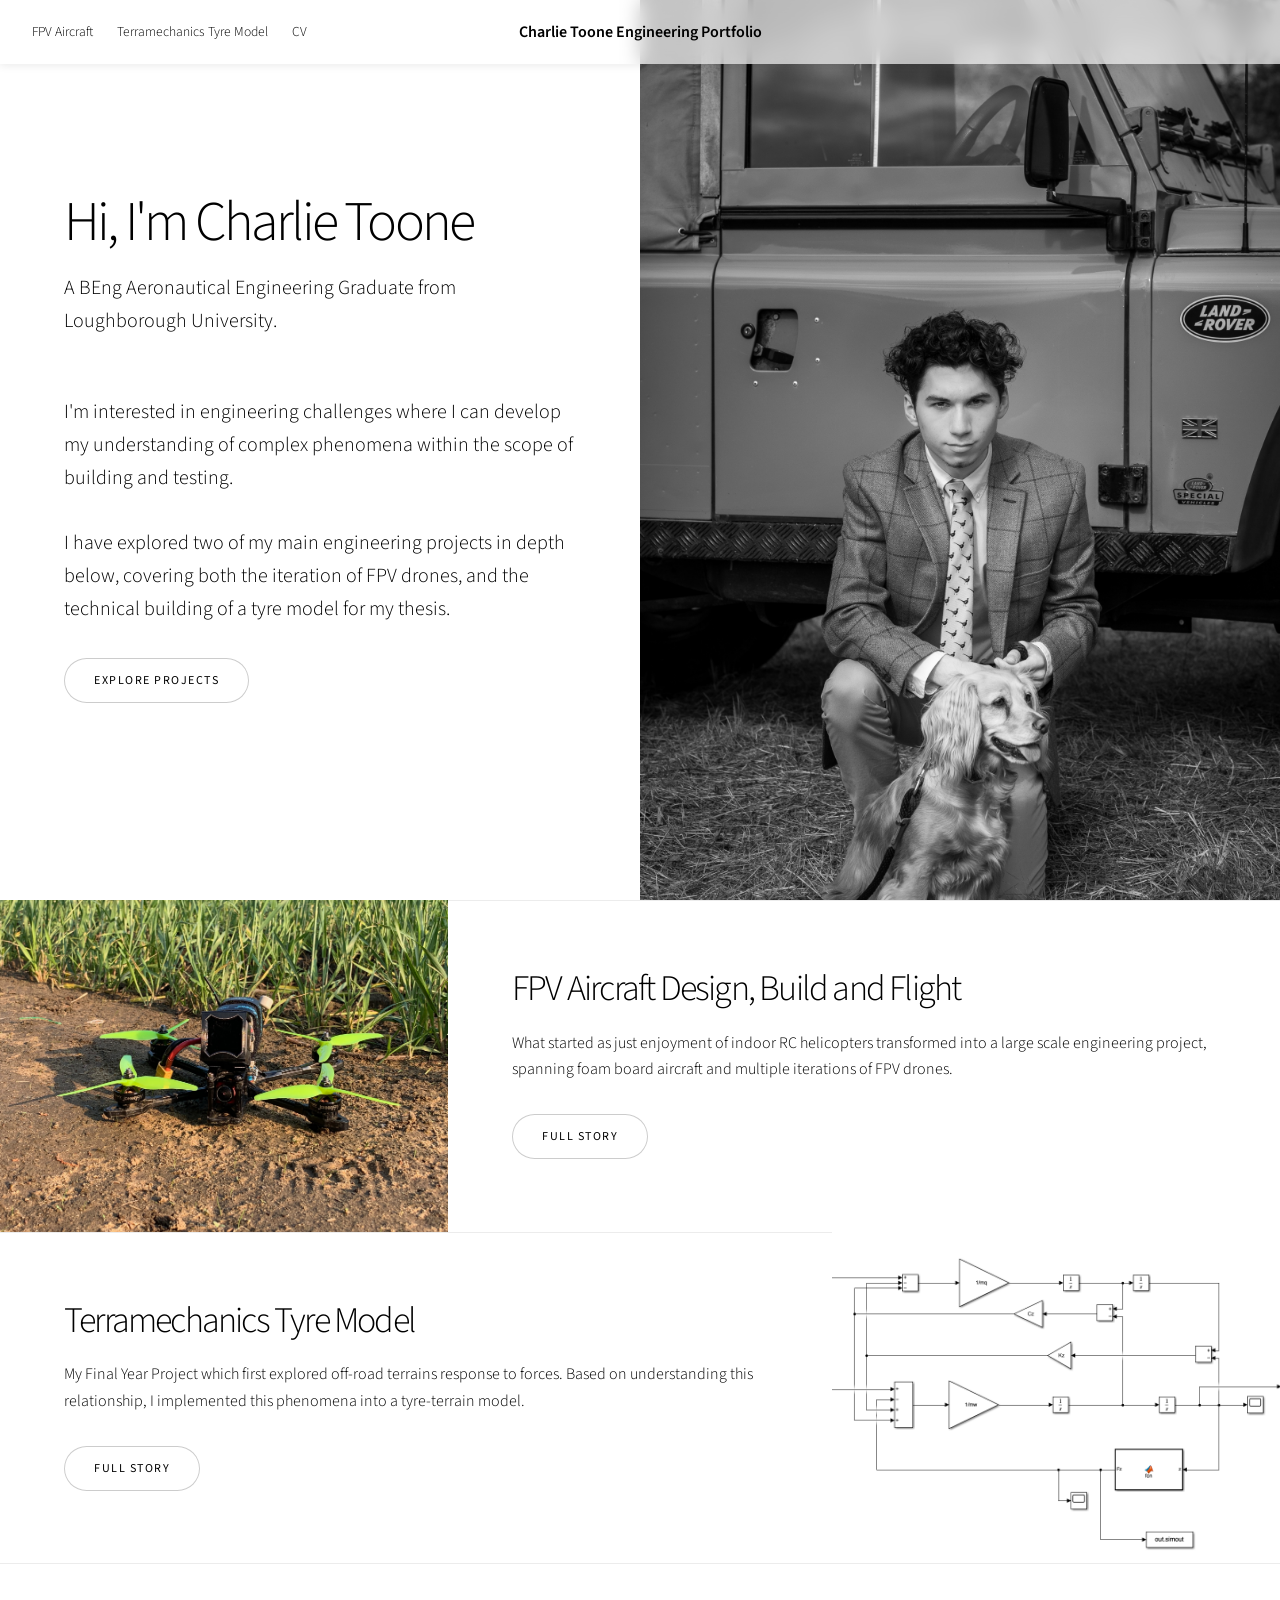
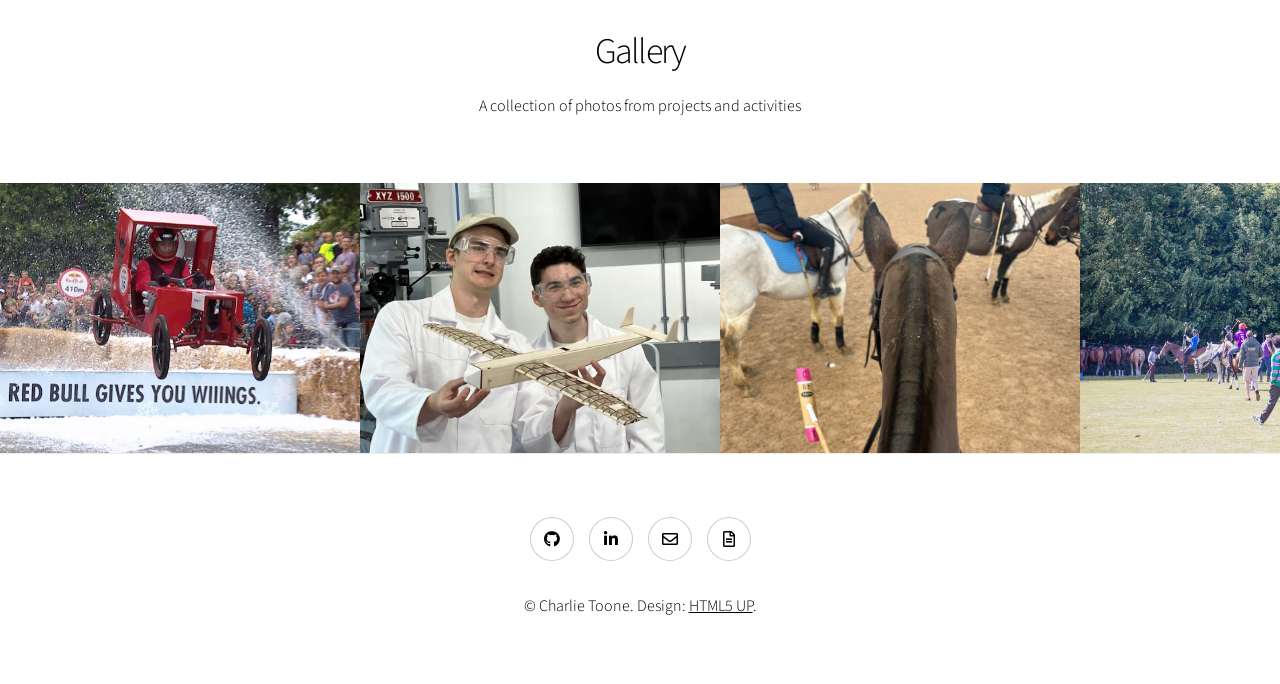
==== commit 95e2be43: "Adding of Header" ====
--- a/index.html
+++ b/index.html
@@ -14,6 +14,19 @@
 	</head>
 	<body class="is-preload">
 
+		<!-- Site Header -->
+		<header class="site-header">
+			<nav class="site-nav">
+				<div class="site-nav-links">
+					<a href="fpv-aircraft.html">FPV Aircraft</a>
+					<a href="terramechanics-tyre-model.html">Terramechanics Tyre Model</a>
+					<a href="" target="_blank">CV</a>
+				</div>
+
+				<a href="index.html" class="site-title">Charlie Toone Engineering Portfolio</a>
+			</nav>
+		</header>
+
 		<!-- Wrapper -->
 			<div id="wrapper" class="divided">
 
@@ -23,7 +36,7 @@
 							<h1>Hi, I'm Charlie Toone</h1>
 							<p class="major">A BEng Aeronautical Engineering Graduate from Loughborough University. </p> 
 							<br>
-							<p class="major">I'm interested in engineering challenges where I can develop my understanding of complex phenomena whithin the scope of building and testing.</p>
+							<p class="major">I'm interested in engineering challenges where I can develop my understanding of complex phenomena within the scope of building and testing.</p>
 							<p class="major">I have explored two of my main engineering projects in depth below, covering both the iteration of FPV drones, and the technical building of a tyre model for my thesis. </p> 
 							<ul class="actions stacked">
 								<li><a href="#first" class="button big wide smooth-scroll">Explore Projects</a></li>
@@ -89,7 +102,7 @@
 									</a>
 									<div class="caption">
 										<h3>Balsa Plane Build</h3>
-										<p>A photo of me and Will during the Build of the fly-by-wire balsa Plane</p>
+										<p>A photo from the build of the fly-by-wire balsa Plane</p>
 										<ul class="actions fixed">
 											<li><span class="button small">Details</span></li>
 										</ul>
@@ -226,7 +239,7 @@
 								<li><a href="https://github.com/Charlietoone" class="icon brands style2 fa-github"><span class="label">GitHub</span></a></li>
 								<li><a href="http://www.linkedin.com/in/charlietoone" class="icon brands style2 fa-linkedin-in"><span class="label">LinkedIn</span></a></li>
 								<li><a href="mailto:career@charlietoone.com" class="icon style2 fa-envelope"><span class="label">Email</span></a></li>
-								<li><a href="documents/CV_Charlie_Toone.pdf" target="_blank" class="icon style2 fa-file-alt"><span class="label">CV</span></a></li>
+								<li><a href="" target="_blank" class="icon style2 fa-file-alt"><span class="label">CV</span></a></li>
 							</ul>
 							<p>&copy; Charlie Toone. Design: <a href="https://html5up.net">HTML5 UP</a>.</p>
 						</div>
@@ -242,5 +255,7 @@
 			<script src="assets/js/util.js"></script>
 			<script src="assets/js/main.js"></script>
 
+			
+
 	</body>
 </html>
--- a/assets/css/main.css
+++ b/assets/css/main.css
@@ -4281,6 +4281,29 @@
 			margin-bottom: 2rem;
 			z-index: 1;
 		}
+
+.banner.style5 .content {
+    position: absolute;
+    top: 7rem;
+    left: 0;
+    width: 100%;
+    max-width: none;
+    margin: 0;
+    padding: 0 7rem;
+    z-index: 1;
+    text-align: left;
+}
+
+
+	.banner.style5 .content h1 {
+    display: inline-block;
+    padding: 0.25em 0.5em;
+    background: rgba(255, 255, 255, 0.1);
+    backdrop-filter: blur(14px);
+    -webkit-backdrop-filter: blur(14px);
+    border-radius: 0.15em;
+}
+
 
 		.banner.style5 .image {
 			-moz-flex-grow: 0;
@@ -8685,3 +8708,79 @@
     object-fit: cover;
 }
 
+
+
+/* Site Header */
+
+.site-header {
+    position: fixed;
+    top: 0;
+    left: 0;
+    width: 100%;
+    z-index: 10000;
+    background: rgba(255, 255, 255, 0.65);
+	backdrop-filter: blur(10px);
+	-webkit-backdrop-filter: blur(10px);
+    box-shadow: 0 0.1rem 0.5rem rgba(0, 0, 0, 0.08);
+}
+
+.site-nav {
+    position: relative;
+    display: flex;
+    align-items: center;
+    justify-content: center;
+    min-height: 4rem;
+    padding: 0 2rem;
+}
+
+.site-nav-links {
+    position: absolute;
+    left: 2rem;
+    display: flex;
+    align-items: center;
+    gap: 1.5rem;
+}
+
+.site-nav-links a,
+.site-title {
+    color: #000;
+    text-decoration: none;
+}
+
+.site-nav-links a {
+    font-size: 0.85rem;
+}
+
+.site-nav-links a:hover,
+.site-title:hover {
+    opacity: 0.6;
+}
+
+.site-title {
+    font-size: 1rem;
+    font-weight: 600;
+}
+
+/* Mobile */
+
+@media screen and (max-width: 736px) {
+
+    .site-nav {
+        min-height: 3.5rem;
+        padding: 0 1rem;
+    }
+
+    .site-nav-links {
+        left: 1rem;
+        gap: 0.75rem;
+    }
+
+    .site-nav-links a {
+        font-size: 0.7rem;
+    }
+
+    .site-title {
+        font-size: 0.85rem;
+    }
+
+}
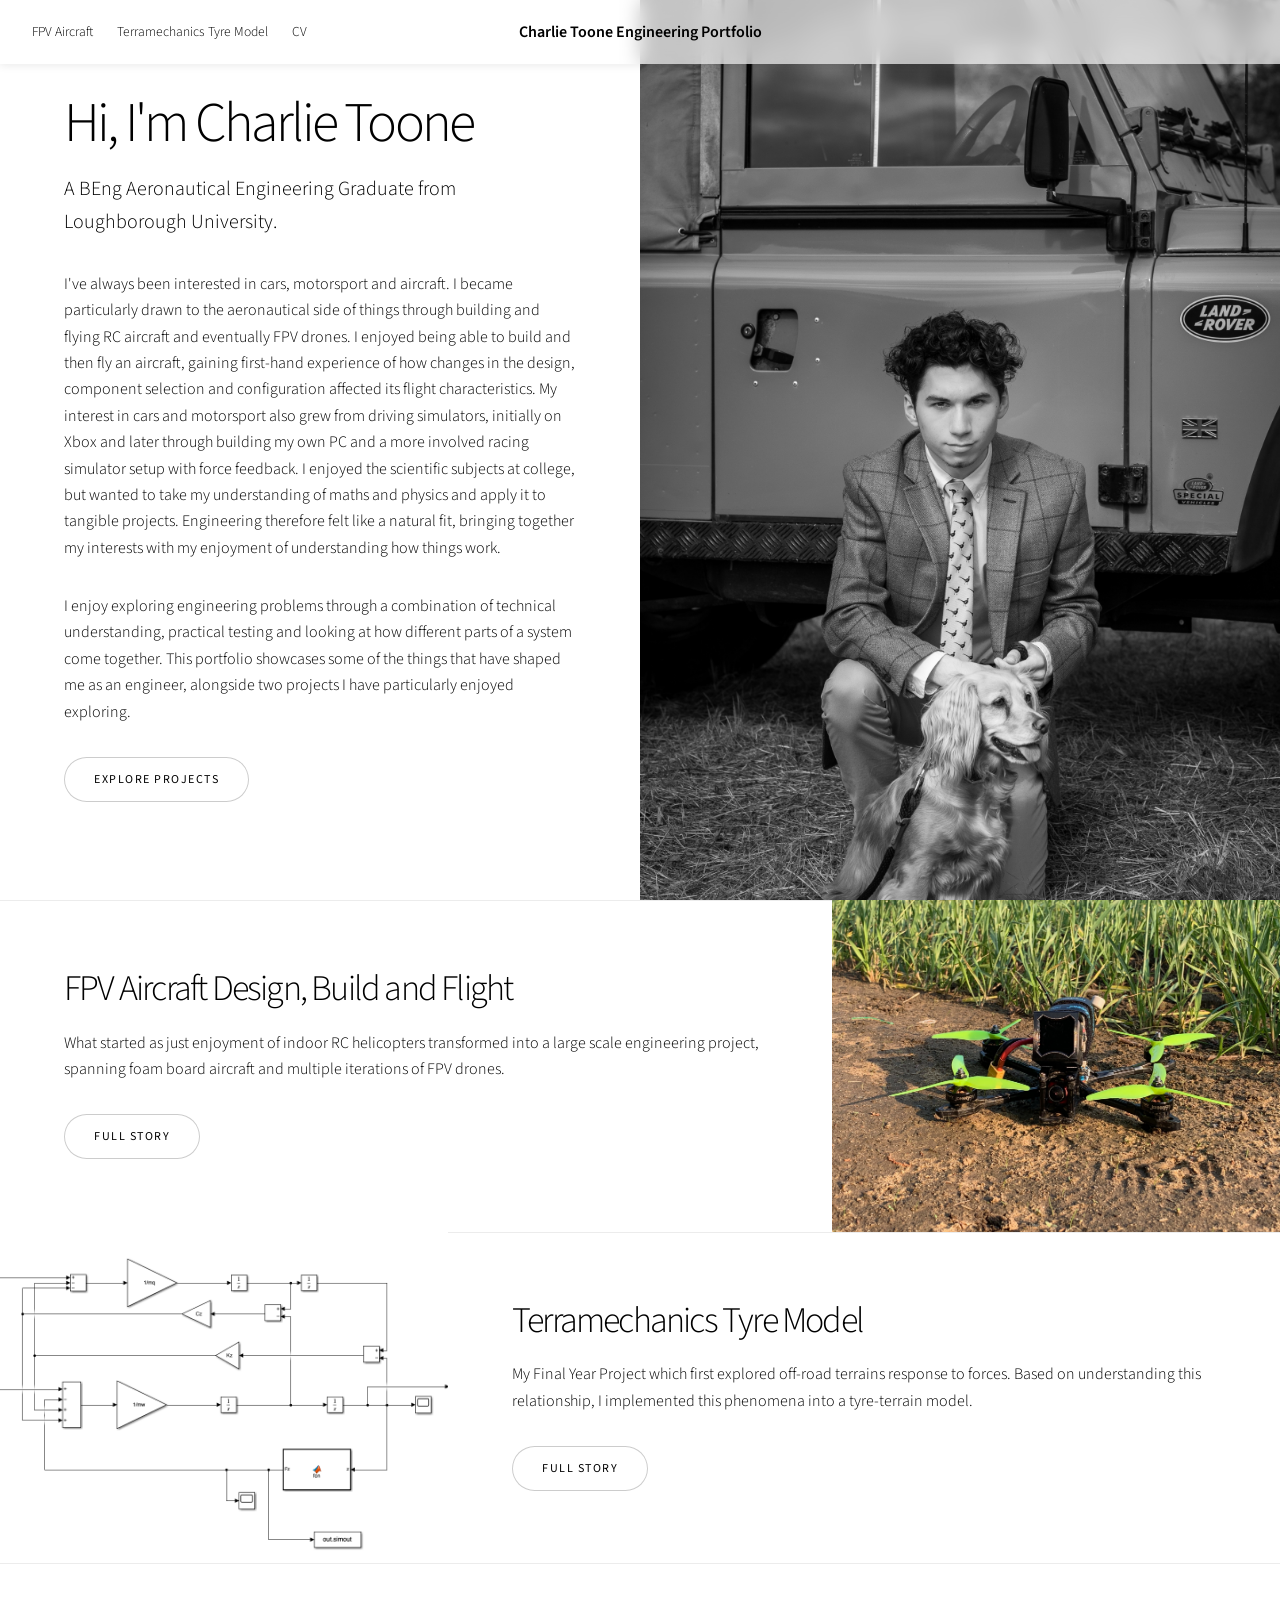
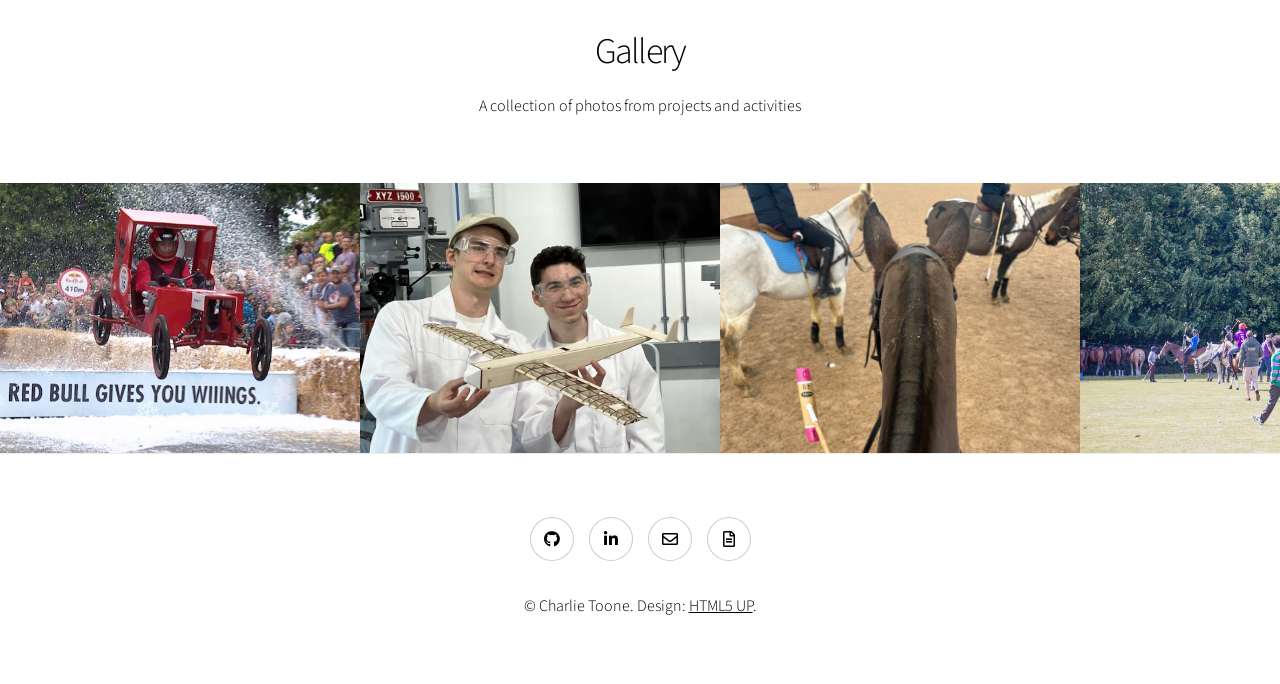
==== commit 997bcca4: "Finalised project descriptions Finalised project descriptions" ====
--- a/index.html
+++ b/index.html
@@ -20,7 +20,7 @@
 				<div class="site-nav-links">
 					<a href="fpv-aircraft.html">FPV Aircraft</a>
 					<a href="terramechanics-tyre-model.html">Terramechanics Tyre Model</a>
-					<a href="" target="_blank">CV</a>
+					<a href="documents/Charlie Toone CV.pdf" target="_blank">CV</a>
 				</div>
 
 				<a href="index.html" class="site-title">Charlie Toone Engineering Portfolio</a>
@@ -34,10 +34,14 @@
 					<section class="banner style1 orient-left content-align-left image-position-right fullscreen onload-image-fade-in onload-content-fade-right">
 						<div class="content">
 							<h1>Hi, I'm Charlie Toone</h1>
-							<p class="major">A BEng Aeronautical Engineering Graduate from Loughborough University. </p> 
-							<br>
-							<p class="major">I'm interested in engineering challenges where I can develop my understanding of complex phenomena within the scope of building and testing.</p>
-							<p class="major">I have explored two of my main engineering projects in depth below, covering both the iteration of FPV drones, and the technical building of a tyre model for my thesis. </p> 
+							<p class="major">A BEng Aeronautical Engineering Graduate from Loughborough University. </p>
+							<p>I've always been interested in cars, motorsport and aircraft. I became particularly drawn to the aeronautical side of things through building and flying RC aircraft and eventually FPV drones. I enjoyed being able to build and then fly an aircraft, gaining first-hand experience of how changes in the design, component selection and configuration affected its flight characteristics. My interest in cars and motorsport also grew from driving simulators, initially on Xbox and later through building my own PC and a more involved racing simulator setup with force feedback. I enjoyed the scientific subjects at college, but wanted to take my understanding of maths and physics and apply it to tangible projects. Engineering therefore felt like a natural fit, bringing together my interests with my enjoyment of understanding how things work.
+							</p>
+							<p>I enjoy exploring engineering problems through a combination of technical understanding, practical testing and looking at how different parts of a system come together. This portfolio showcases some of the things that have shaped me as an engineer, alongside two projects I have particularly enjoyed exploring.
+
+							</p>
+							
+							
 							<ul class="actions stacked">
 								<li><a href="#first" class="button big wide smooth-scroll">Explore Projects</a></li>
 							</ul>
@@ -47,8 +51,19 @@
 						</div>
 					</section>
 
+					
+
+
+						
+				
+
+
+
+
+
+
 				<!-- Two -->
-					<section class="spotlight style1 orient-right content-align-left image-position-center onscroll-image-fade-in" id="first">
+					<section class="spotlight style1 orient-left content-align-left image-position-center onscroll-image-fade-in" id="first">
 						<div class="content">
 							<h2>FPV Aircraft Design, Build and Flight</h2>
 							<p>What started as just enjoyment of indoor RC helicopters transformed into a large scale engineering project, spanning foam board aircraft and multiple iterations of FPV drones.</p>
@@ -62,7 +77,7 @@
 					</section>
 
 				<!-- Three -->
-					<section class="spotlight style1 orient-left content-align-left image-position-center onscroll-image-fade-in">
+					<section class="spotlight style1 orient-right content-align-left image-position-center onscroll-image-fade-in">
 						<div class="content">
 							<h2>Terramechanics Tyre Model</h2>
 							<p>My Final Year Project which first explored off-road terrains response to forces. Based on understanding this relationship, I implemented this phenomena into a tyre-terrain model. </p>
@@ -126,7 +141,7 @@
 									</a>
 									<div class="caption">
 										<h3>Polo Lesson</h3>
-										<p>Lorem ipsum dolor amet, consectetur magna etiam elit. Etiam sed ultrices.</p>
+										<p>Picture from polo match on grass pitch</p>
 										<ul class="actions fixed">
 											<li><span class="button small">Details</span></li>
 										</ul>
@@ -144,90 +159,8 @@
 										</ul>
 									</div>
 								</article>
-								<article>
-									<a href="images/gallery/fulls/06.jpg" class="image">
-										<img src="images/gallery/thumbs/06.jpg" alt="" />
-									</a>
-									<div class="caption">
-										<h3>Sed Tempus</h3>
-										<p>Lorem ipsum dolor amet, consectetur magna etiam elit. Etiam sed ultrices.</p>
-										<ul class="actions fixed">
-											<li><span class="button small">Details</span></li>
-										</ul>
-									</div>
-								</article>
-								<article>
-									<a href="images/gallery/fulls/07.jpg" class="image">
-										<img src="images/gallery/thumbs/07.jpg" alt="" />
-									</a>
-									<div class="caption">
-										<h3>Ipsum Lorem</h3>
-										<p>Lorem ipsum dolor amet, consectetur magna etiam elit. Etiam sed ultrices.</p>
-										<ul class="actions fixed">
-											<li><span class="button small">Details</span></li>
-										</ul>
-									</div>
-								</article>
-								<article>
-									<a href="images/gallery/fulls/08.jpg" class="image">
-										<img src="images/gallery/thumbs/08.jpg" alt="" />
-									</a>
-									<div class="caption">
-										<h3>Magna Risus</h3>
-										<p>Lorem ipsum dolor amet, consectetur magna etiam elit. Etiam sed ultrices.</p>
-										<ul class="actions fixed">
-											<li><span class="button small">Details</span></li>
-										</ul>
-									</div>
-								</article>
-								<article>
-									<a href="images/gallery/fulls/09.jpg" class="image">
-										<img src="images/gallery/thumbs/09.jpg" alt="" />
-									</a>
-									<div class="caption">
-										<h3>Tempus Dolor</h3>
-										<p>Lorem ipsum dolor amet, consectetur magna etiam elit. Etiam sed ultrices.</p>
-										<ul class="actions fixed">
-											<li><span class="button small">Details</span></li>
-										</ul>
-									</div>
-								</article>
-								<article>
-									<a href="images/gallery/fulls/10.jpg" class="image">
-										<img src="images/gallery/thumbs/10.jpg" alt="" />
-									</a>
-									<div class="caption">
-										<h3>Sed Etiam</h3>
-										<p>Lorem ipsum dolor amet, consectetur magna etiam elit. Etiam sed ultrices.</p>
-										<ul class="actions fixed">
-											<li><span class="button small">Details</span></li>
-										</ul>
-									</div>
-								</article>
-								<article>
-									<a href="images/gallery/fulls/11.jpg" class="image">
-										<img src="images/gallery/thumbs/11.jpg" alt="" />
-									</a>
-									<div class="caption">
-										<h3>Magna Lorem</h3>
-										<p>Lorem ipsum dolor amet, consectetur magna etiam elit. Etiam sed ultrices.</p>
-										<ul class="actions fixed">
-											<li><span class="button small">Details</span></li>
-										</ul>
-									</div>
-								</article>
-								<article>
-									<a href="images/gallery/fulls/12.jpg" class="image">
-										<img src="images/gallery/thumbs/12.jpg" alt="" />
-									</a>
-									<div class="caption">
-										<h3>Ipsum Dolor</h3>
-										<p>Lorem ipsum dolor amet, consectetur magna etiam elit. Etiam sed ultrices.</p>
-										<ul class="actions fixed">
-											<li><span class="button small">Details</span></li>
-										</ul>
-									</div>
-								</article>
+								
+								
 							</div>
 
 					</section>
--- a/assets/css/main.css
+++ b/assets/css/main.css
@@ -4301,7 +4301,7 @@
     background: rgba(255, 255, 255, 0.1);
     backdrop-filter: blur(14px);
     -webkit-backdrop-filter: blur(14px);
-    border-radius: 0.15em;
+    border-radius: 0em;
 }
 
 
@@ -8664,30 +8664,20 @@
 
 
 /* Terramechanics Image Row */
-
 .terramechanics-image-row {
     display: flex;
     gap: 1rem;
     width: 100%;
     margin: 2rem 0;
-    align-items: flex-start;
+    align-items: center;
 }
 
 .terramechanics-image-row img {
-    width: calc((100% - 2rem) / 3);
-    height: auto;
+    height: 14rem;
+    width: auto;
     display: block;
 }
 
-@media screen and (max-width: 736px) {
-    .terramechanics-image-row {
-        flex-wrap: wrap;
-    }
-
-    .terramechanics-image-row img {
-        width: calc((100% - 1rem) / 2);
-    }
-}
 
 
 
